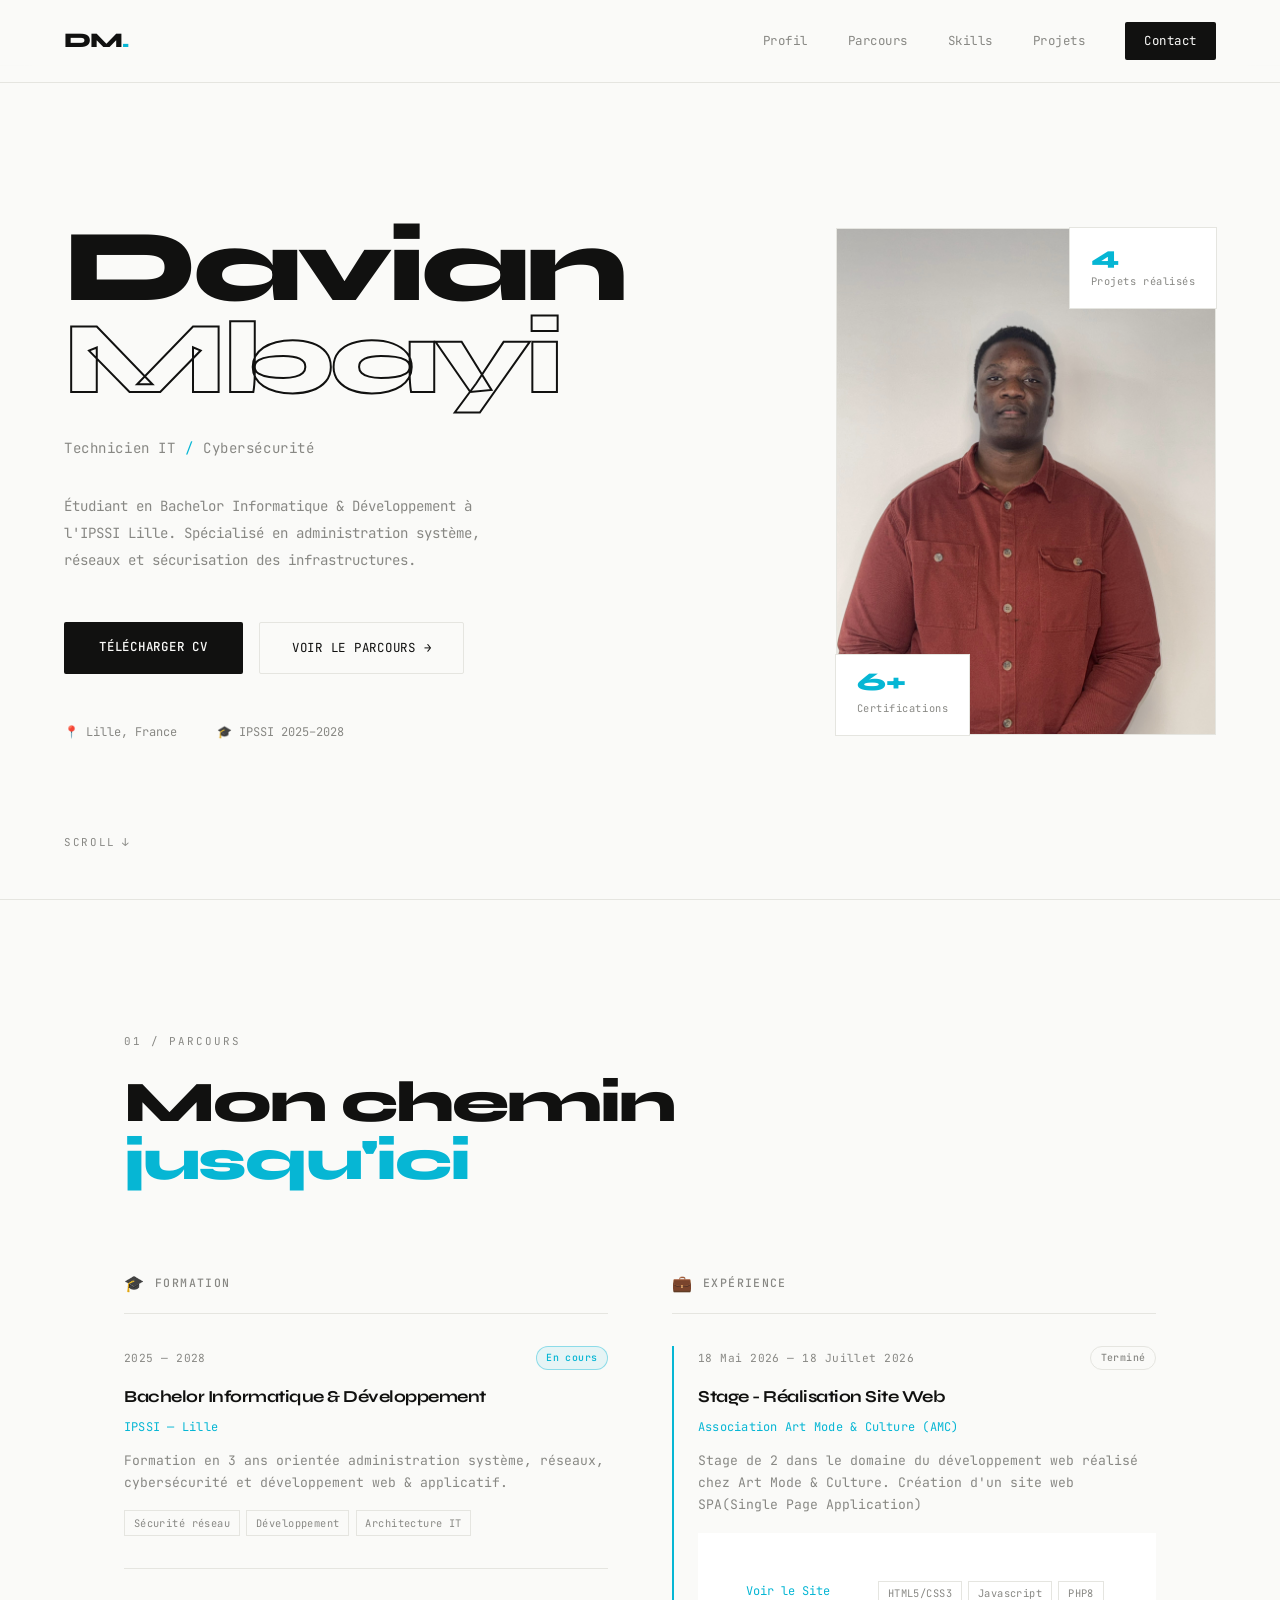
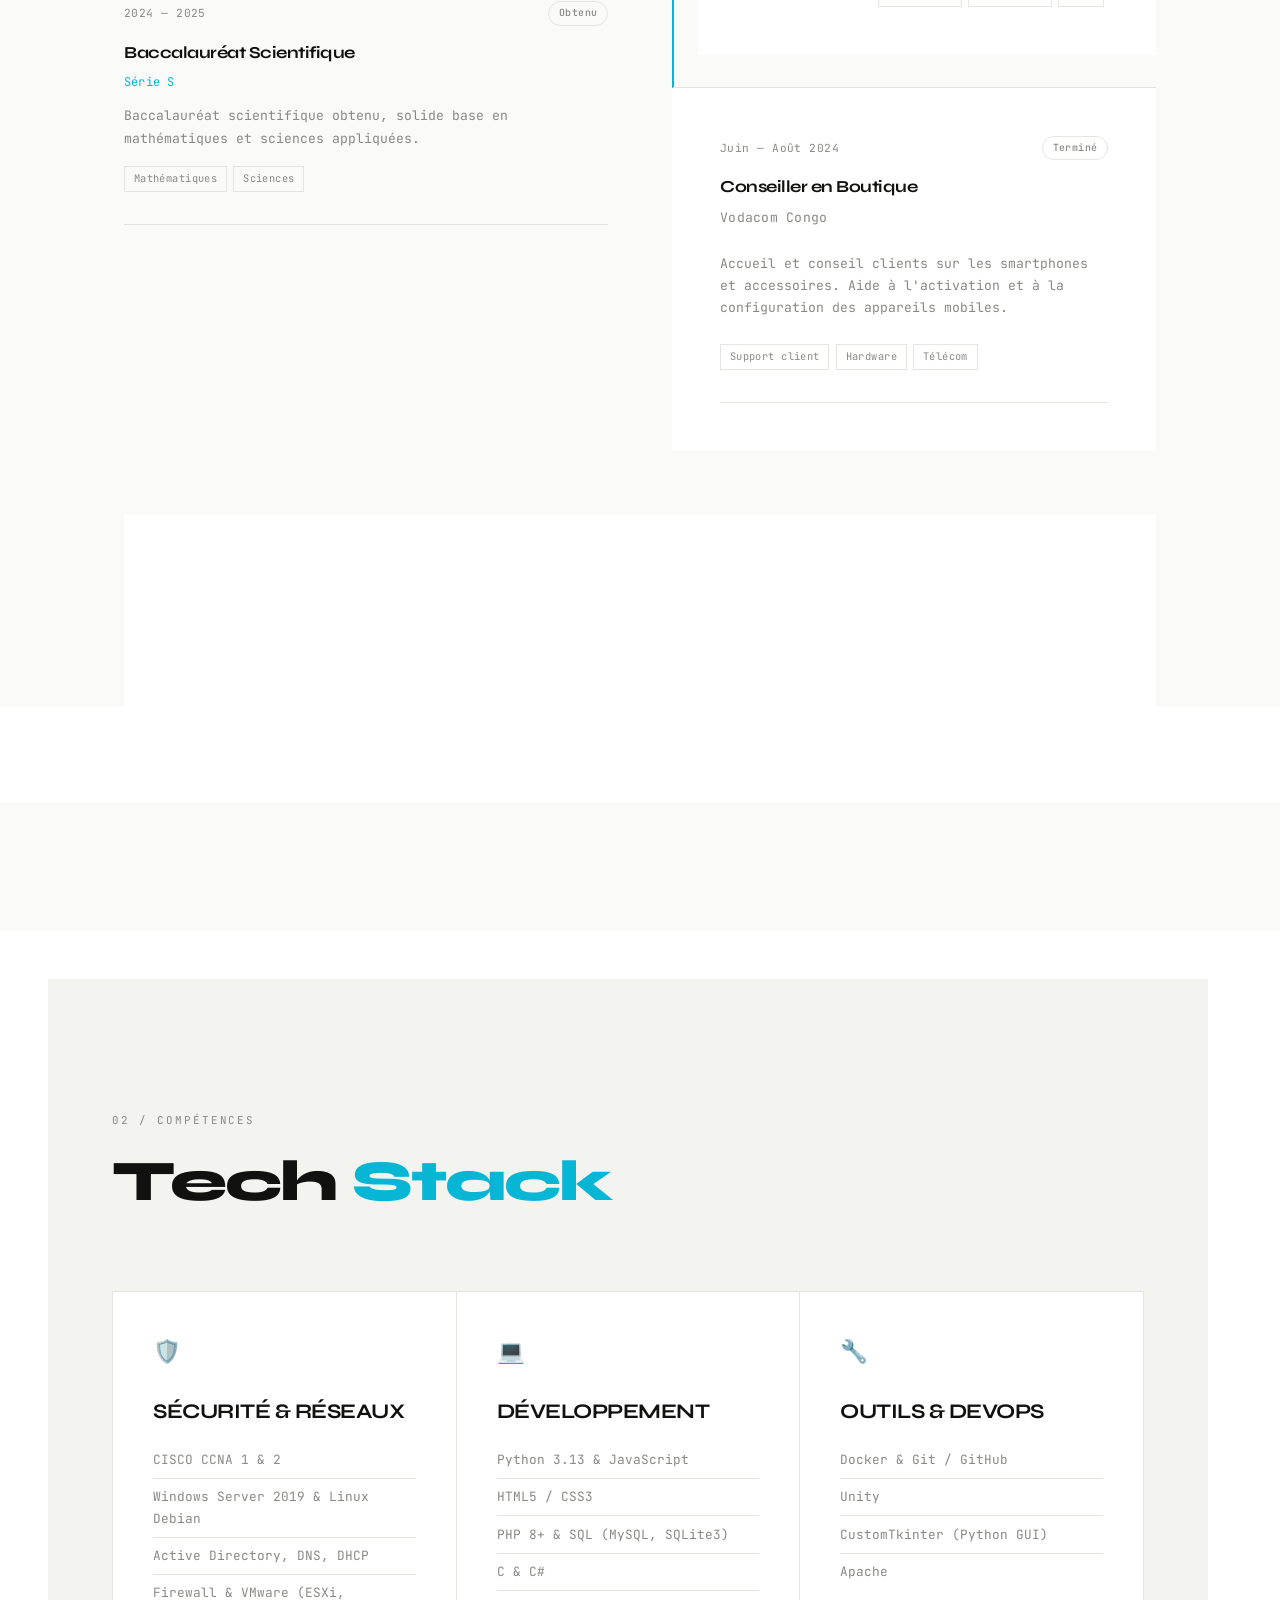
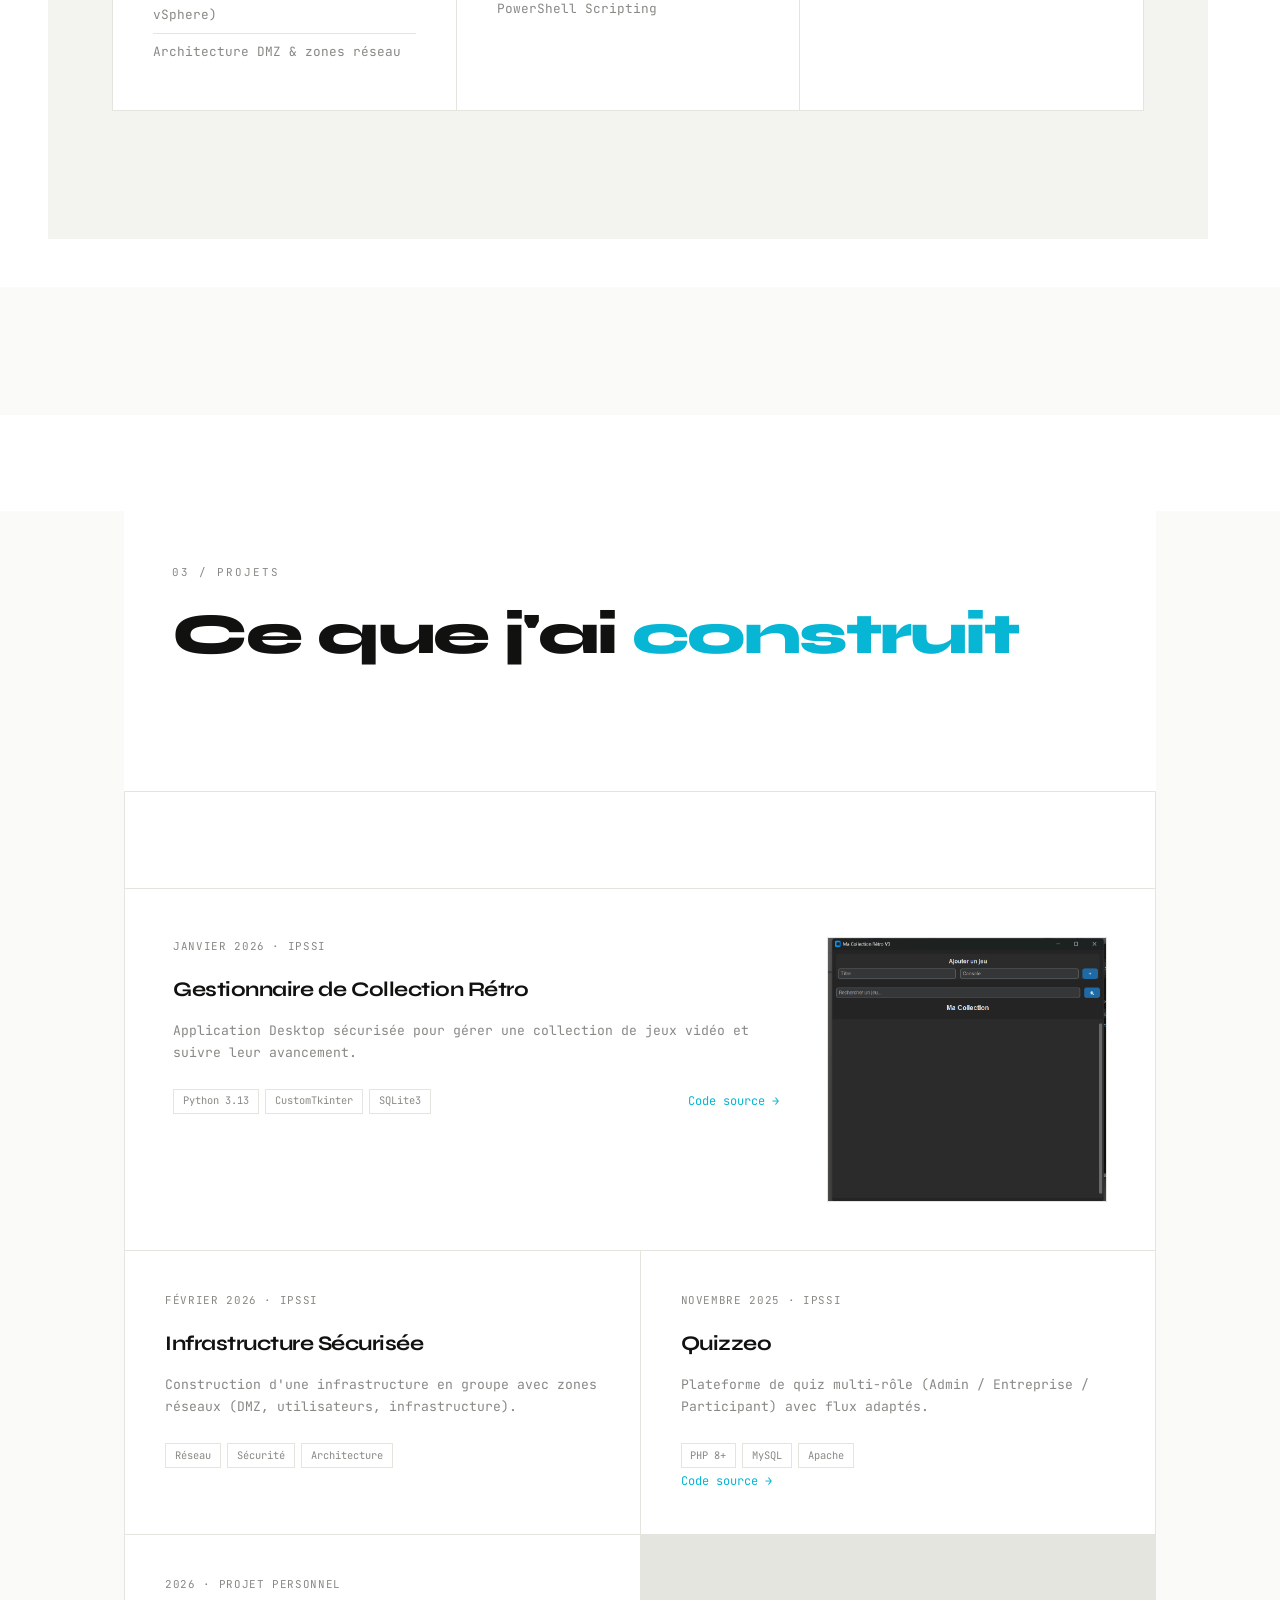
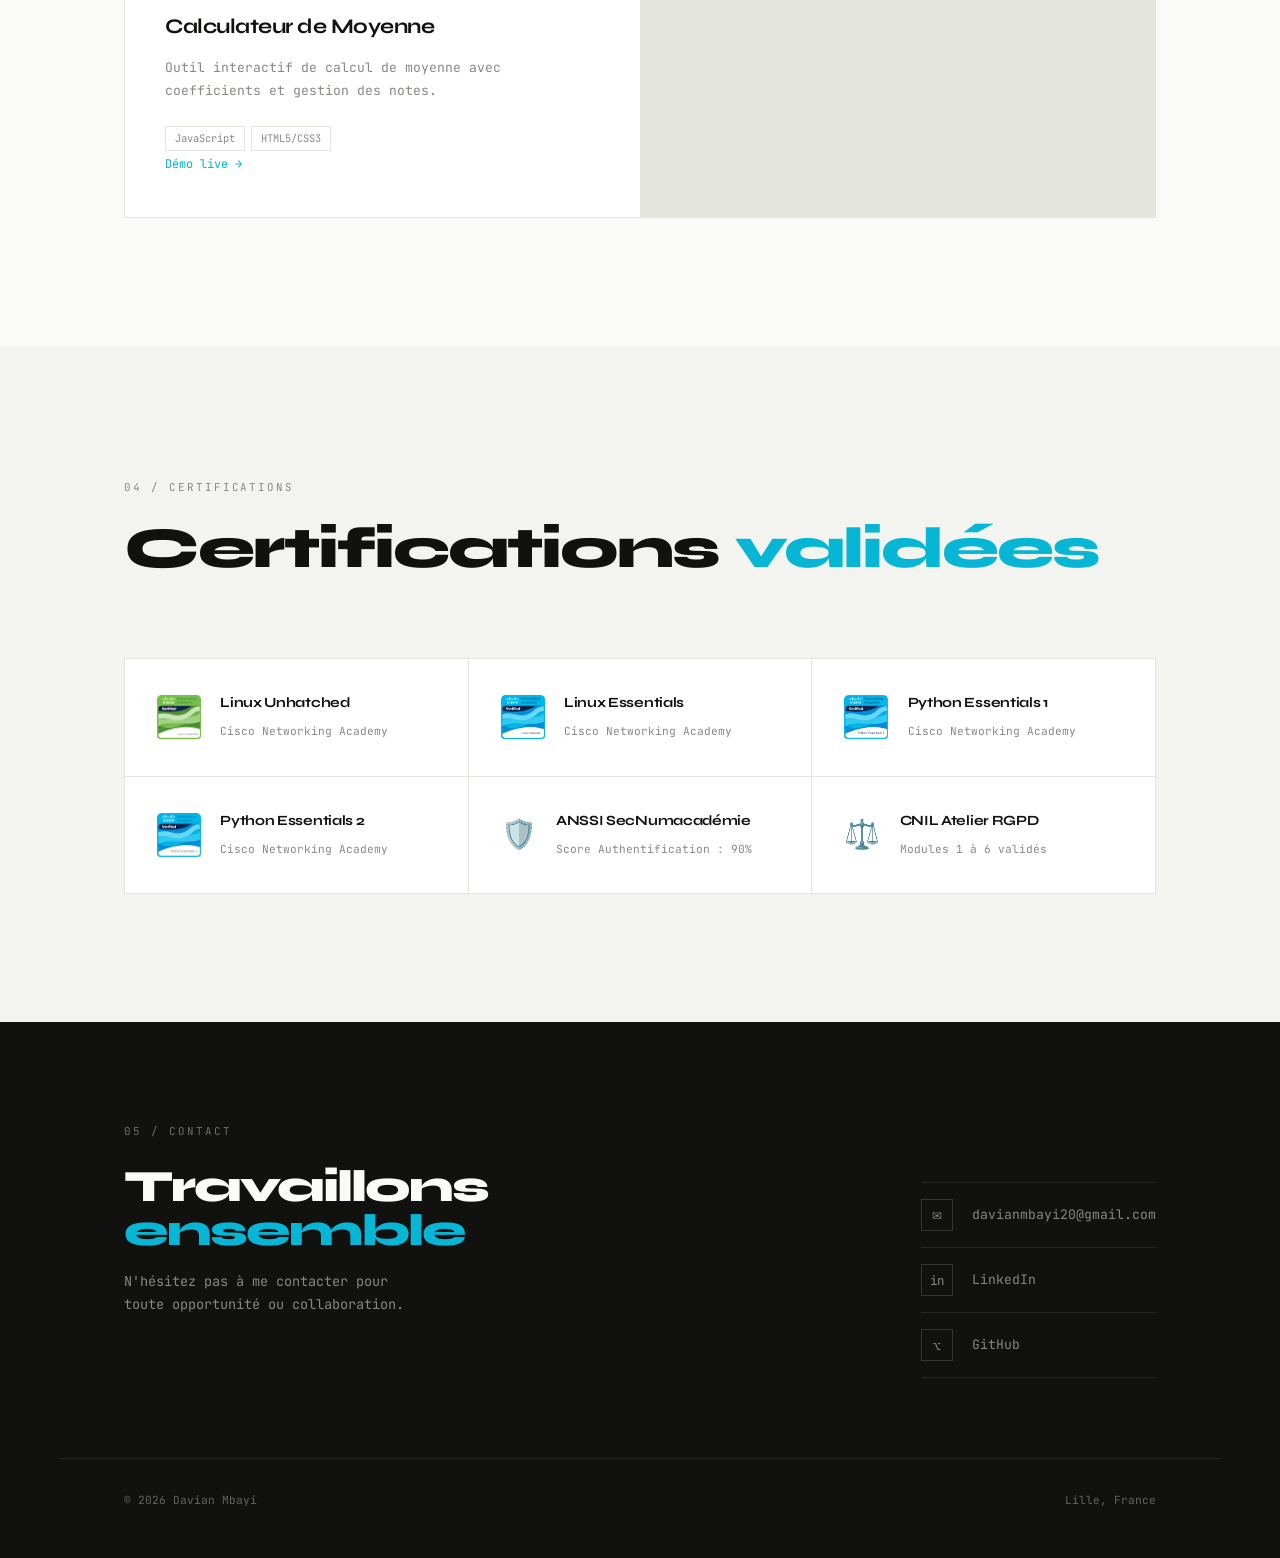
==== index.html @ 32557325 "Update hero section and add project link" ====
<!doctype html>
<html lang="fr">
<head>
  <meta charset="utf-8" />
  <meta name="viewport" content="width=device-width, initial-scale=1" />
  <title>Davian Mbayi — IT & Cybersécurité</title>
  <link rel="preconnect" href="https://fonts.googleapis.com">
  <link href="https://fonts.googleapis.com/css2?family=Syne:wght@400;600;700;800&family=JetBrains+Mono:wght@300;400;500&display=swap" rel="stylesheet">
  <link rel="stylesheet" href="style.css">
</head>
<body>

  <div class="noise"></div>

  <!-- NAV -->
  <nav class="nav">
    <span class="nav-logo">DM<span class="dot">.</span></span>
    <div class="nav-links">
      <a href="#about">Profil</a>
      <a href="#parcours">Parcours</a>
      <a href="#skills">Skills</a>
      <a href="#projets">Projets</a>
      <a href="#contact" class="nav-cta">Contact</a>
    </div>
    <button class="nav-burger" aria-label="Menu">
      <span></span><span></span>
    </button>
  </nav>

  <div class="nav-mobile">
    <a href="#about">Profil</a>
    <a href="#parcours">Parcours</a>
    <a href="#skills">Skills</a>
    <a href="#projets">Projets</a>
    <a href="#contact">Contact</a>
  </div>

  <!-- HERO -->
  <section class="hero" id="about">
    <div class="hero-grid">
      <div class="hero-left">
        <h1>Davian<br><span class="outline">Mbayi</span></h1>
        <p class="hero-role">Technicien IT<span class="sep">/</span>Cybersécurité</p>
        <p class="hero-desc">Étudiant en Bachelor Informatique & Développement à l'IPSSI Lille. Spécialisé en administration système, réseaux et sécurisation des infrastructures.</p>
        <div class="hero-actions">
          <a href="Mon CV/CV-Davian-Mbayi (1).pdf" class="btn">Télécharger CV</a>
          <a href="#parcours" class="btn-ghost">Voir le parcours →</a>
        </div>
        <div class="hero-meta">
          <span>📍 Lille, France</span>
          <span>🎓 IPSSI 2025–2028</span>
        </div>
      </div>
      <div class="hero-right">
        <div class="photo-wrap">
          <img src="image/tmp_2f2586fd-d0c3-43d9-8a4e-7d908abcc074.jpeg" alt="Davian Mbayi">
          <div class="photo-glow"></div>
        </div>
        <div class="stat-card stat-1">
          <span class="stat-num">6+</span>
          <span class="stat-label">Certifications</span>
        </div>
        <div class="stat-card stat-2">
          <span class="stat-num">4</span>
          <span class="stat-label">Projets réalisés</span>
        </div>
      </div>
    </div>
    <div class="scroll-hint">scroll <span>↓</span></div>
  </section>

  <!-- PARCOURS -->
  <section class="section" id="parcours">
    <div class="container">
      <div class="section-header">
        <span class="tag">01 / PARCOURS</span>
        <h2>Mon chemin<br><span class="accent">jusqu'ici</span></h2>
      </div>

      <div class="parcours-grid">

        <!-- FORMATION -->
        <div class="parcours-col">
          <h3 class="parcours-col-title"><span class="icon-wrap">🎓</span> Formation</h3>

          <div class="parcours-card">
            <div class="parcours-card-head">
              <span class="parcours-date">2025 — 2028</span>
              <span class="parcours-badge current">En cours</span>
            </div>
            <h4>Bachelor Informatique & Développement</h4>
            <p class="parcours-place">IPSSI — Lille</p>
            <p class="parcours-desc">Formation en 3 ans orientée administration système, réseaux, cybersécurité et développement web & applicatif.</p>
            <ul class="parcours-tags">
              <li>Sécurité réseau</li><li>Développement</li><li>Architecture IT</li>
            </ul>
          </div>

          <div class="parcours-card">
            <div class="parcours-card-head">
              <span class="parcours-date">2024 — 2025</span>
              <span class="parcours-badge done">Obtenu</span>
            </div>
            <h4>Baccalauréat Scientifique</h4>
            <p class="parcours-place">Série S</p>
            <p class="parcours-desc">Baccalauréat scientifique obtenu, solide base en mathématiques et sciences appliquées.</p>
            <ul class="parcours-tags">
              <li>Mathématiques</li><li>Sciences</li>
            </ul>
          </div>
        </div>

        <!-- EXPÉRIENCE -->
        <div class="parcours-col">
          <h3 class="parcours-col-title"><span class="icon-wrap">💼</span> Expérience</h3>

          <div class="parcours-card highlight">
            <div class="parcours-card-head">
              <span class="parcours-date">18 Mai 2026 — 18 Juillet 2026</span>
              <span class="parcours-badge done">Terminé</span>
            </div>
            <h4>Stage - Réalisation Site Web</h4>
            <p class="parcours-place">Association Art Mode & Culture (AMC)</p>
            <p class="parcours-desc">Stage de 2 dans le domaine du développement web réalisé chez Art Mode & Culture. Création d'un site web SPA(Single Page Application)</p>
            <a class="project-card big" href="https://www.artmodeetculture.com/" target="_blank">
            <span class="project-link">Voir le Site</span>
            <ul class="parcours-tags">
              <li>HTML5/CSS3</li><li>Javascript</li><li>PHP8</li>
            </ul>
          </div>

          <div class="parcours-card">
            <div class="parcours-card-head">
              <span class="parcours-date">Juin — Août 2024</span>
              <span class="parcours-badge done">Terminé</span>
            </div>
            <h4>Conseiller en Boutique</h4>
            <p class="parcours-place">Vodacom Congo</p>
            <p class="parcours-desc">Accueil et conseil clients sur les smartphones et accessoires. Aide à l'activation et à la configuration des appareils mobiles.</p>
            <ul class="parcours-tags">
              <li>Support client</li><li>Hardware</li><li>Télécom</li>
            </ul>
          </div>
        </div>

      </div>
    </div>
  </section>

  <!-- SKILLS -->
  <section class="section section-alt" id="skills">
    <div class="container">
      <div class="section-header">
        <span class="tag">02 / COMPÉTENCES</span>
        <h2>Tech <span class="accent">Stack</span></h2>
      </div>
      <div class="skills-grid">
        <div class="skill-block">
          <div class="skill-block-icon">🛡️</div>
          <h3>Sécurité & Réseaux</h3>
          <ul>
            <li>CISCO CCNA 1 & 2</li>
            <li>Windows Server 2019 & Linux Debian</li>
            <li>Active Directory, DNS, DHCP</li>
            <li>Firewall & VMware (ESXi, vSphere)</li>
            <li>Architecture DMZ & zones réseau</li>
          </ul>
        </div>
        <div class="skill-block">
          <div class="skill-block-icon">💻</div>
          <h3>Développement</h3>
          <ul>
            <li>Python 3.13 & JavaScript</li>
            <li>HTML5 / CSS3</li>
            <li>PHP 8+ & SQL (MySQL, SQLite3)</li>
            <li>C & C#</li>
            <li>PowerShell Scripting</li>
          </ul>
        </div>
        <div class="skill-block">
          <div class="skill-block-icon">🔧</div>
          <h3>Outils & DevOps</h3>
          <ul>
            <li>Docker & Git / GitHub</li>
            <li>Unity</li>
            <li>CustomTkinter (Python GUI)</li>
            <li>Apache</li>
          </ul>
        </div>
      </div>
    </div>
  </section>

  <!-- PROJETS -->
  <section class="section" id="projets">
    <div class="container">
      <div class="section-header">
        <span class="tag">03 / PROJETS</span>
        <h2>Ce que j'ai <span class="accent">construit</span></h2>
      </div>
      <div class="projects-grid">

        <a class="project-card big" href="https://github.com/Davian-Mbayi/Gestionnaire-Collection.git" target="_blank">
          <div class="project-card-inner">
            <span class="project-date">Janvier 2026 · IPSSI</span>
            <h3>Gestionnaire de Collection Rétro</h3>
            <p>Application Desktop sécurisée pour gérer une collection de jeux vidéo et suivre leur avancement.</p>
            <div class="project-footer">
              <ul class="project-tags"><li>Python 3.13</li><li>CustomTkinter</li><li>SQLite3</li></ul>
              <span class="project-link">Code source →</span>
            </div>
          </div>
          <div class="project-img">
            <img src="image/gestionnaire-jeux.png" alt="Gestionnaire de Collection">
          </div>
        </a>

        <div class="project-card">
          <span class="project-date">Février 2026 · IPSSI</span>
          <h3>Infrastructure Sécurisée</h3>
          <p>Construction d'une infrastructure en groupe avec zones réseaux (DMZ, utilisateurs, infrastructure).</p>
          <ul class="project-tags"><li>Réseau</li><li>Sécurité</li><li>Architecture</li></ul>
        </div>

        <a class="project-card" href="https://github.com/ImadAtouani/Quizzeo" target="_blank">
          <span class="project-date">Novembre 2025 · IPSSI</span>
          <h3>Quizzeo</h3>
          <p>Plateforme de quiz multi-rôle (Admin / Entreprise / Participant) avec flux adaptés.</p>
          <ul class="project-tags"><li>PHP 8+</li><li>MySQL</li><li>Apache</li></ul>
          <span class="project-link">Code source →</span>
        </a>

        <a class="project-card" href="Projet/Moyenne.html" target="_blank">
          <span class="project-date">2026 · Projet personnel</span>
          <h3>Calculateur de Moyenne</h3>
          <p>Outil interactif de calcul de moyenne avec coefficients et gestion des notes.</p>
          <ul class="project-tags"><li>JavaScript</li><li>HTML5/CSS3</li></ul>
          <span class="project-link">Démo live →</span>
        </a>

      </div>
    </div>
  </section>

  <!-- CERTIFICATIONS -->
  <section class="section section-alt" id="certifs">
    <div class="container">
      <div class="section-header">
        <span class="tag">04 / CERTIFICATIONS</span>
        <h2>Certifications <span class="accent">validées</span></h2>
      </div>
      <div class="certs-grid">
        <div class="cert-card">
          <img src="certifications/Linux/linux-unhatched.png" alt="Linux Unhatched">
          <div>
            <h4>Linux Unhatched</h4>
            <span>Cisco Networking Academy</span>
          </div>
        </div>
        <div class="cert-card">
          <img src="certifications/Linux/linux-essentials.png" alt="Linux Essentials">
          <div>
            <h4>Linux Essentials</h4>
            <span>Cisco Networking Academy</span>
          </div>
        </div>
        <div class="cert-card">
          <img src="certifications/Linux/python-essentials-1.1.png" alt="Python Essentials 1">
          <div>
            <h4>Python Essentials 1</h4>
            <span>Cisco Networking Academy</span>
          </div>
        </div>
        <div class="cert-card">
          <img src="certifications/Linux/python-essentials-2.png" alt="Python Essentials 2">
          <div>
            <h4>Python Essentials 2</h4>
            <span>Cisco Networking Academy</span>
          </div>
        </div>
        <div class="cert-card cert-text">
          <div class="cert-icon-big">🛡️</div>
          <div>
            <h4>ANSSI SecNumacadémie</h4>
            <span>Score Authentification : 90%</span>
          </div>
        </div>
        <div class="cert-card cert-text">
          <div class="cert-icon-big">⚖️</div>
          <div>
            <h4>CNIL Atelier RGPD</h4>
            <span>Modules 1 à 6 validés</span>
          </div>
        </div>
      </div>
    </div>
  </section>

  <!-- CONTACT -->
  <footer id="contact">
    <div class="container footer-inner">
      <div class="footer-left">
        <span class="tag">05 / CONTACT</span>
        <h2>Travaillons<br><span class="accent">ensemble</span></h2>
        <p>N'hésitez pas à me contacter pour toute opportunité ou collaboration.</p>
      </div>
      <div class="footer-links">
        <a href="mailto:davianmbayi20@gmail.com" class="contact-link">
          <span class="contact-icon">✉</span>
          <span>davianmbayi20@gmail.com</span>
        </a>
        <a href="https://www.linkedin.com/in/davian-mbayi-647b92385/" target="_blank" class="contact-link">
          <span class="contact-icon">in</span>
          <span>LinkedIn</span>
        </a>
        <a href="https://github.com/Davian-Mbayi" target="_blank" class="contact-link">
          <span class="contact-icon">⌥</span>
          <span>GitHub</span>
        </a>
      </div>
    </div>
    <div class="footer-bottom">
      <span>© 2026 Davian Mbayi</span>
      <span>Lille, France</span>
    </div>
  </footer>

  <script>
    // Burger menu
    const burger = document.querySelector('.nav-burger');
    const mobileNav = document.querySelector('.nav-mobile');
    burger.addEventListener('click', () => {
      mobileNav.classList.toggle('open');
      burger.classList.toggle('active');
    });
    mobileNav.querySelectorAll('a').forEach(a => {
      a.addEventListener('click', () => {
        mobileNav.classList.remove('open');
        burger.classList.remove('active');
      });
    });

    // Scroll reveal
    const observer = new IntersectionObserver((entries) => {
      entries.forEach(e => {
        if (e.isIntersecting) {
          e.target.classList.add('visible');
          observer.unobserve(e.target);
        }
      });
    }, { threshold: 0.1 });

    document.querySelectorAll('.parcours-card, .skill-block, .project-card, .cert-card').forEach(el => {
      el.classList.add('reveal');
      observer.observe(el);
    });
  </script>
</body>
</html>
---- style.css ----
/* =============================================
   VARIABLES & RESET
   ============================================= */
:root {
  --accent: #06b6d4;
  --accent-glow: rgba(6, 182, 212, 0.2);
  --accent-dim: rgba(6, 182, 212, 0.08);
  --bg: #fafaf8;
  --bg-alt: #f3f3ef;
  --surface: #ffffff;
  --surface-hover: #f7f7f4;
  --border: #e5e5e0;
  --border-accent: rgba(6, 182, 212, 0.4);
  --text: #111110;
  --muted: #888884;
  --font-display: 'Syne', sans-serif;
  --font-mono: 'JetBrains Mono', monospace;
}

*, *::before, *::after { box-sizing: border-box; margin: 0; padding: 0; }
html { scroll-behavior: smooth; }

body {
  background: var(--bg);
  color: var(--text);
  font-family: var(--font-mono);
  font-size: 15px;
  line-height: 1.7;
  overflow-x: hidden;
}

/* =============================================
   NAV
   ============================================= */
.nav {
  position: fixed; top: 0; width: 100%; z-index: 1000;
  display: flex; align-items: center; justify-content: space-between;
  padding: 1.4rem 4rem;
  background: rgba(250, 250, 248, 0.9);
  backdrop-filter: blur(16px);
  border-bottom: 1px solid var(--border);
}

.nav-logo {
  font-family: var(--font-display);
  font-weight: 800; font-size: 1.3rem; color: var(--text);
  letter-spacing: -1px;
}
.nav-logo .dot { color: var(--accent); }

.nav-links { display: flex; gap: 2.5rem; align-items: center; }
.nav-links a {
  color: var(--muted); text-decoration: none;
  font-size: 0.78rem; letter-spacing: 0.04em;
  transition: color 0.2s;
}
.nav-links a:hover { color: var(--text); }
.nav-cta {
  background: var(--text); color: var(--bg) !important;
  padding: 0.5rem 1.2rem; border-radius: 2px;
  font-size: 0.78rem !important;
  transition: background 0.2s !important;
}
.nav-cta:hover { background: var(--accent) !important; color: #fff !important; }

.nav-burger {
  display: none; flex-direction: column; gap: 5px;
  background: none; border: none; cursor: pointer; padding: 4px;
}
.nav-burger span {
  display: block; width: 22px; height: 1.5px;
  background: var(--text); border-radius: 2px; transition: 0.3s;
}
.nav-burger.active span:first-child { transform: rotate(45deg) translate(5px, 4px); }
.nav-burger.active span:last-child { transform: rotate(-45deg) translate(5px, -4px); }

.nav-mobile {
  position: fixed; top: 65px; left: 0; right: 0; z-index: 999;
  background: var(--surface); border-bottom: 1px solid var(--border);
  display: flex; flex-direction: column;
  max-height: 0; overflow: hidden; transition: max-height 0.3s;
}
.nav-mobile.open { max-height: 400px; }
.nav-mobile a {
  padding: 1rem 2rem; color: var(--muted); text-decoration: none;
  font-size: 0.85rem; border-bottom: 1px solid var(--border);
  transition: color 0.2s;
}
.nav-mobile a:hover { color: var(--text); }

/* =============================================
   LAYOUT UTILS
   ============================================= */
.container { max-width: 1160px; margin: 0 auto; padding: 0 4rem; }
.section { padding: 8rem 0; position: relative; }
.section-alt { background: var(--bg-alt); }

.section-header { margin-bottom: 5rem; }
.tag {
  display: inline-block; font-size: 0.68rem; letter-spacing: 0.18em;
  color: var(--muted); margin-bottom: 1.5rem; text-transform: uppercase;
}
.section-header h2 {
  font-family: var(--font-display);
  font-size: clamp(2.4rem, 4.5vw, 3.8rem);
  font-weight: 800; line-height: 1.0; color: var(--text);
  letter-spacing: -2px;
}
.accent { color: var(--accent); }

/* =============================================
   HERO
   ============================================= */
.hero {
  min-height: 100vh; display: flex; align-items: center;
  padding: 8rem 4rem 4rem;
  border-bottom: 1px solid var(--border);
  position: relative;
}

.hero-grid {
  max-width: 1160px; margin: 0 auto;
  display: grid; grid-template-columns: 1fr 380px;
  gap: 6rem; align-items: center; width: 100%;
}

.hero-eyebrow {
  font-size: 0.72rem; color: var(--muted);
  letter-spacing: 0.12em; margin-bottom: 2rem;
  display: flex; align-items: center; gap: 0.6rem;
  text-transform: uppercase;
}
.blink { color: var(--accent); animation: blink 1s step-end infinite; }
@keyframes blink { 50% { opacity: 0; } }

h1 {
  font-family: var(--font-display);
  font-size: clamp(4rem, 8vw, 7.5rem);
  font-weight: 800; line-height: 0.9;
  letter-spacing: -4px; margin-bottom: 2rem;
  color: var(--text);
}
.outline {
  -webkit-text-stroke: 2px var(--text);
  color: transparent;
}

.hero-role {
  font-family: var(--font-mono);
  font-size: 0.88rem; color: var(--muted);
  letter-spacing: 0.04em; margin-bottom: 2rem;
  display: flex; align-items: center; gap: 0.6rem;
}
.sep { color: var(--accent); }

.hero-desc {
  color: var(--muted); max-width: 460px;
  margin-bottom: 3rem; font-size: 0.88rem; line-height: 1.9;
}

.hero-actions { display: flex; gap: 1rem; flex-wrap: wrap; margin-bottom: 3rem; }

.btn {
  background: var(--text); color: var(--bg);
  padding: 0.9rem 2.2rem; border-radius: 2px;
  text-decoration: none; font-size: 0.78rem;
  font-weight: 500; letter-spacing: 0.06em;
  transition: background 0.2s;
  display: inline-block; text-transform: uppercase;
}
.btn:hover { background: var(--accent); }

.btn-ghost {
  color: var(--text); border: 1px solid var(--border);
  padding: 0.9rem 2rem; border-radius: 2px;
  text-decoration: none; font-size: 0.78rem;
  transition: border-color 0.2s, color 0.2s;
  display: inline-block; text-transform: uppercase;
  letter-spacing: 0.06em;
}
.btn-ghost:hover { border-color: var(--accent); color: var(--accent); }

.hero-meta { display: flex; gap: 2.5rem; font-size: 0.75rem; color: var(--muted); }

/* Hero photo */
.hero-right { position: relative; }

.photo-wrap {
  width: 100%; aspect-ratio: 3/4;
  position: relative; overflow: hidden;
  border: 1px solid var(--border);
}
.photo-wrap img {
  width: 100%; height: 100%;
  object-fit: cover; object-position: top;
  filter: grayscale(15%);
  transition: filter 0.4s;
}
.photo-wrap:hover img { filter: grayscale(0%); }
.photo-glow { display: none; }

.stat-card {
  position: absolute;
  background: var(--surface);
  border: 1px solid var(--border);
  padding: 0.9rem 1.3rem;
}
.stat-1 { bottom: -1px; left: -1px; border-right: 1px solid var(--border); }
.stat-2 { top: -1px; right: -1px; }
.stat-num {
  display: block; font-family: var(--font-display);
  font-size: 1.6rem; font-weight: 800; color: var(--accent);
  line-height: 1;
}
.stat-label { font-size: 0.65rem; color: var(--muted); letter-spacing: 0.05em; }

.scroll-hint {
  position: absolute; bottom: 3rem; left: 4rem;
  font-size: 0.68rem; color: var(--muted);
  letter-spacing: 0.15em; display: flex; align-items: center; gap: 0.4rem;
  text-transform: uppercase;
}
.scroll-hint span { animation: bounce 1.5s ease-in-out infinite; }
@keyframes bounce { 0%,100% { transform: translateY(0); } 50% { transform: translateY(4px); } }

/* =============================================
   PARCOURS
   ============================================= */
.parcours-grid {
  display: grid; grid-template-columns: 1fr 1fr; gap: 4rem;
}

.parcours-col-title {
  font-family: var(--font-mono);
  font-size: 0.72rem; font-weight: 500;
  color: var(--muted); letter-spacing: 0.12em;
  text-transform: uppercase;
  margin-bottom: 2rem; padding-bottom: 1rem;
  border-bottom: 1px solid var(--border);
  display: flex; align-items: center; gap: 0.6rem;
}
.icon-wrap { font-size: 1rem; }

.parcours-card {
  padding: 2rem 0;
  border-bottom: 1px solid var(--border);
  transition: padding-left 0.25s;
}
.parcours-card:first-of-type { padding-top: 0; }
.parcours-card:hover { padding-left: 0.5rem; }
.parcours-card.highlight { border-left: 2px solid var(--accent); padding-left: 1.5rem; }
.parcours-card.highlight:hover { padding-left: 2rem; }

.parcours-card-head {
  display: flex; align-items: center; justify-content: space-between;
  margin-bottom: 0.8rem;
}
.parcours-date { font-size: 0.7rem; color: var(--muted); letter-spacing: 0.04em; }
.parcours-badge {
  font-size: 0.62rem; padding: 0.18rem 0.6rem;
  border-radius: 20px; font-weight: 500; letter-spacing: 0.04em;
}
.parcours-badge.current {
  background: var(--accent-dim);
  color: var(--accent);
  border: 1px solid var(--border-accent);
}
.parcours-badge.done {
  background: transparent;
  color: var(--muted);
  border: 1px solid var(--border);
}

.parcours-card h4 {
  font-family: var(--font-display);
  font-size: 1.05rem; font-weight: 700;
  color: var(--text); margin-bottom: 0.3rem;
  letter-spacing: -0.5px;
}
.parcours-place { font-size: 0.75rem; color: var(--accent); margin-bottom: 0.8rem; letter-spacing: 0.02em; }
.parcours-desc { font-size: 0.82rem; color: var(--muted); margin-bottom: 1rem; line-height: 1.7; }
.parcours-tags {
  list-style: none; display: flex; flex-wrap: wrap; gap: 0.4rem;
}
.parcours-tags li {
  font-size: 0.65rem; padding: 0.2rem 0.55rem;
  border: 1px solid var(--border); color: var(--muted);
  letter-spacing: 0.04em;
}

/* =============================================
   SKILLS
   ============================================= */
.skills-grid {
  display: grid; grid-template-columns: repeat(3, 1fr); gap: 1px;
  border: 1px solid var(--border); background: var(--border);
}
.skill-block {
  background: var(--surface); padding: 2.5rem;
  transition: background 0.2s;
}
.skill-block:hover { background: var(--surface-hover); }
.skill-block-icon { font-size: 1.4rem; margin-bottom: 1.5rem; }
.skill-block h3 {
  font-family: var(--font-display);
  font-size: 0.9rem; font-weight: 700;
  color: var(--text); margin-bottom: 1.5rem;
  letter-spacing: 0.02em; text-transform: uppercase;
}
.skill-block ul { list-style: none; }
.skill-block li {
  font-size: 0.8rem; color: var(--muted);
  padding: 0.45rem 0; border-bottom: 1px solid var(--border);
  transition: color 0.2s; cursor: default;
}
.skill-block li:last-child { border-bottom: none; }
.skill-block li:hover { color: var(--text); }

/* =============================================
   PROJECTS
   ============================================= */
.projects-grid {
  display: grid; grid-template-columns: 1fr 1fr; gap: 1px;
  background: var(--border); border: 1px solid var(--border);
}

.project-card {
  background: var(--surface); padding: 2.5rem;
  text-decoration: none; color: var(--text);
  transition: background 0.2s;
  display: block;
}
.project-card:hover { background: var(--surface-hover); }

.project-card.big {
  grid-column: span 2;
  display: flex; gap: 3rem; align-items: flex-start; padding: 3rem;
}
.project-card-inner { flex: 1; }
.project-img {
  width: 280px; flex-shrink: 0; overflow: hidden;
  border: 1px solid var(--border);
}
.project-img img { width: 100%; display: block; transition: transform 0.4s; }
.project-card.big:hover .project-img img { transform: scale(1.03); }

.project-date {
  font-size: 0.68rem; color: var(--muted); display: block;
  margin-bottom: 1rem; letter-spacing: 0.06em; text-transform: uppercase;
}
.project-card h3 {
  font-family: var(--font-display);
  font-size: 1.3rem; font-weight: 700; letter-spacing: -0.5px;
  margin-bottom: 0.8rem;
}
.project-card p { font-size: 0.82rem; color: var(--muted); margin-bottom: 1.5rem; line-height: 1.7; }

.project-footer { display: flex; align-items: center; justify-content: space-between; gap: 1rem; }
.project-tags {
  list-style: none; display: flex; flex-wrap: wrap; gap: 0.4rem;
}
.project-tags li {
  font-size: 0.65rem; padding: 0.18rem 0.55rem;
  border: 1px solid var(--border); color: var(--muted);
}
.project-link { font-size: 0.75rem; color: var(--accent); white-space: nowrap; flex-shrink: 0; }

/* =============================================
   CERTIFICATIONS
   ============================================= */
.certs-grid {
  display: grid; grid-template-columns: repeat(3, 1fr); gap: 1px;
  background: var(--border); border: 1px solid var(--border);
}
.cert-card {
  background: var(--surface); padding: 2rem;
  display: flex; align-items: center; gap: 1.2rem;
  transition: background 0.2s;
}
.cert-card:hover { background: var(--surface-hover); }
.cert-card img { width: 44px; height: 44px; object-fit: contain; flex-shrink: 0; }
.cert-card h4 {
  font-family: var(--font-display); font-size: 0.88rem;
  font-weight: 700; margin-bottom: 0.2rem; letter-spacing: -0.3px;
}
.cert-card span { font-size: 0.7rem; color: var(--muted); }
.cert-icon-big { font-size: 1.8rem; flex-shrink: 0; }

/* =============================================
   FOOTER / CONTACT
   ============================================= */
footer {
  background: var(--text);
  color: var(--bg);
  padding: 6rem 0 3rem;
}
.footer-inner {
  display: flex; justify-content: space-between; align-items: flex-start;
  gap: 4rem; margin-bottom: 5rem;
}
.footer-left .tag { color: rgba(250,250,248,0.4); }
.footer-left p { color: rgba(250,250,248,0.5); font-size: 0.85rem; max-width: 300px; margin-top: 1rem; }
.footer-left h2 {
  font-family: var(--font-display);
  font-size: clamp(2.2rem, 3.5vw, 3rem);
  font-weight: 800; line-height: 1.0; letter-spacing: -2px;
  color: var(--bg);
}
.footer-left .accent { color: var(--accent); }

.footer-links { display: flex; flex-direction: column; gap: 0; padding-top: 4rem; }
.contact-link {
  display: flex; align-items: center; gap: 1.2rem;
  color: rgba(250,250,248,0.5); text-decoration: none; font-size: 0.82rem;
  padding: 1rem 0; border-bottom: 1px solid rgba(255,255,255,0.08);
  transition: color 0.2s;
}
.contact-link:first-child { border-top: 1px solid rgba(255,255,255,0.08); }
.contact-link:hover { color: var(--accent); }
.contact-icon {
  width: 32px; height: 32px; display: grid; place-items: center;
  border: 1px solid rgba(255,255,255,0.15); font-size: 0.78rem;
  transition: border-color 0.2s; flex-shrink: 0;
}
.contact-link:hover .contact-icon { border-color: var(--accent); }

.footer-bottom {
  border-top: 1px solid rgba(255,255,255,0.08);
  padding: 2rem 4rem 0;
  display: flex; justify-content: space-between;
  font-size: 0.7rem; color: rgba(250,250,248,0.35);
  max-width: 1160px; margin: 0 auto;
}

/* =============================================
   REVEAL ANIMATION
   ============================================= */
.reveal {
  opacity: 0; transform: translateY(16px);
  transition: opacity 0.5s ease, transform 0.5s ease;
}
.reveal.visible { opacity: 1; transform: none; }

/* =============================================
   RESPONSIVE
   ============================================= */
@media (max-width: 1024px) {
  .container { padding: 0 2.5rem; }
  .hero { padding: 7rem 2.5rem 4rem; }
  .hero-grid { grid-template-columns: 1fr; gap: 3rem; }
  .hero-right { display: none; }
  .skills-grid { grid-template-columns: 1fr 1fr; }
  .certs-grid { grid-template-columns: 1fr 1fr; }
}

@media (max-width: 768px) {
  .nav { padding: 1.2rem 1.5rem; }
  .nav-links { display: none; }
  .nav-burger { display: flex; }
  .hero { padding: 5rem 1.5rem 3rem; }
  .section { padding: 5rem 0; }
  .container { padding: 0 1.5rem; }
  .scroll-hint { left: 1.5rem; }
  .parcours-grid { grid-template-columns: 1fr; gap: 2rem; }
  .projects-grid { grid-template-columns: 1fr; }
  .project-card.big { flex-direction: column; grid-column: span 1; }
  .project-img { width: 100%; }
  .skills-grid { grid-template-columns: 1fr; }
  .certs-grid { grid-template-columns: 1fr; }
  .footer-inner { flex-direction: column; gap: 2rem; }
  .footer-links { padding-top: 0; }
  .footer-bottom { padding: 2rem 1.5rem 0; }
}
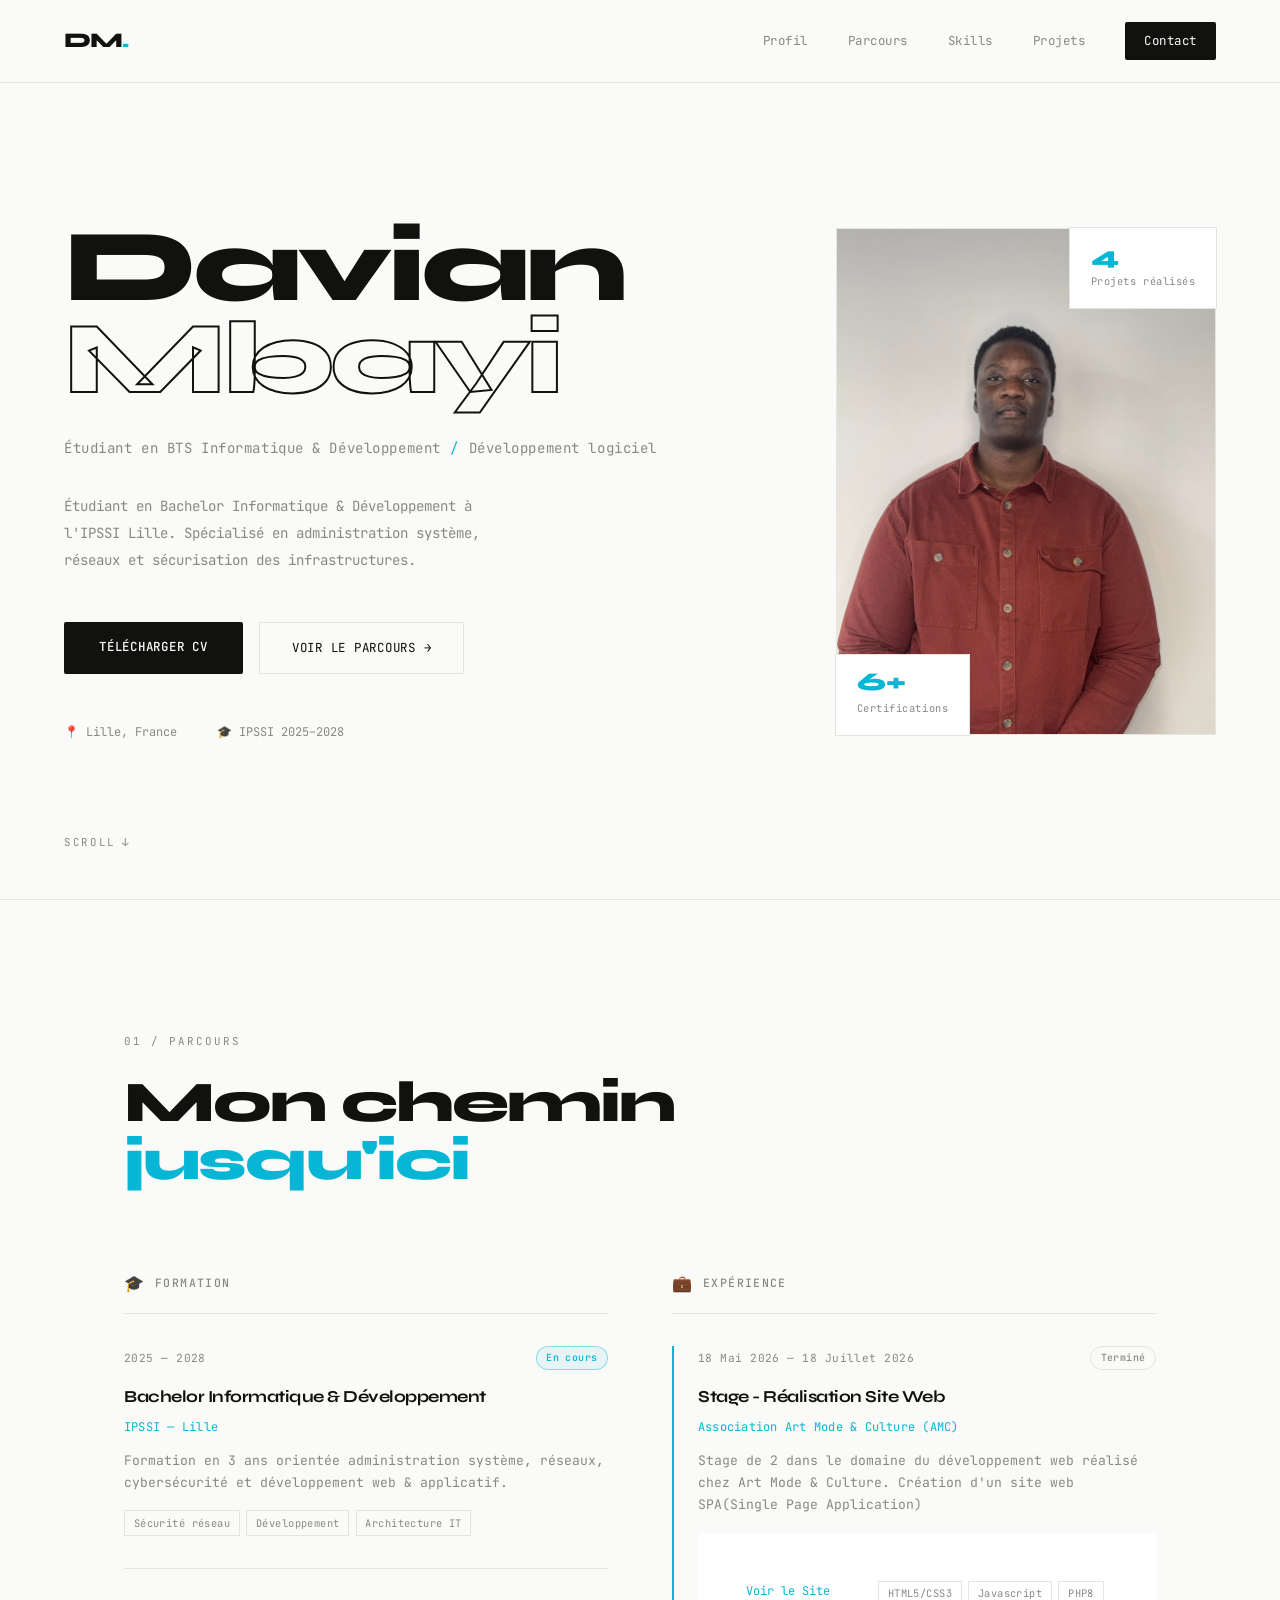
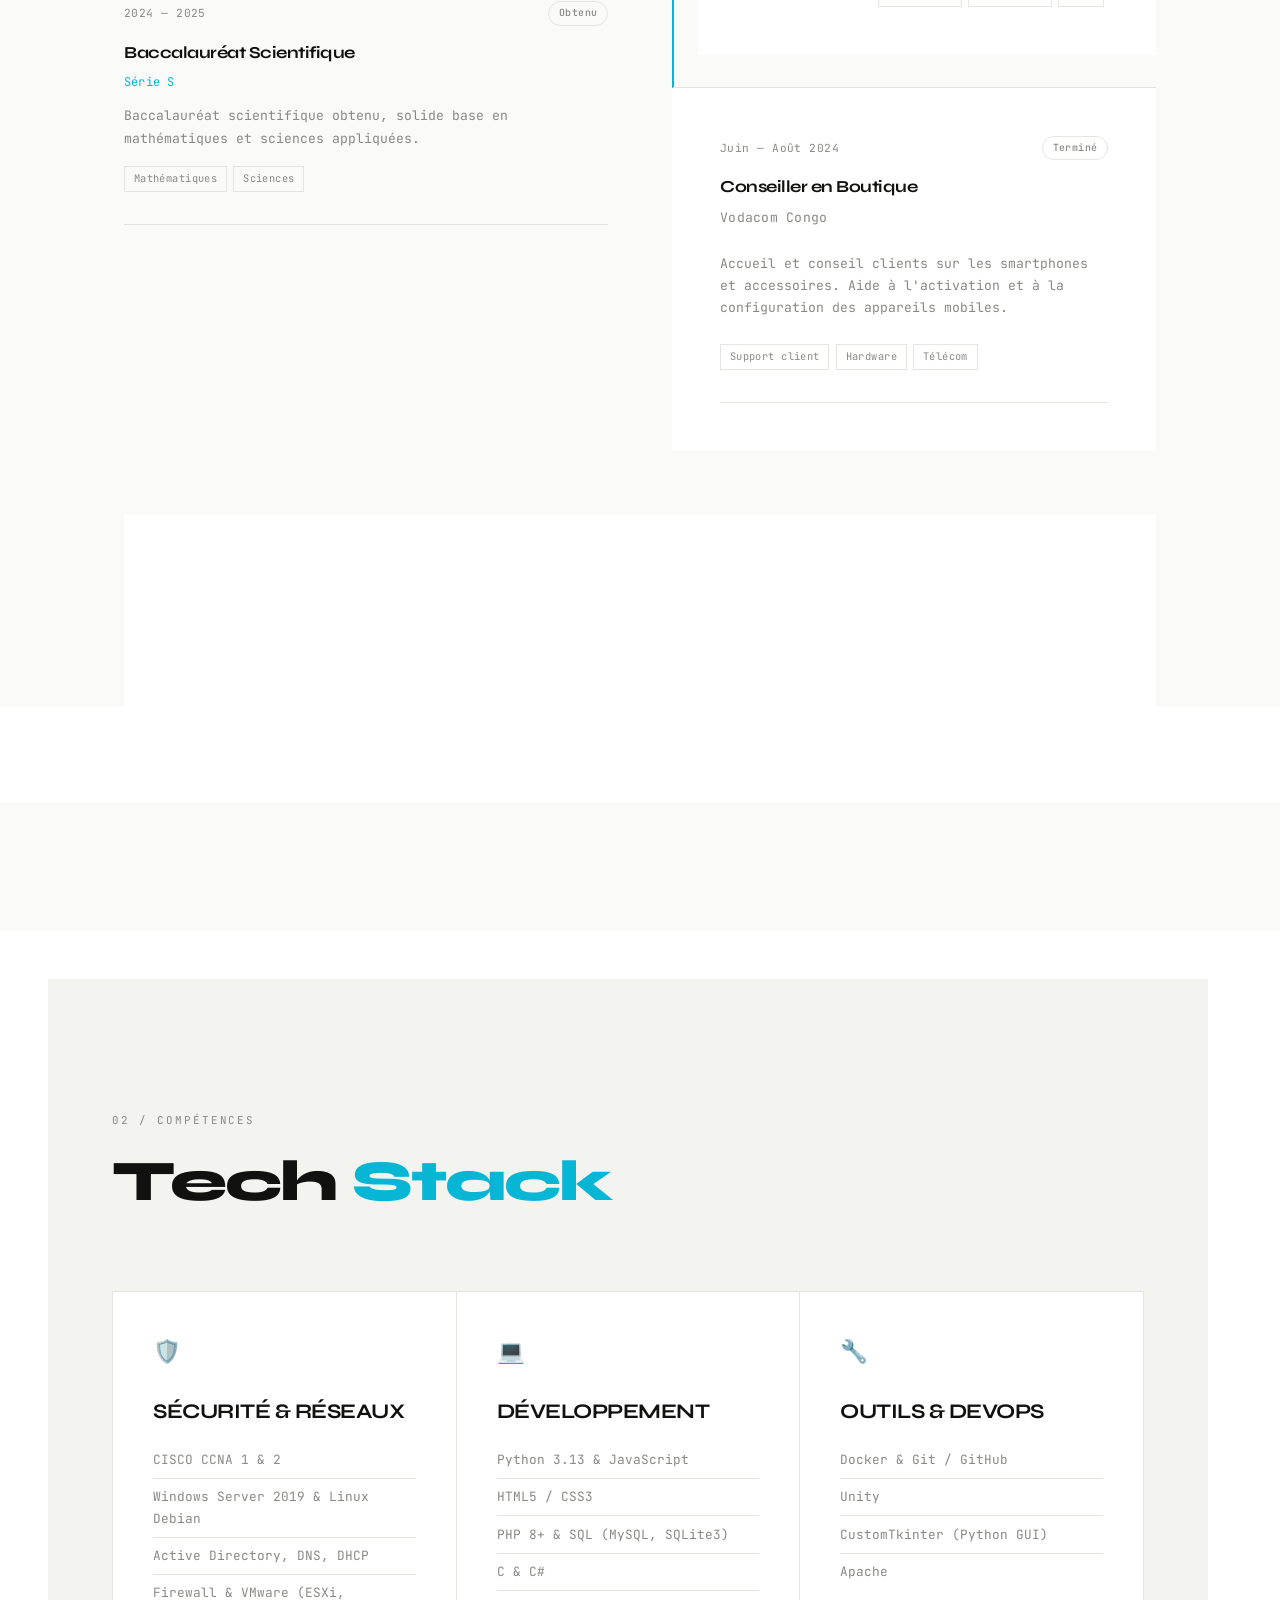
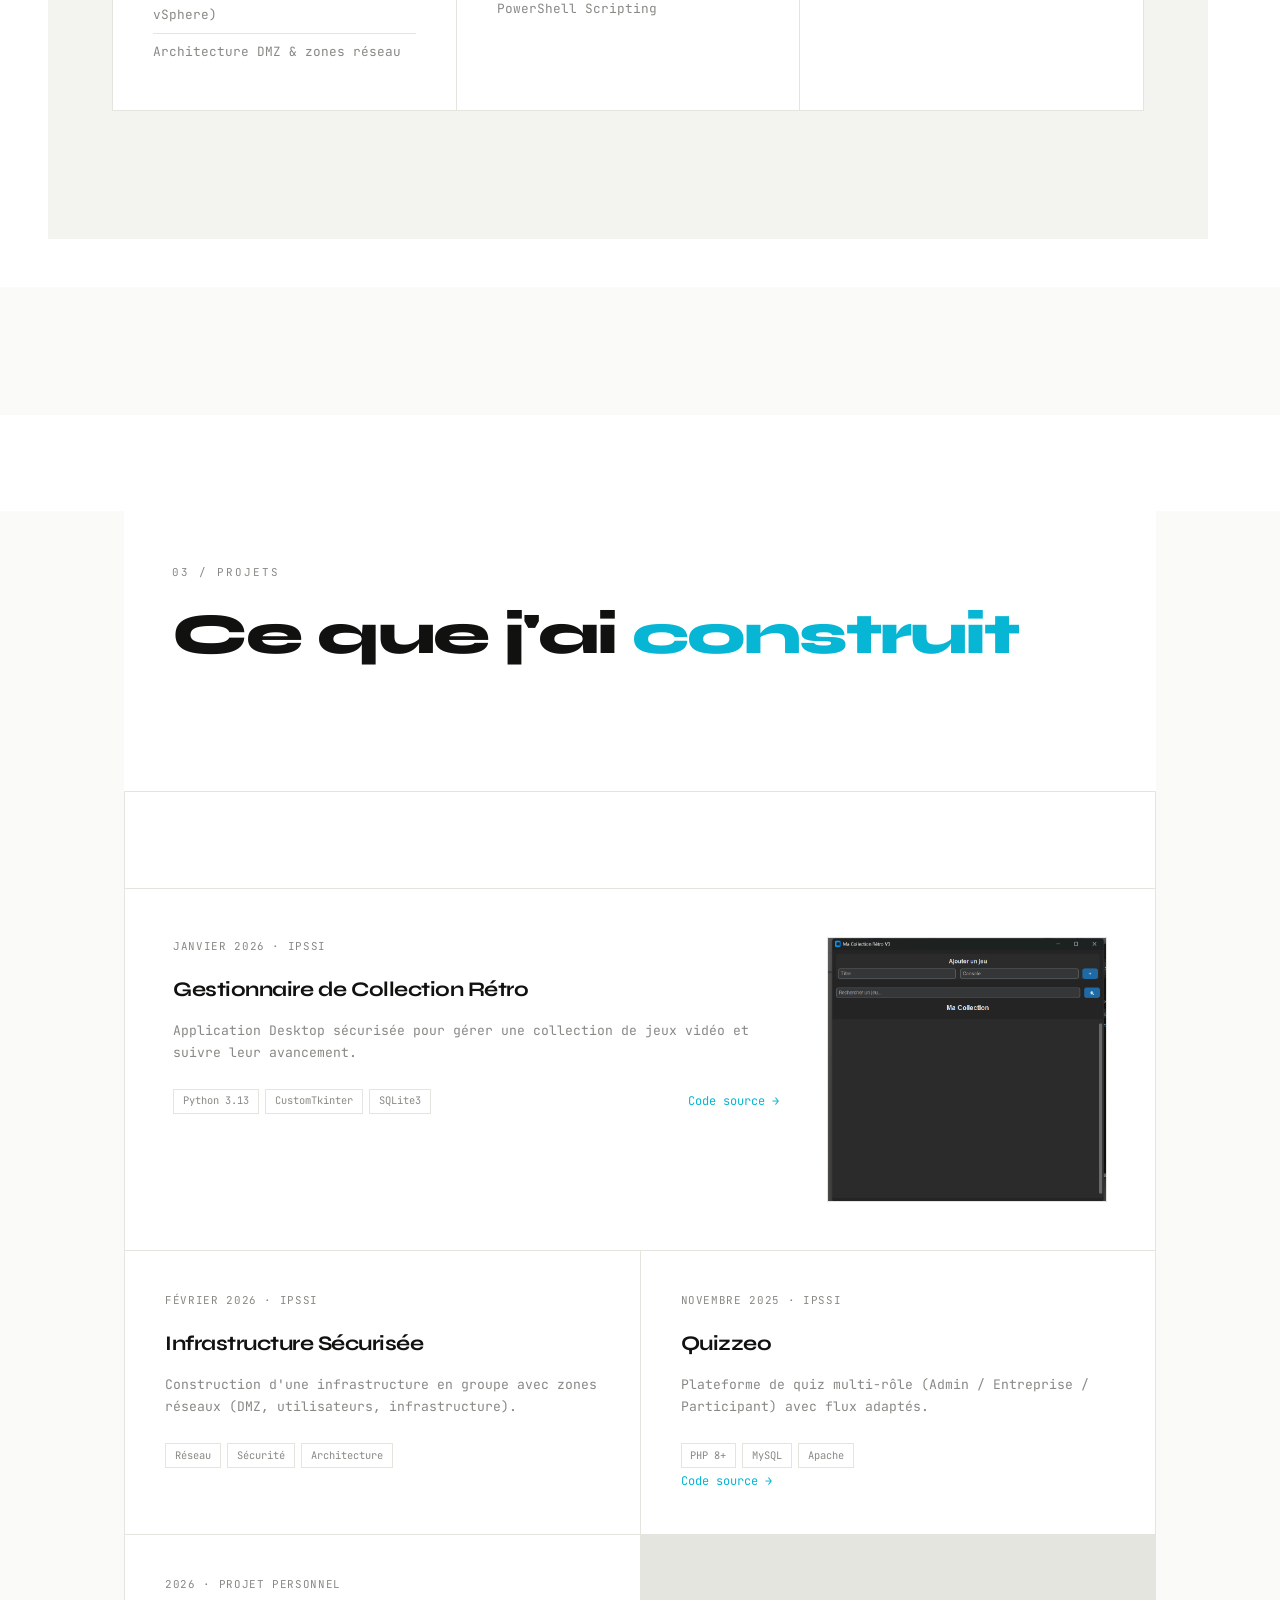
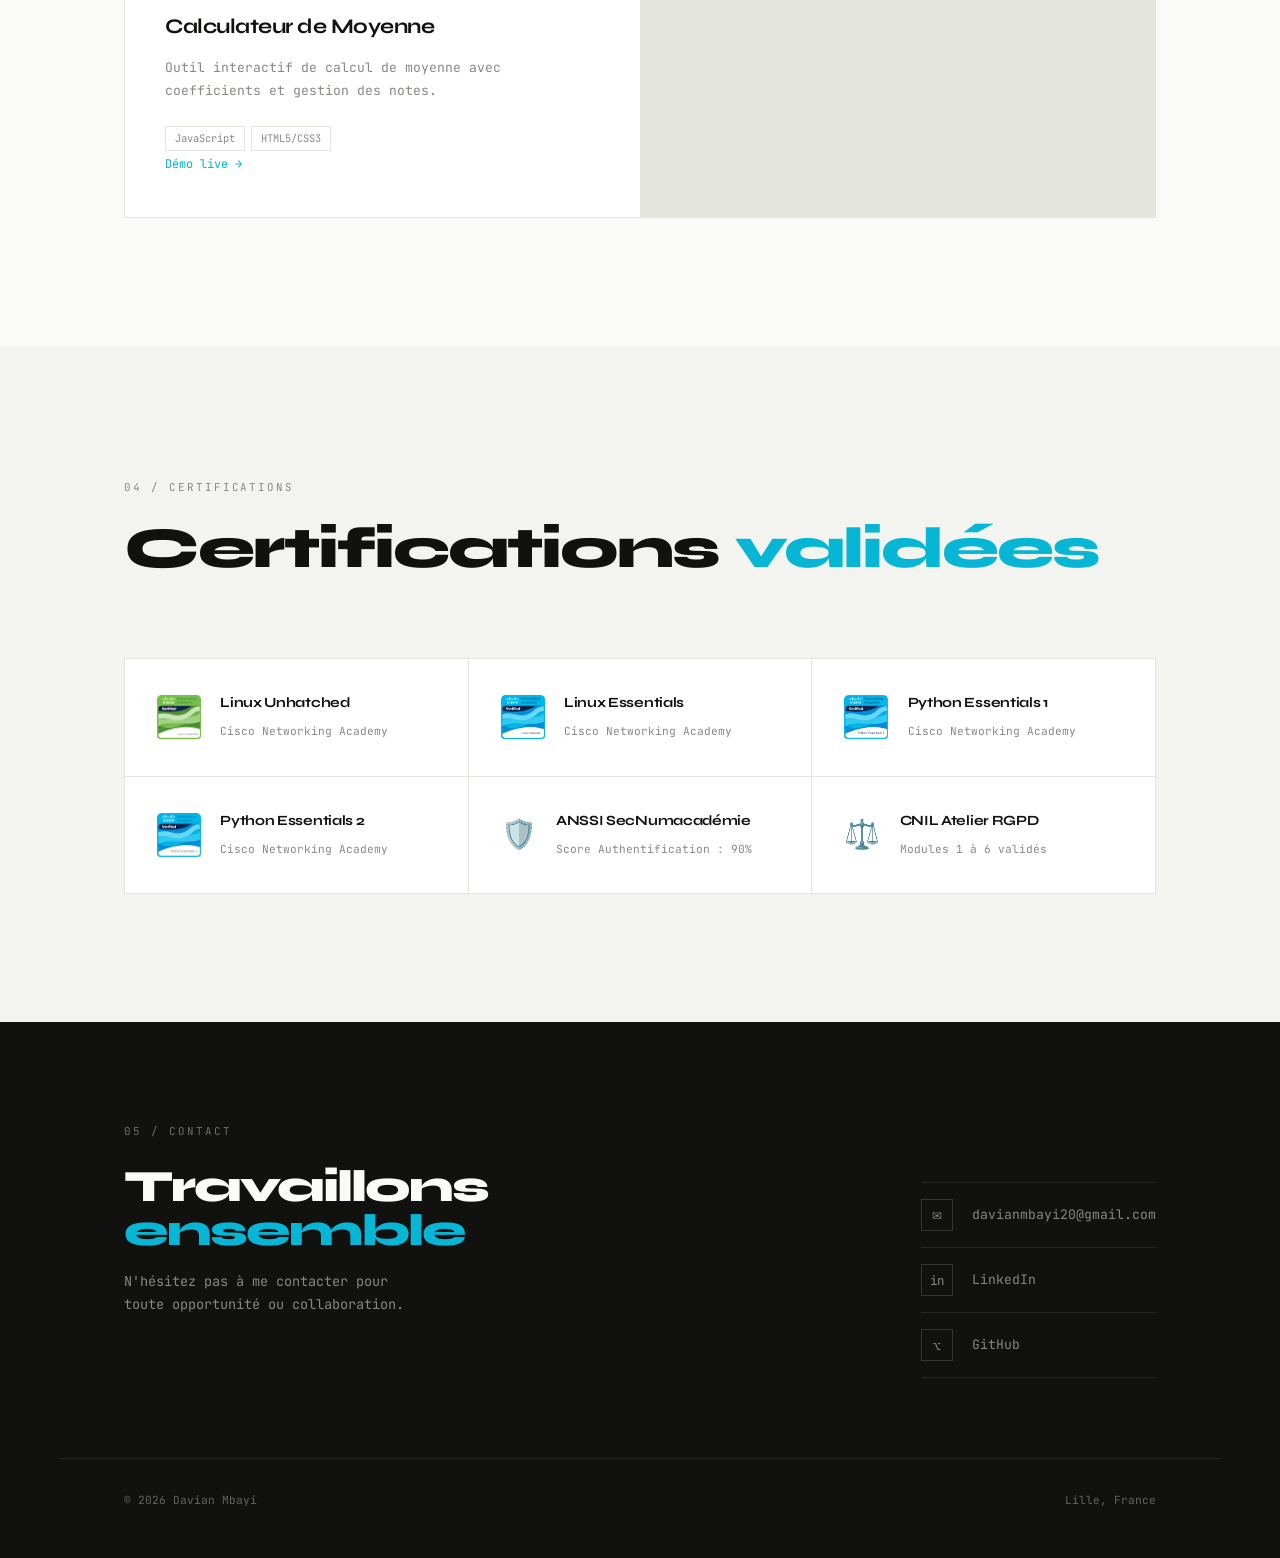
==== commit 82e3be8d: "Update hero role description in index.html" ====
--- a/index.html
+++ b/index.html
@@ -40,7 +40,7 @@
     <div class="hero-grid">
       <div class="hero-left">
         <h1>Davian<br><span class="outline">Mbayi</span></h1>
-        <p class="hero-role">Technicien IT<span class="sep">/</span>Cybersécurité</p>
+        <p class="hero-role">Étudiant en BTS Informatique & Développement<span class="sep">/</span>Développement logiciel</p>
         <p class="hero-desc">Étudiant en Bachelor Informatique & Développement à l'IPSSI Lille. Spécialisé en administration système, réseaux et sécurisation des infrastructures.</p>
         <div class="hero-actions">
           <a href="Mon CV/CV-Davian-Mbayi (1).pdf" class="btn">Télécharger CV</a>
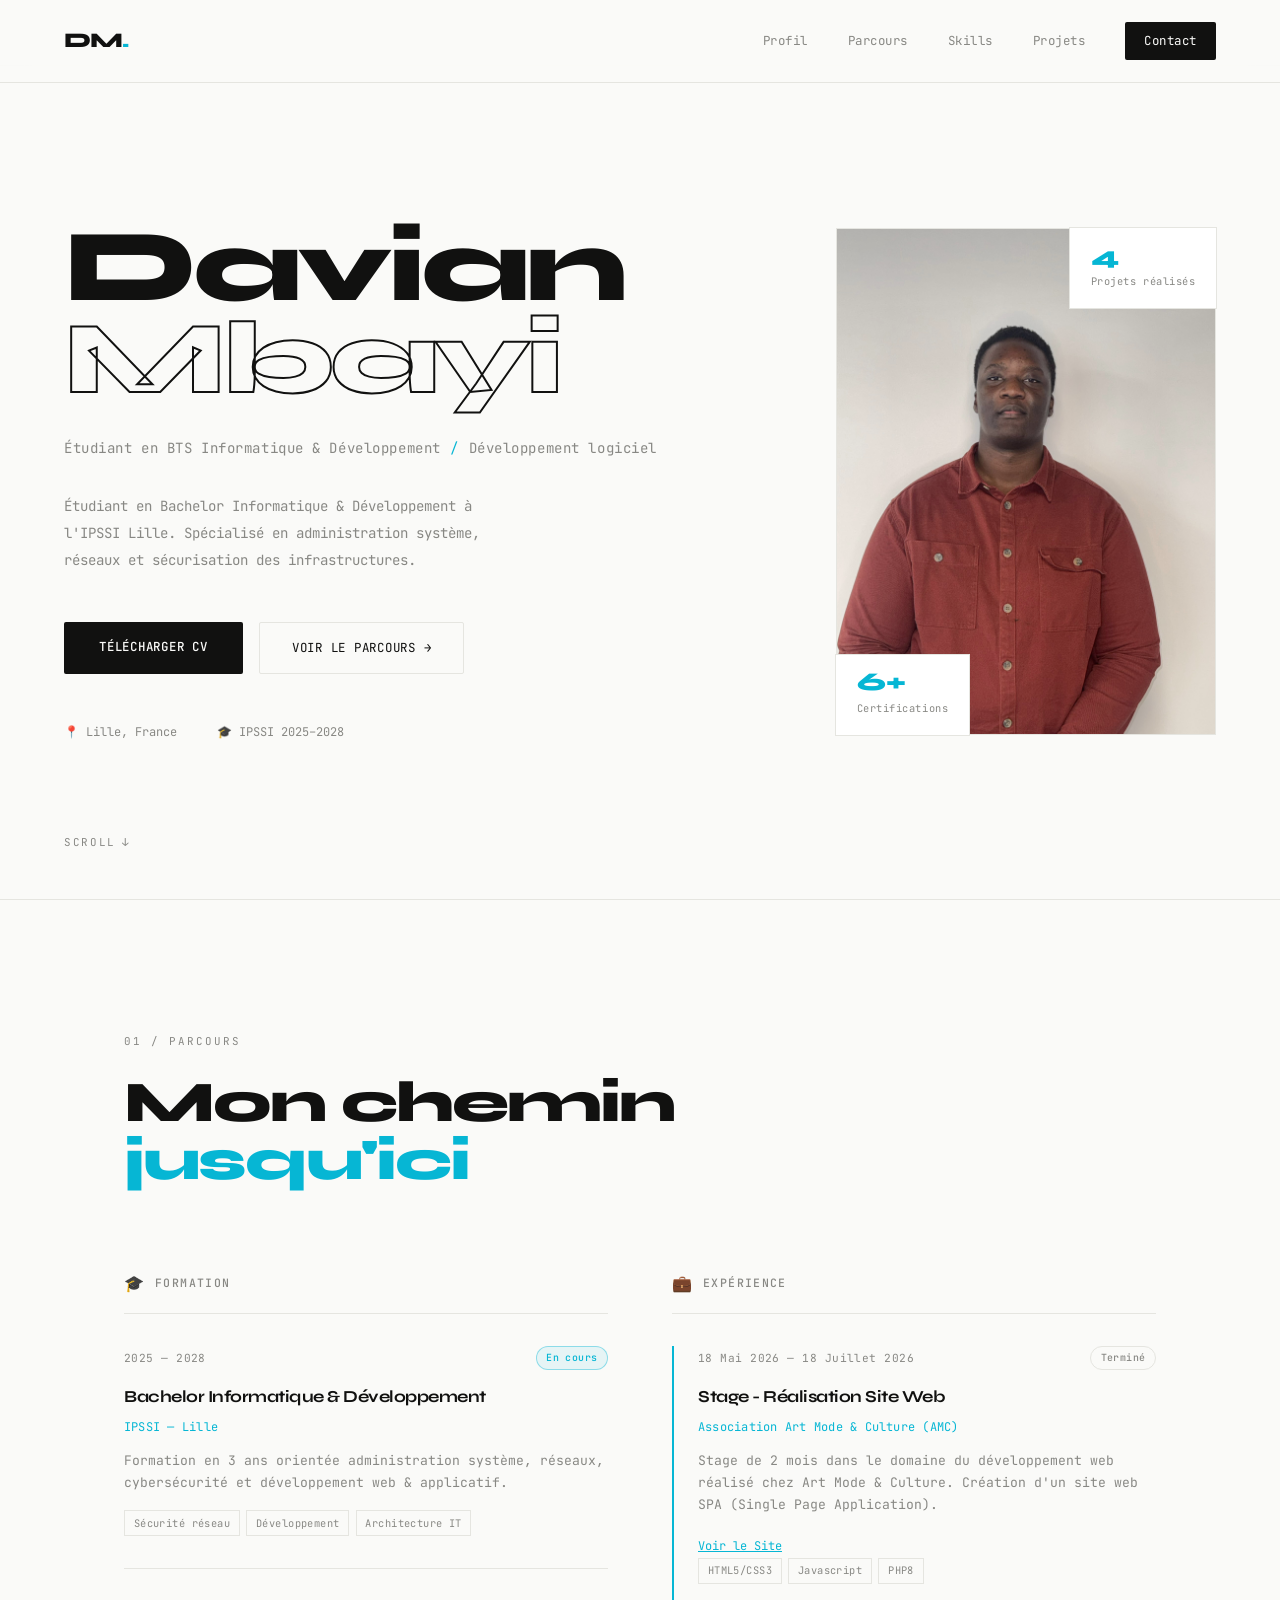
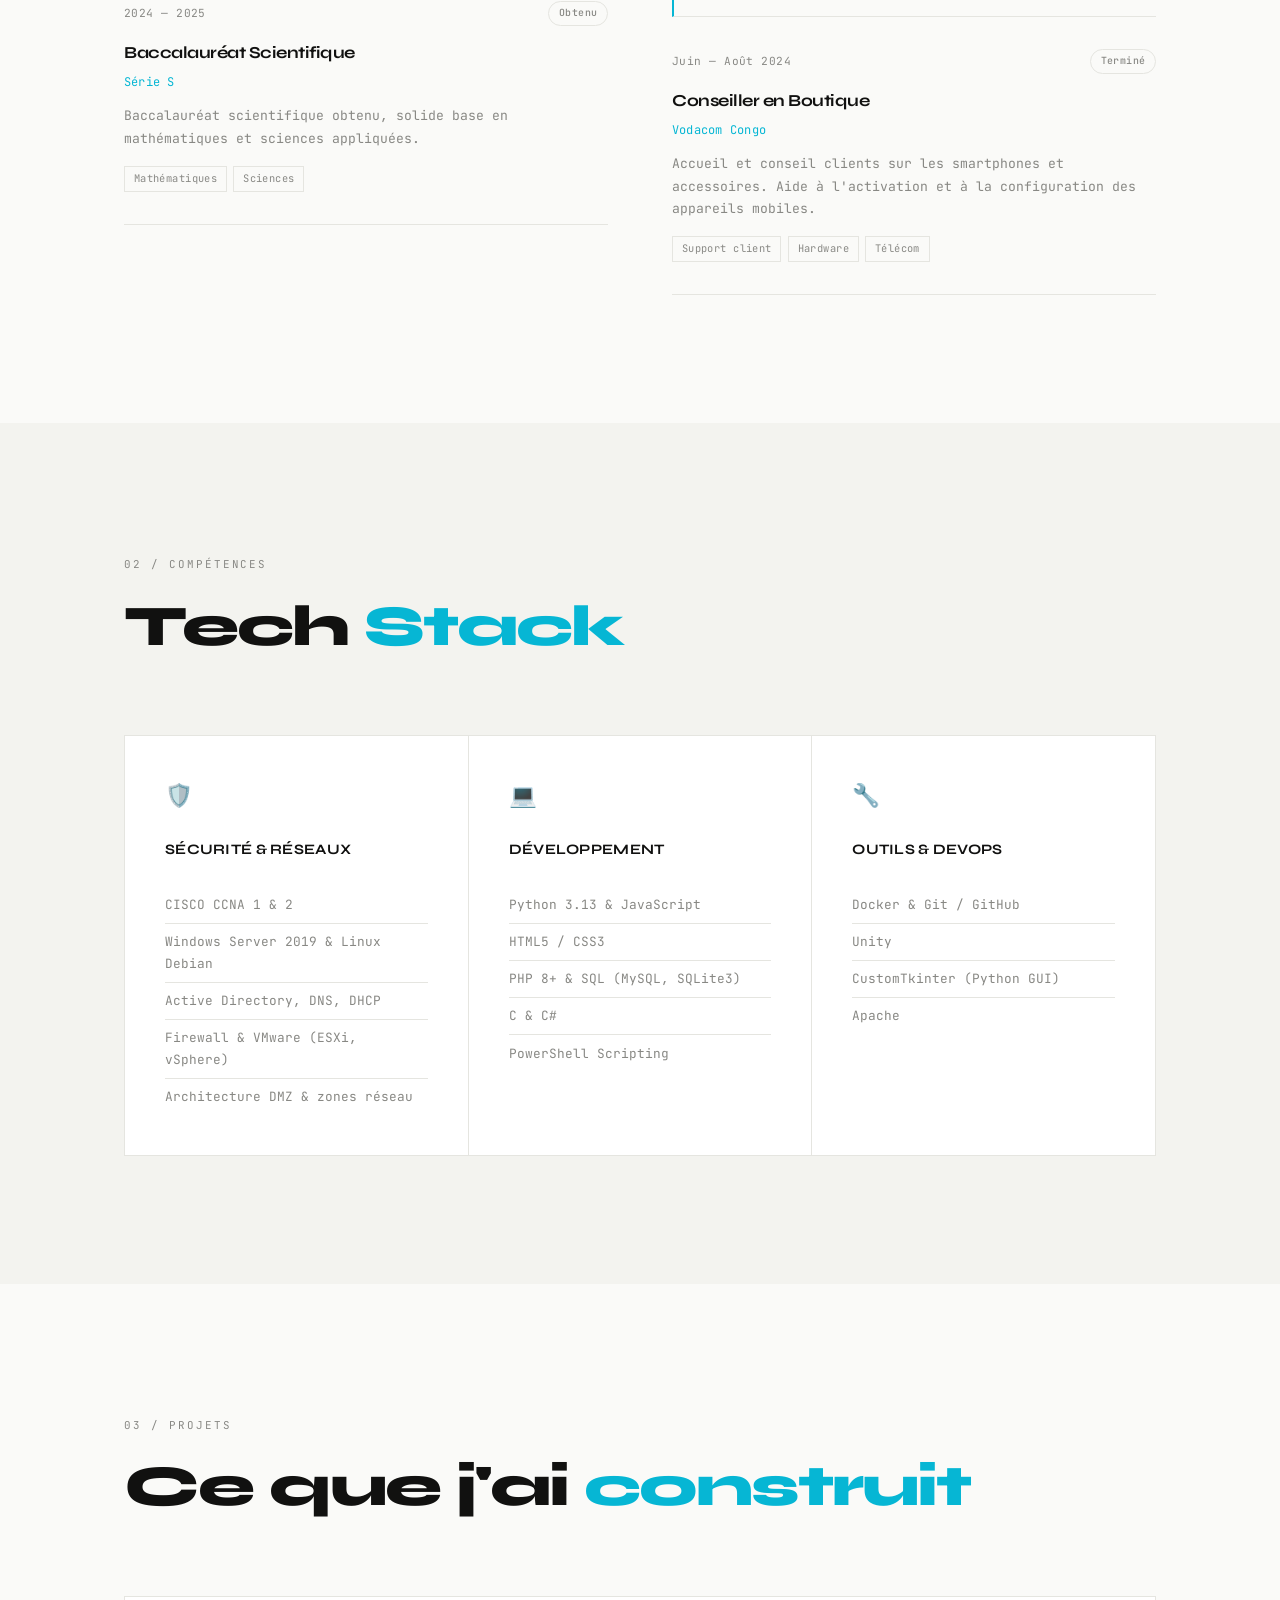
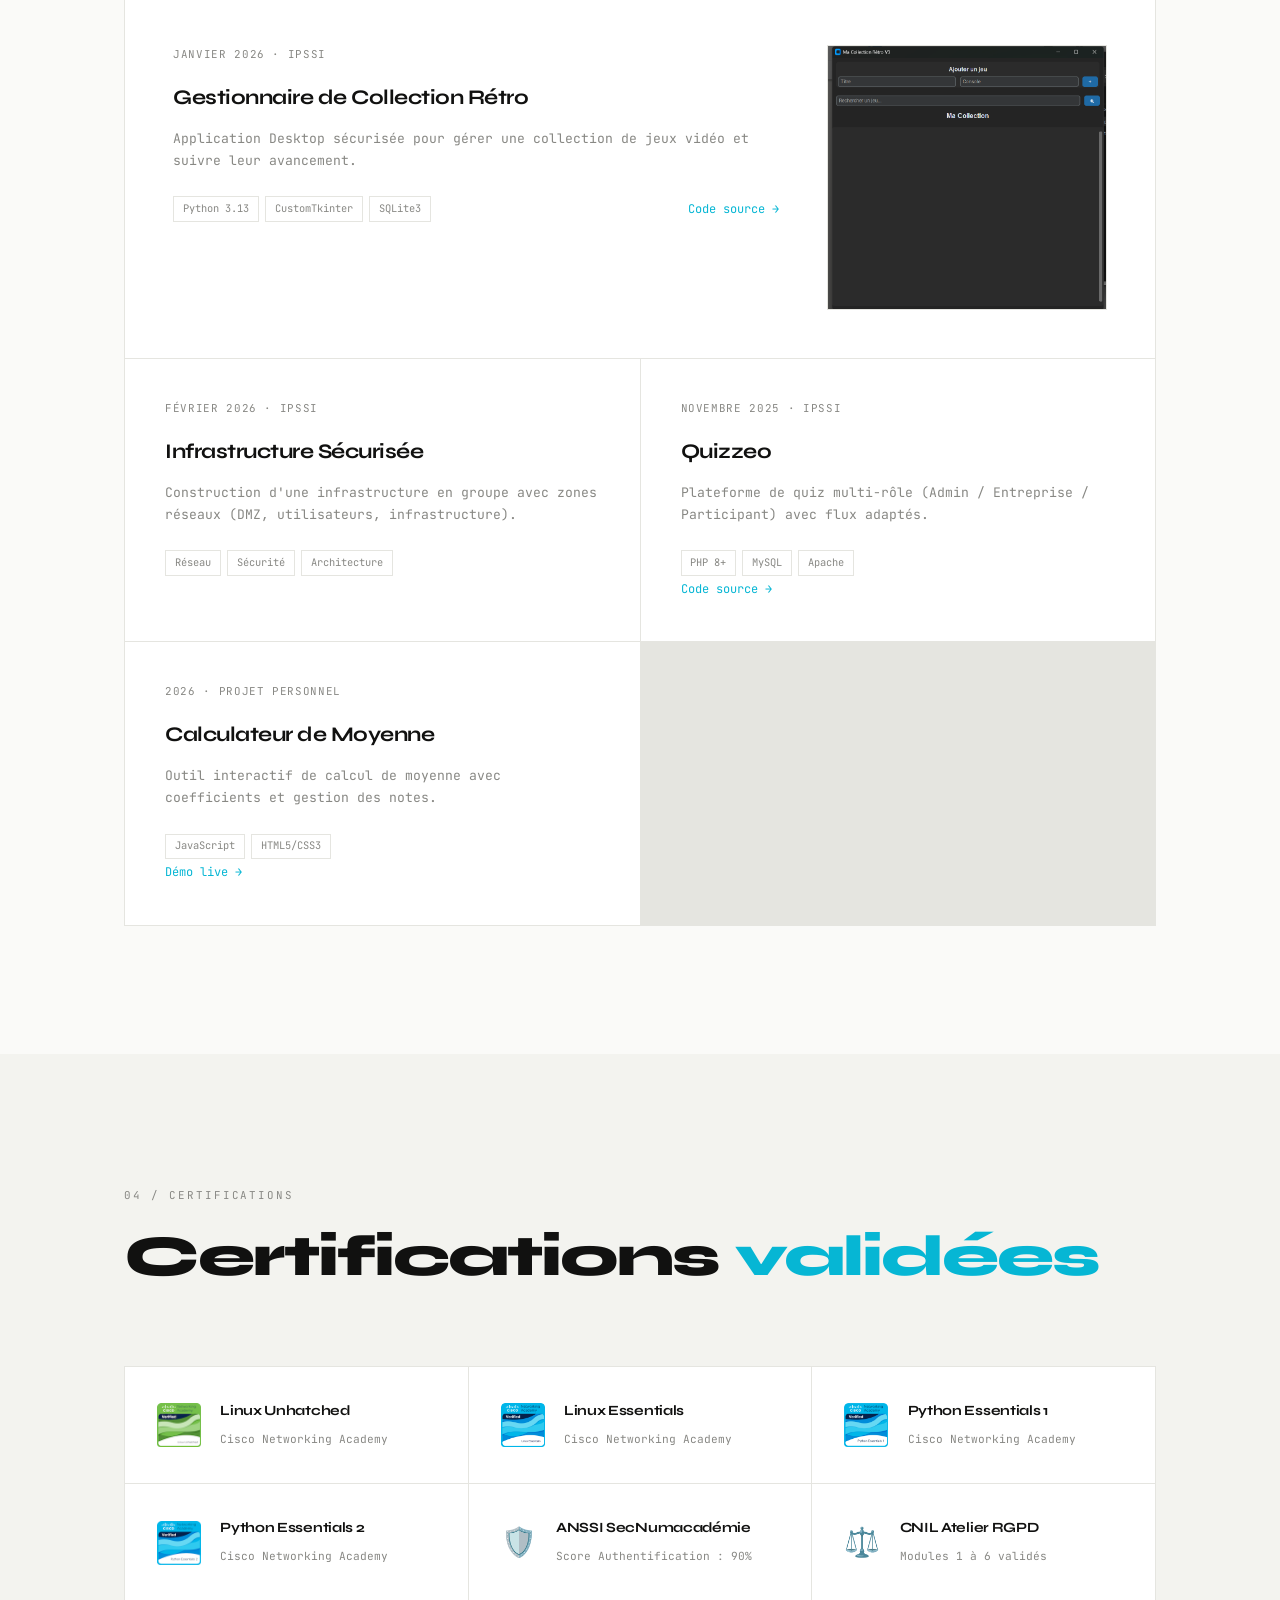
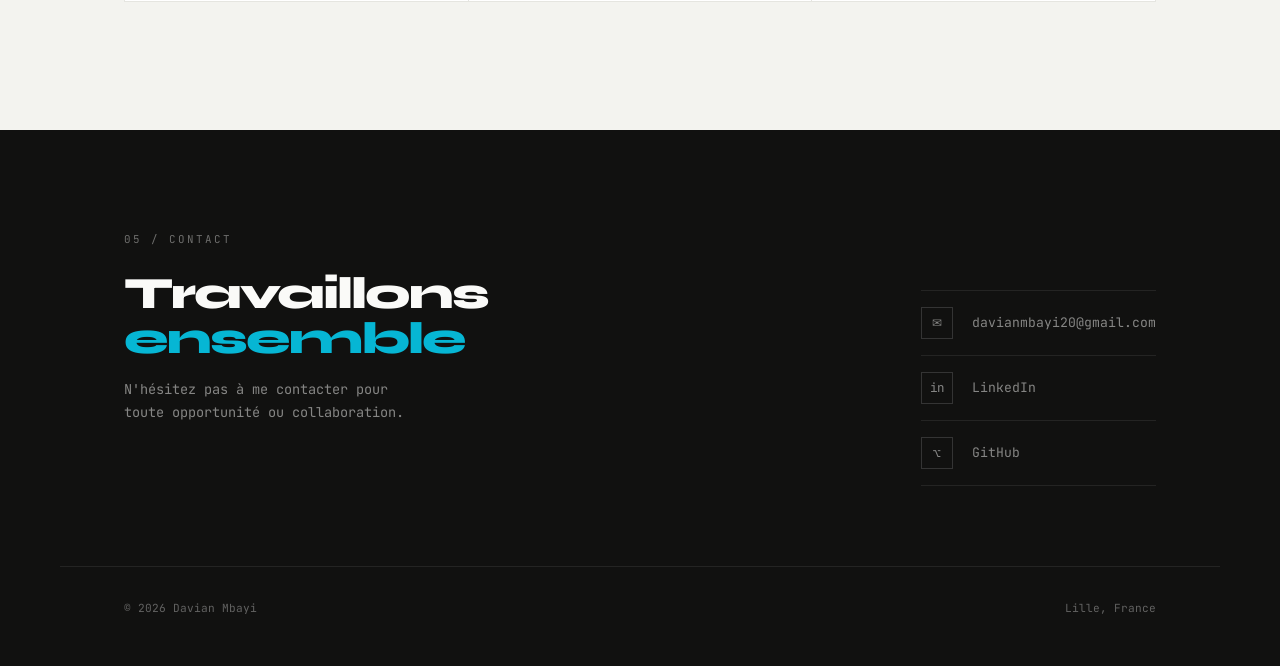
==== commit a56bae14: "Fix CV link and enhance project description Updated CV link and improved project description formatt" ====
--- a/index.html
+++ b/index.html
@@ -43,7 +43,7 @@
         <p class="hero-role">Étudiant en BTS Informatique & Développement<span class="sep">/</span>Développement logiciel</p>
         <p class="hero-desc">Étudiant en Bachelor Informatique & Développement à l'IPSSI Lille. Spécialisé en administration système, réseaux et sécurisation des infrastructures.</p>
         <div class="hero-actions">
-          <a href="Mon CV/CV-Davian-Mbayi (1).pdf" class="btn">Télécharger CV</a>
+          <a href="Mon%20CV/CV-Davian-Mbayi%20(1).pdf" class="btn">Télécharger CV</a>
           <a href="#parcours" class="btn-ghost">Voir le parcours →</a>
         </div>
         <div class="hero-meta">
@@ -121,9 +121,8 @@
             </div>
             <h4>Stage - Réalisation Site Web</h4>
             <p class="parcours-place">Association Art Mode & Culture (AMC)</p>
-            <p class="parcours-desc">Stage de 2 dans le domaine du développement web réalisé chez Art Mode & Culture. Création d'un site web SPA(Single Page Application)</p>
-            <a class="project-card big" href="https://www.artmodeetculture.com/" target="_blank">
-            <span class="project-link">Voir le Site</span>
+            <p class="parcours-desc">Stage de 2 mois dans le domaine du développement web réalisé chez Art Mode & Culture. Création d'un site web SPA (Single Page Application).</p>
+            <a href="https://www.artmodeetculture.com/" target="_blank" class="project-link">Voir le Site</a>
             <ul class="parcours-tags">
               <li>HTML5/CSS3</li><li>Javascript</li><li>PHP8</li>
             </ul>
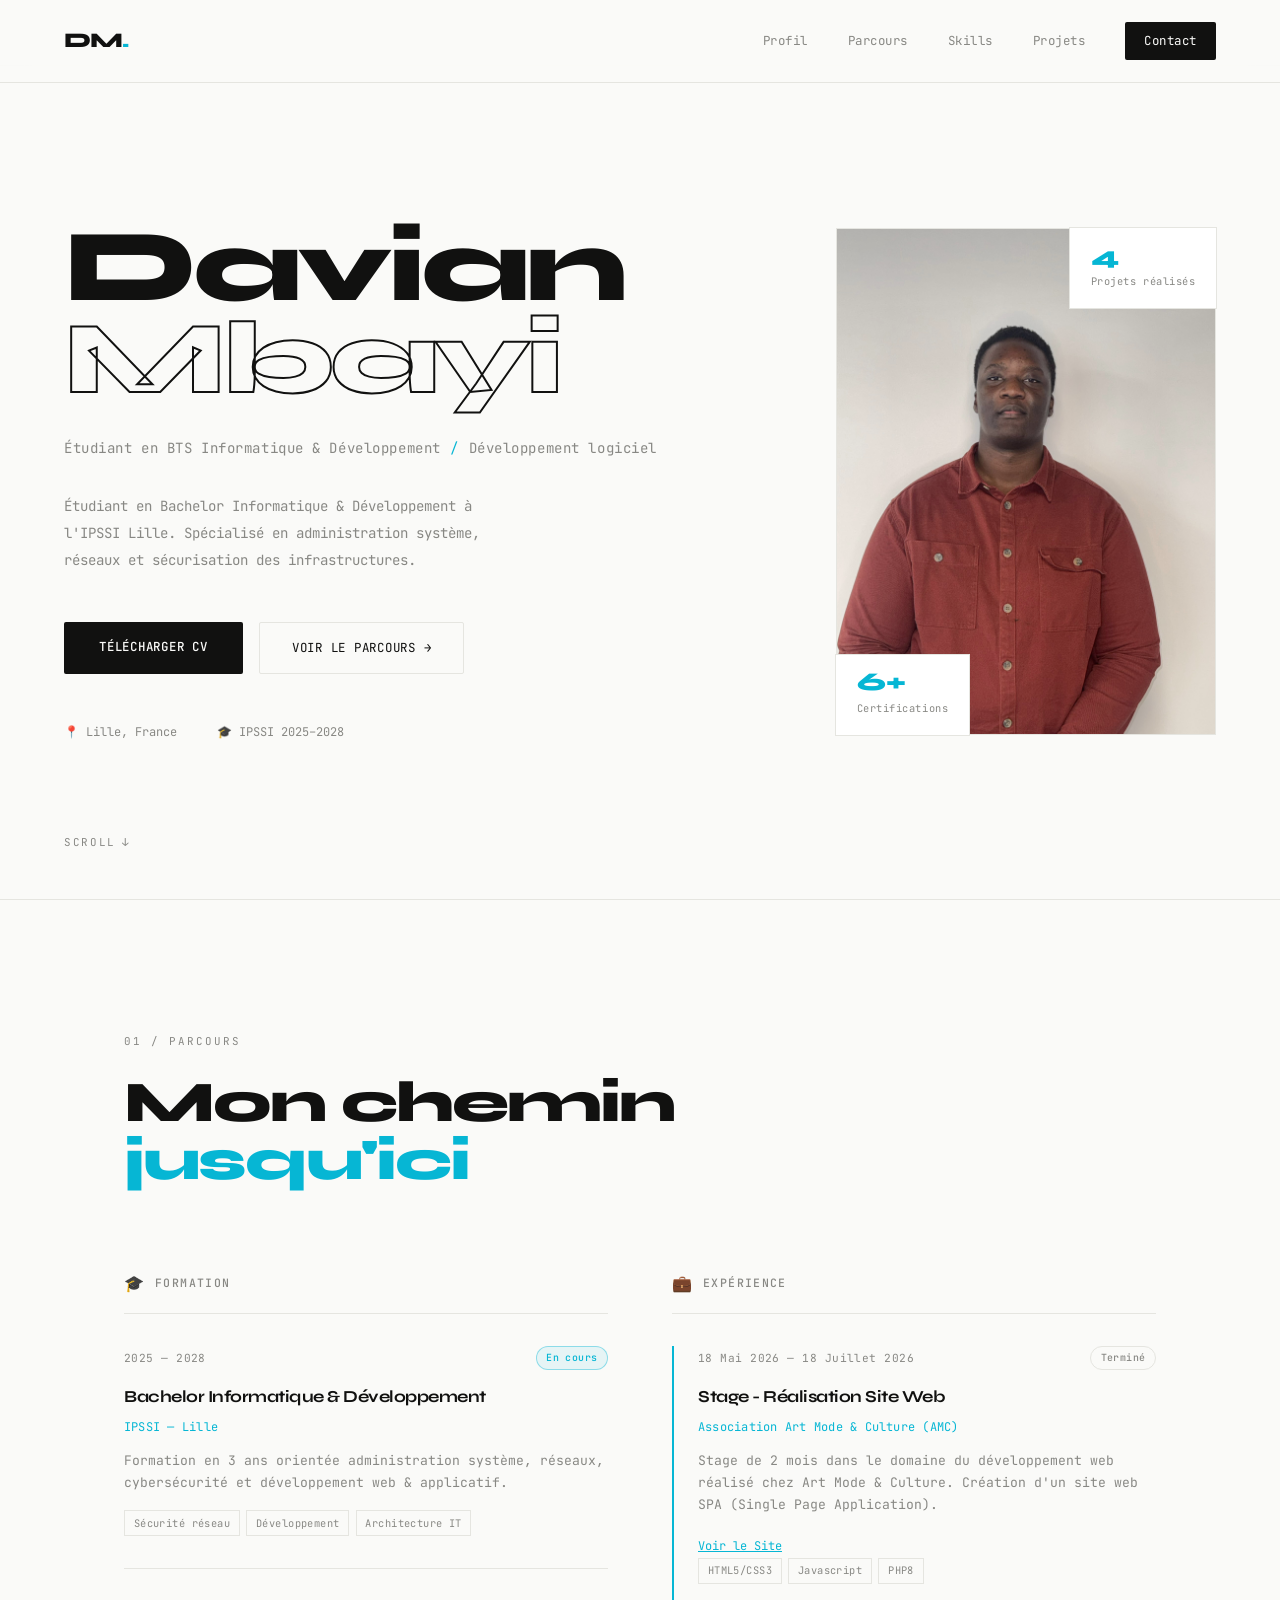
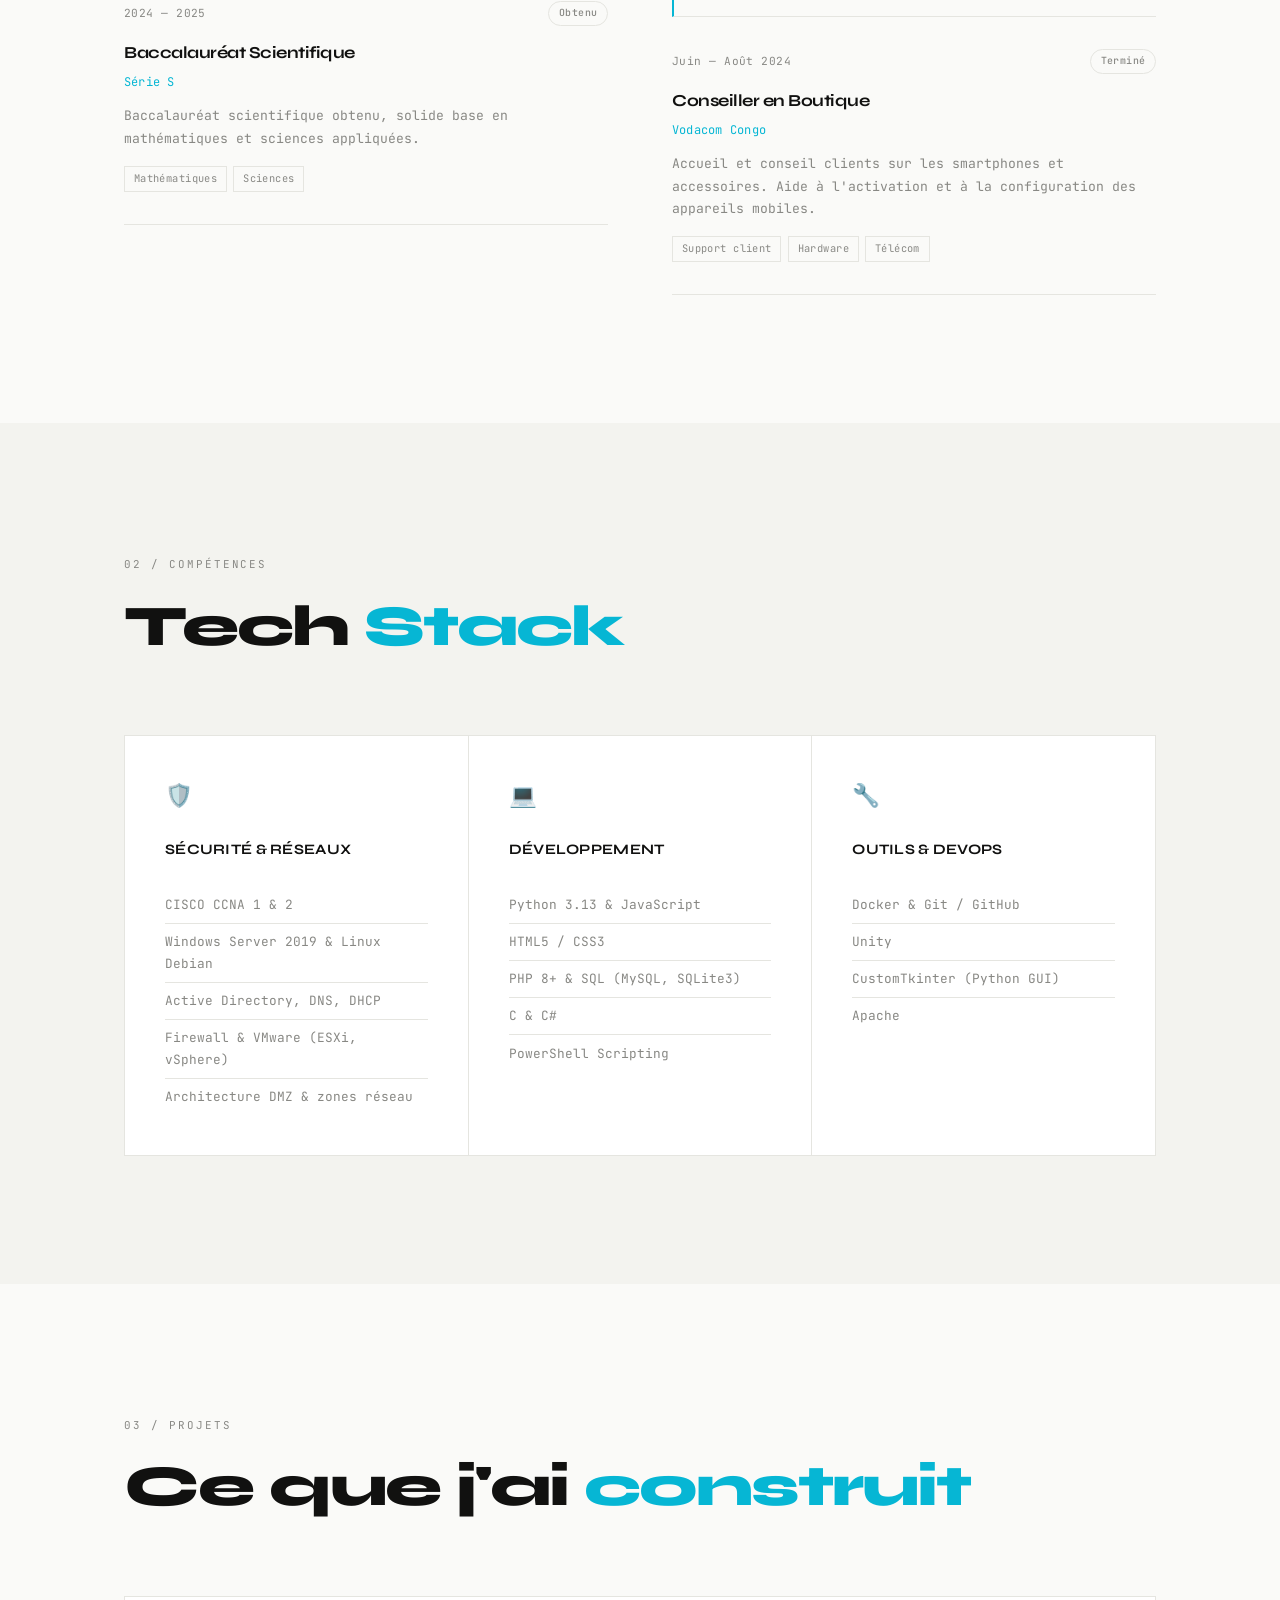
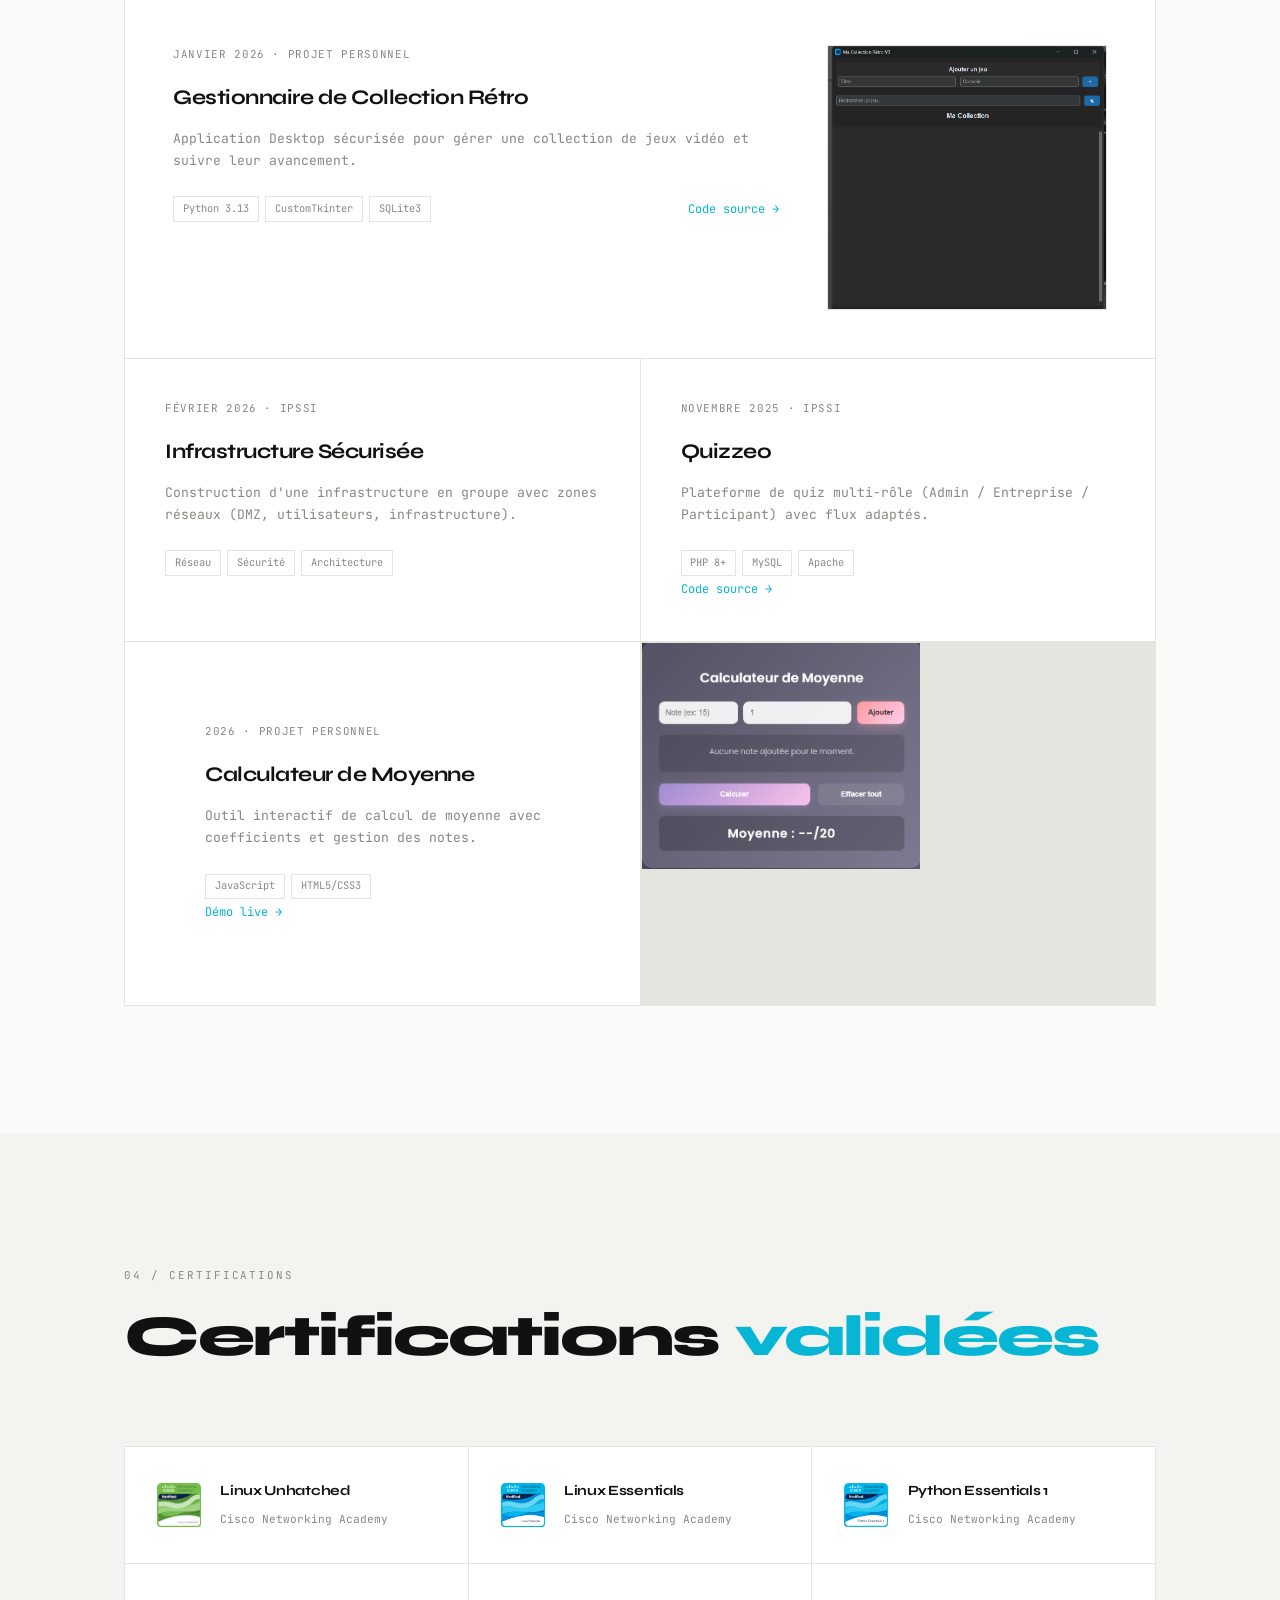
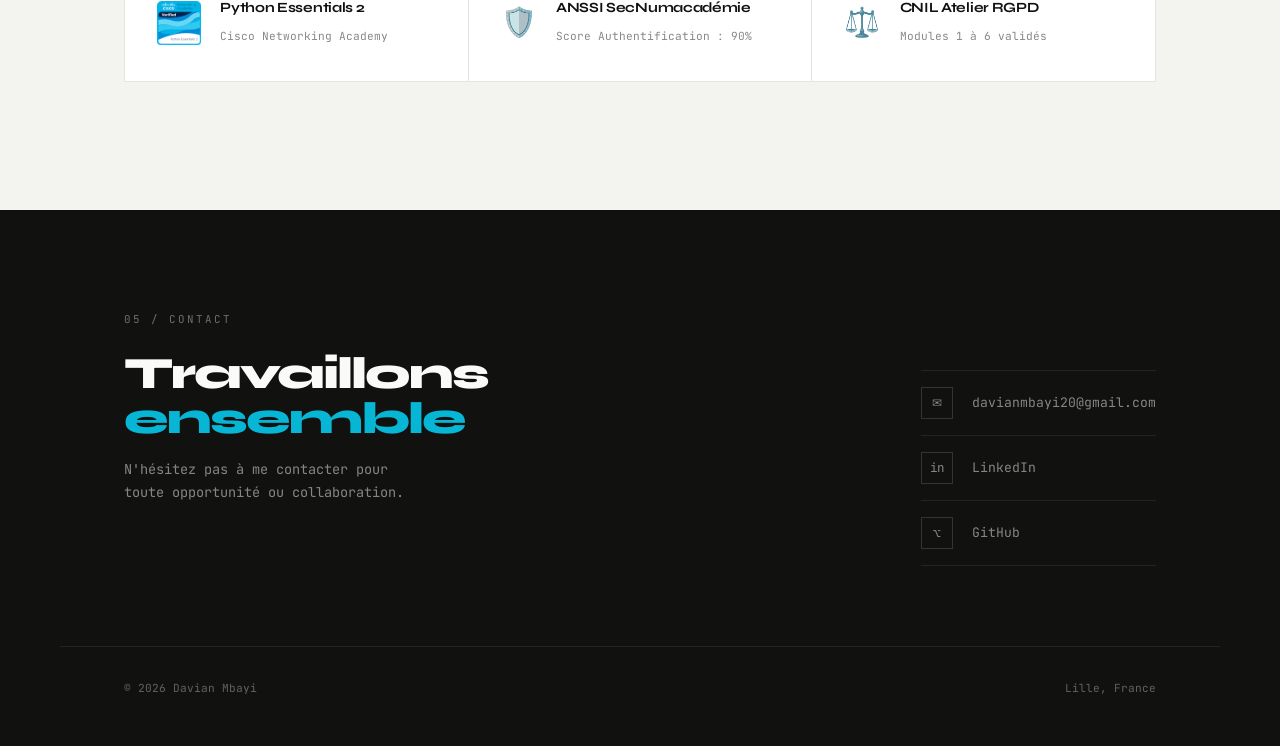
==== commit 916e999c: "Modify project card details and add image Updated project details and added an image for the Calcula" ====
--- a/index.html
+++ b/index.html
@@ -201,7 +201,7 @@
 
         <a class="project-card big" href="https://github.com/Davian-Mbayi/Gestionnaire-Collection.git" target="_blank">
           <div class="project-card-inner">
-            <span class="project-date">Janvier 2026 · IPSSI</span>
+            <span class="project-date">Janvier 2026 · Projet personnel</span>
             <h3>Gestionnaire de Collection Rétro</h3>
             <p>Application Desktop sécurisée pour gérer une collection de jeux vidéo et suivre leur avancement.</p>
             <div class="project-footer">
@@ -229,6 +229,7 @@
           <span class="project-link">Code source →</span>
         </a>
 
+        <div class="project-card">
         <a class="project-card" href="Projet/Moyenne.html" target="_blank">
           <span class="project-date">2026 · Projet personnel</span>
           <h3>Calculateur de Moyenne</h3>
@@ -236,7 +237,10 @@
           <ul class="project-tags"><li>JavaScript</li><li>HTML5/CSS3</li></ul>
           <span class="project-link">Démo live →</span>
         </a>
-
+        </div>
+        <div class="project-img">
+            <img src="image/Capture d'écran 2026-07-26 185407.png" alt="Calculateur de Moyenne">
+          </div>
       </div>
     </div>
   </section>
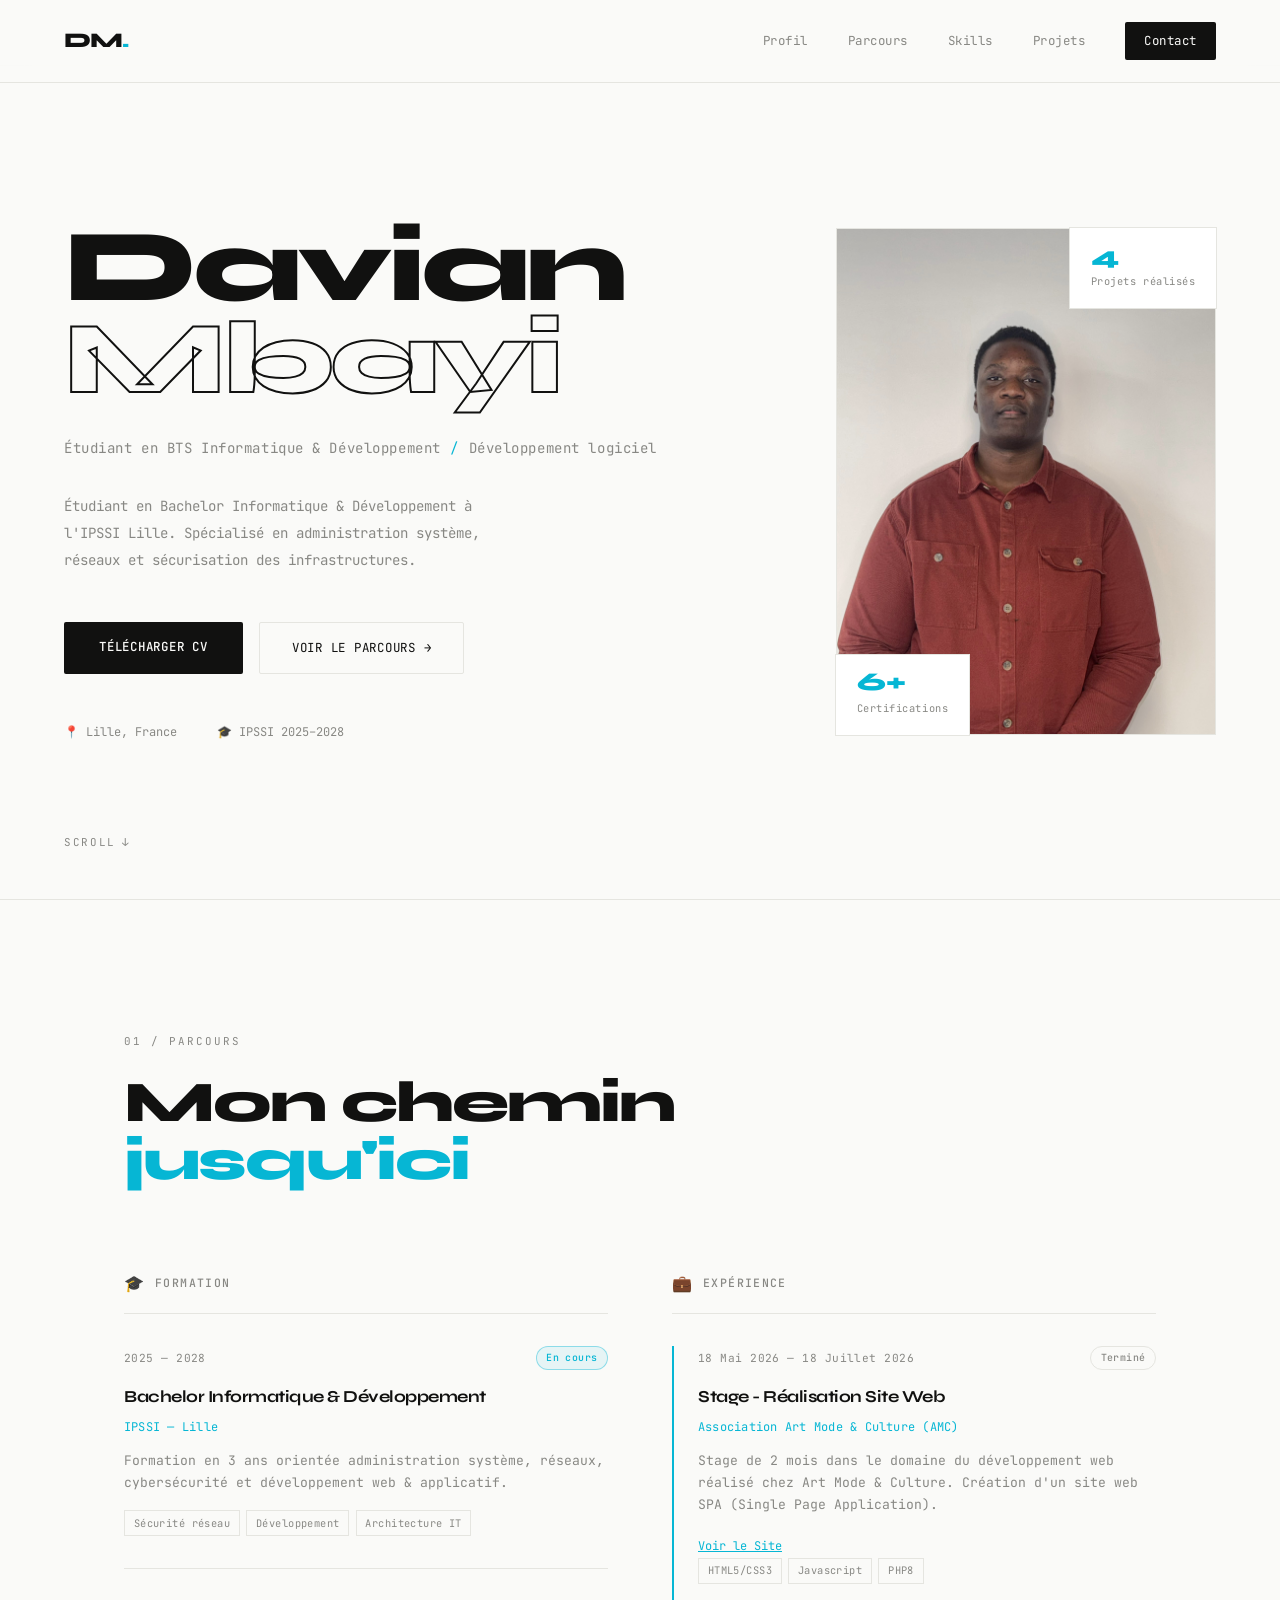
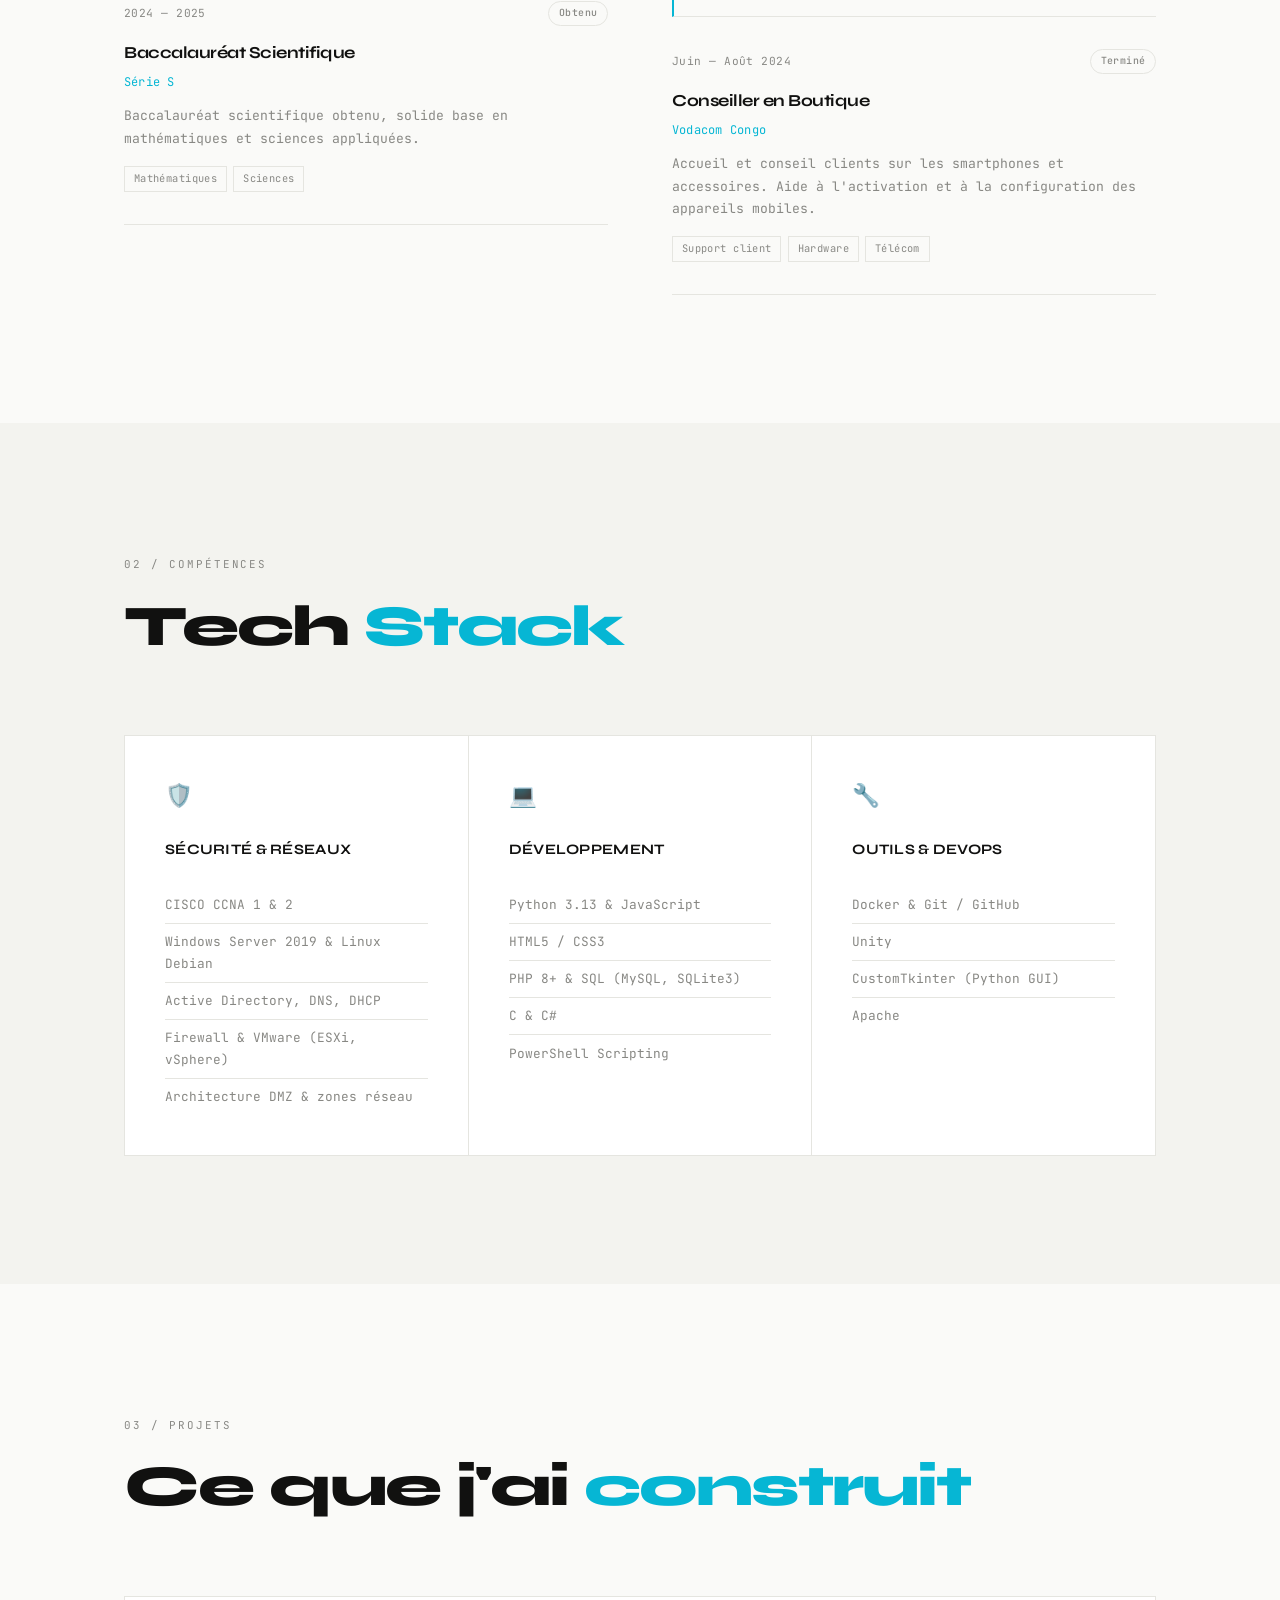
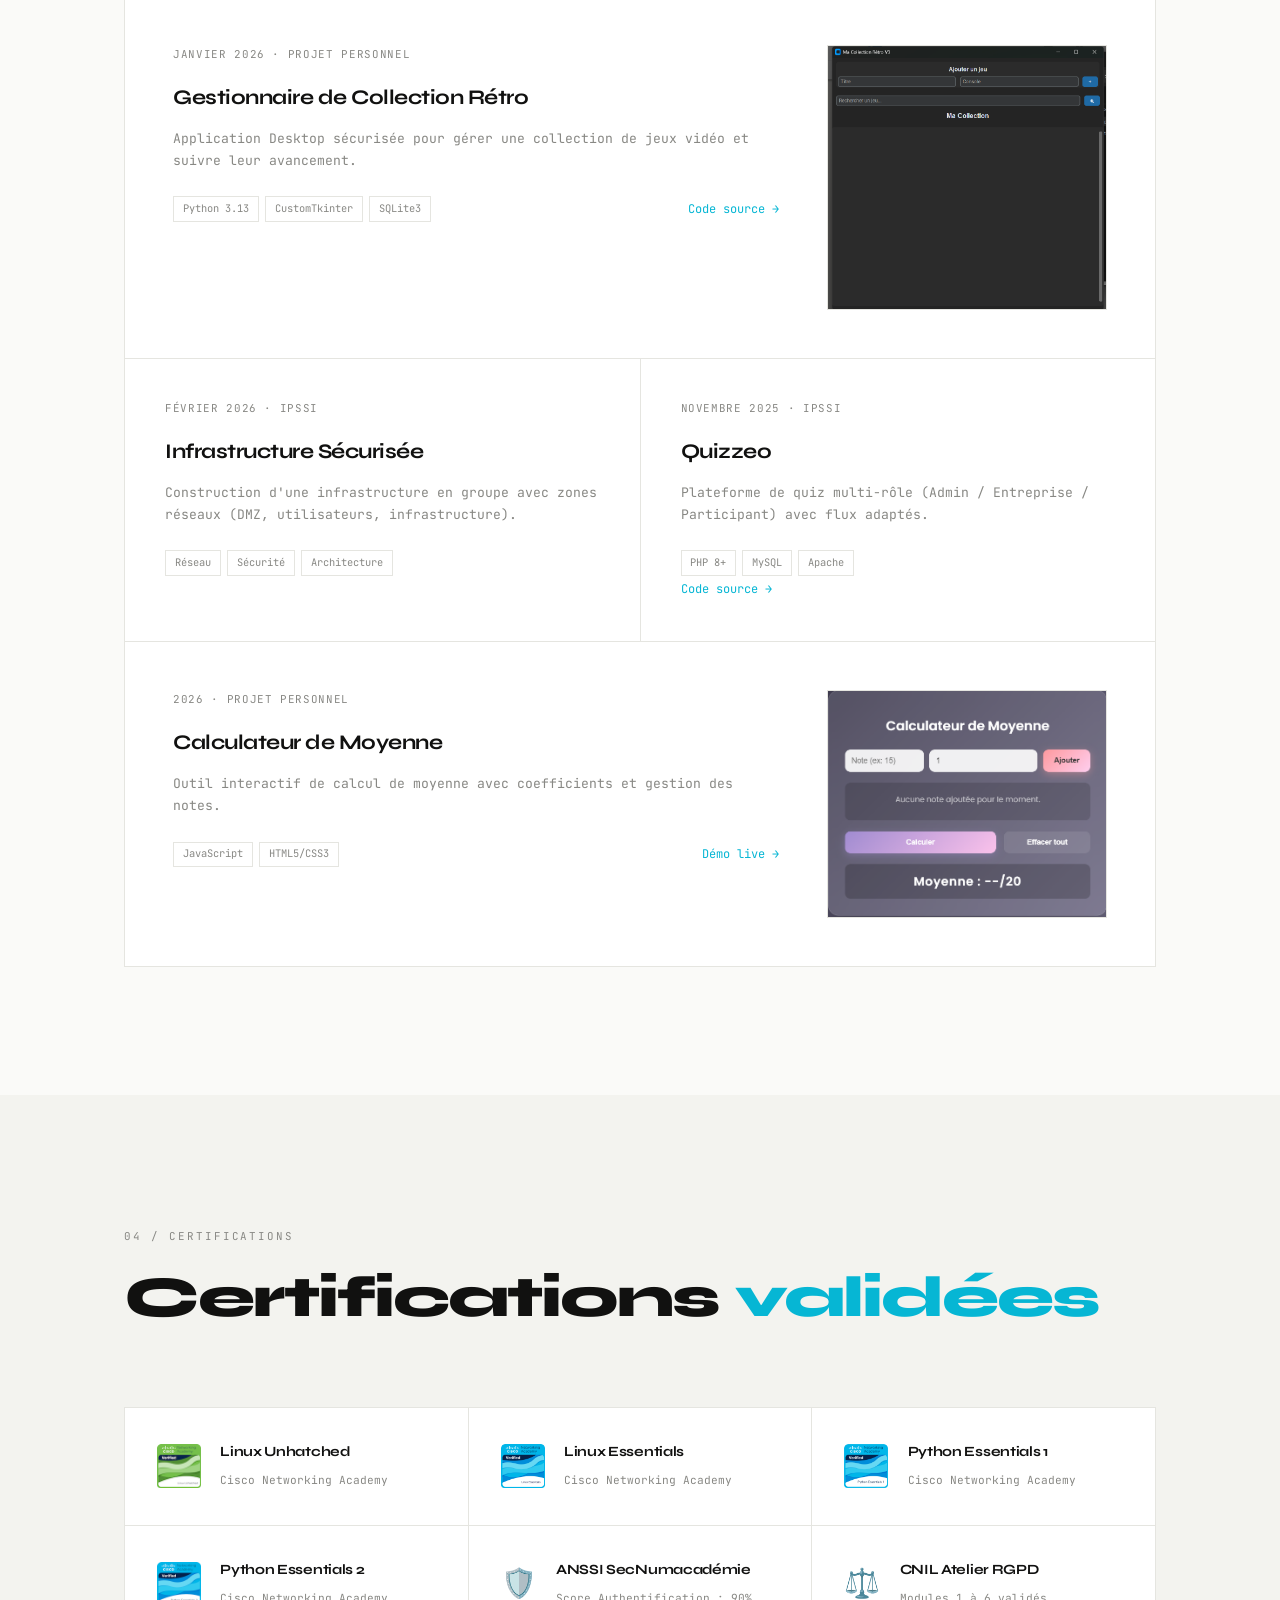
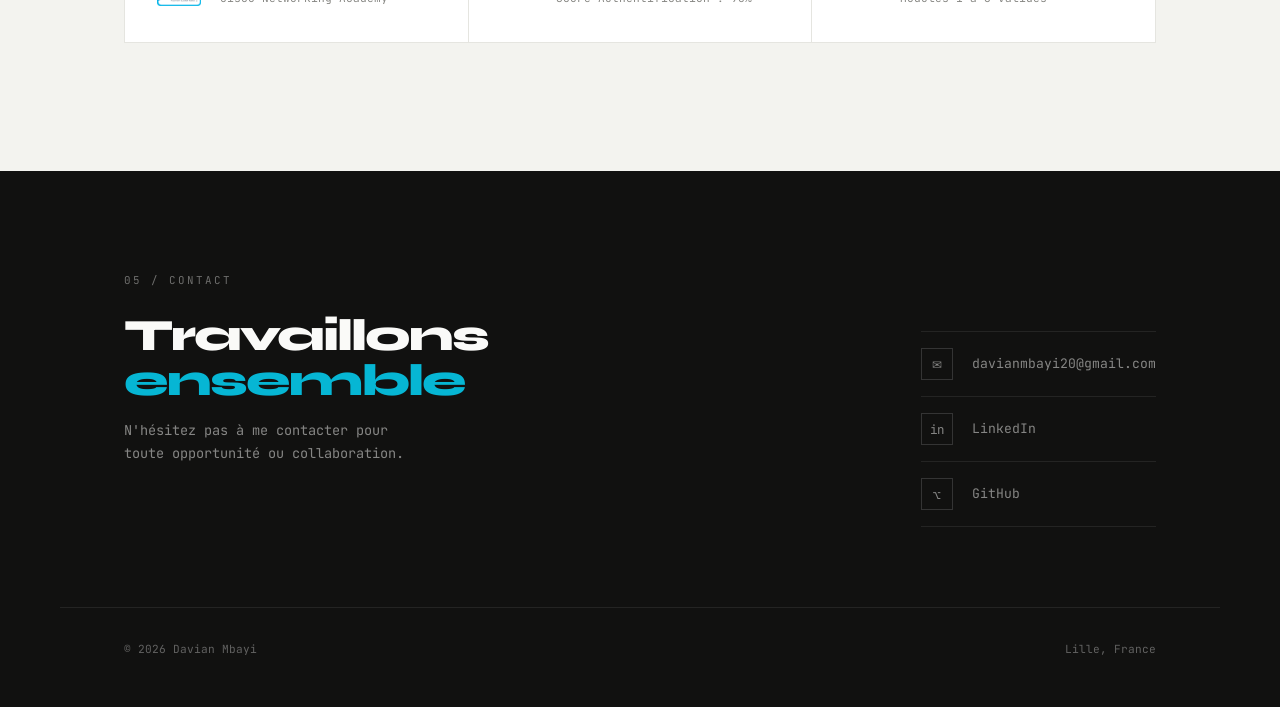
==== commit d66aec8a: "Refactor project card for 'Calculateur de Moyenne' Updated project card layout for 'Calculateur de M" ====
--- a/index.html
+++ b/index.html
@@ -229,18 +229,20 @@
           <span class="project-link">Code source →</span>
         </a>
 
-        <div class="project-card">
-        <a class="project-card" href="Projet/Moyenne.html" target="_blank">
-          <span class="project-date">2026 · Projet personnel</span>
-          <h3>Calculateur de Moyenne</h3>
-          <p>Outil interactif de calcul de moyenne avec coefficients et gestion des notes.</p>
-          <ul class="project-tags"><li>JavaScript</li><li>HTML5/CSS3</li></ul>
-          <span class="project-link">Démo live →</span>
-        </a>
-        </div>
-        <div class="project-img">
-            <img src="image/Capture d'écran 2026-07-26 185407.png" alt="Calculateur de Moyenne">
-          </div>
+       <a class="project-card big" href="Projet/Moyenne.html" target="_blank">
+          <div class="project-card-inner">
+            <span class="project-date">2026 · Projet personnel</span>
+            <h3>Calculateur de Moyenne</h3>
+            <p>Outil interactif de calcul de moyenne avec coefficients et gestion des notes.</p>
+            <div class="project-footer">
+              <ul class="project-tags"><li>JavaScript</li><li>HTML5/CSS3</li></ul>
+              <span class="project-link">Démo live →</span>
+            </div>
+          </div>
+          <div class="project-img">
+            <img src="image/Capture%20d'écran%202026-07-26%20185407.png" alt="Calculateur de Moyenne">
+          </div>
+        </a>
       </div>
     </div>
   </section>
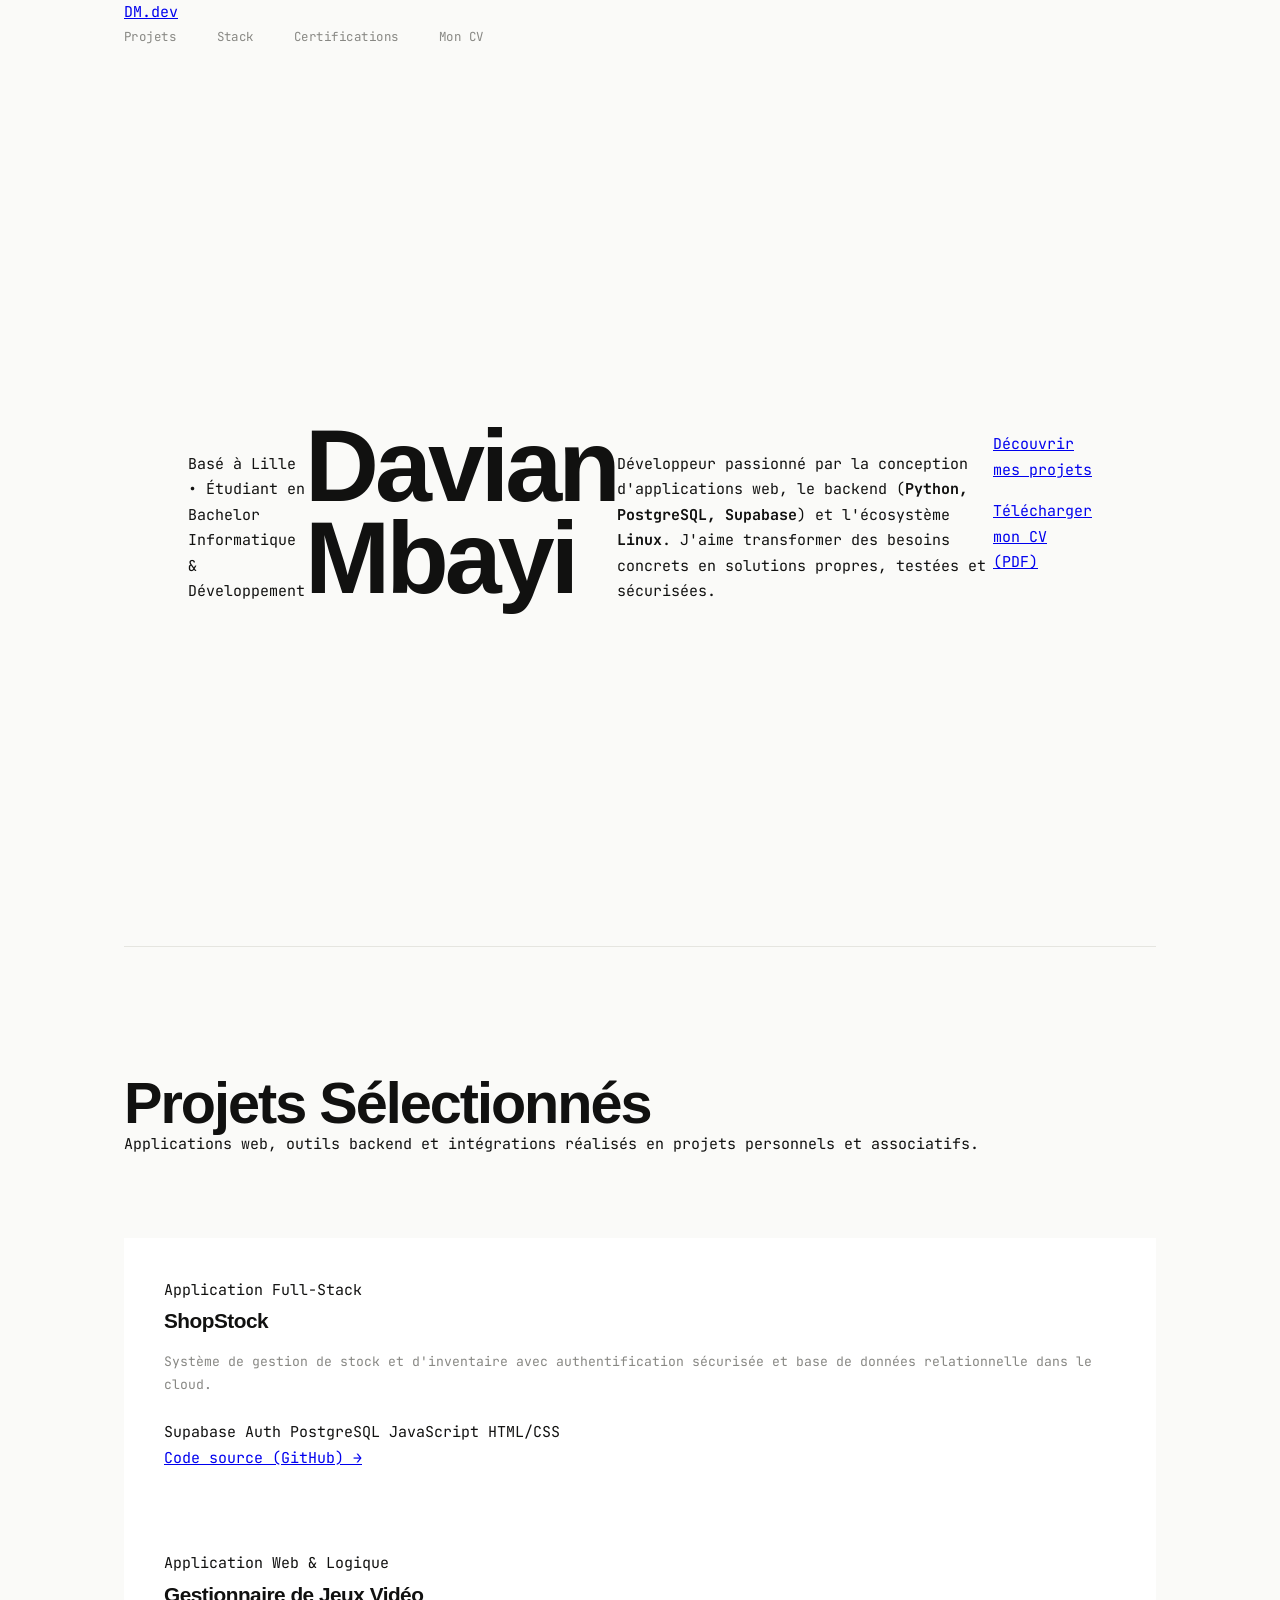
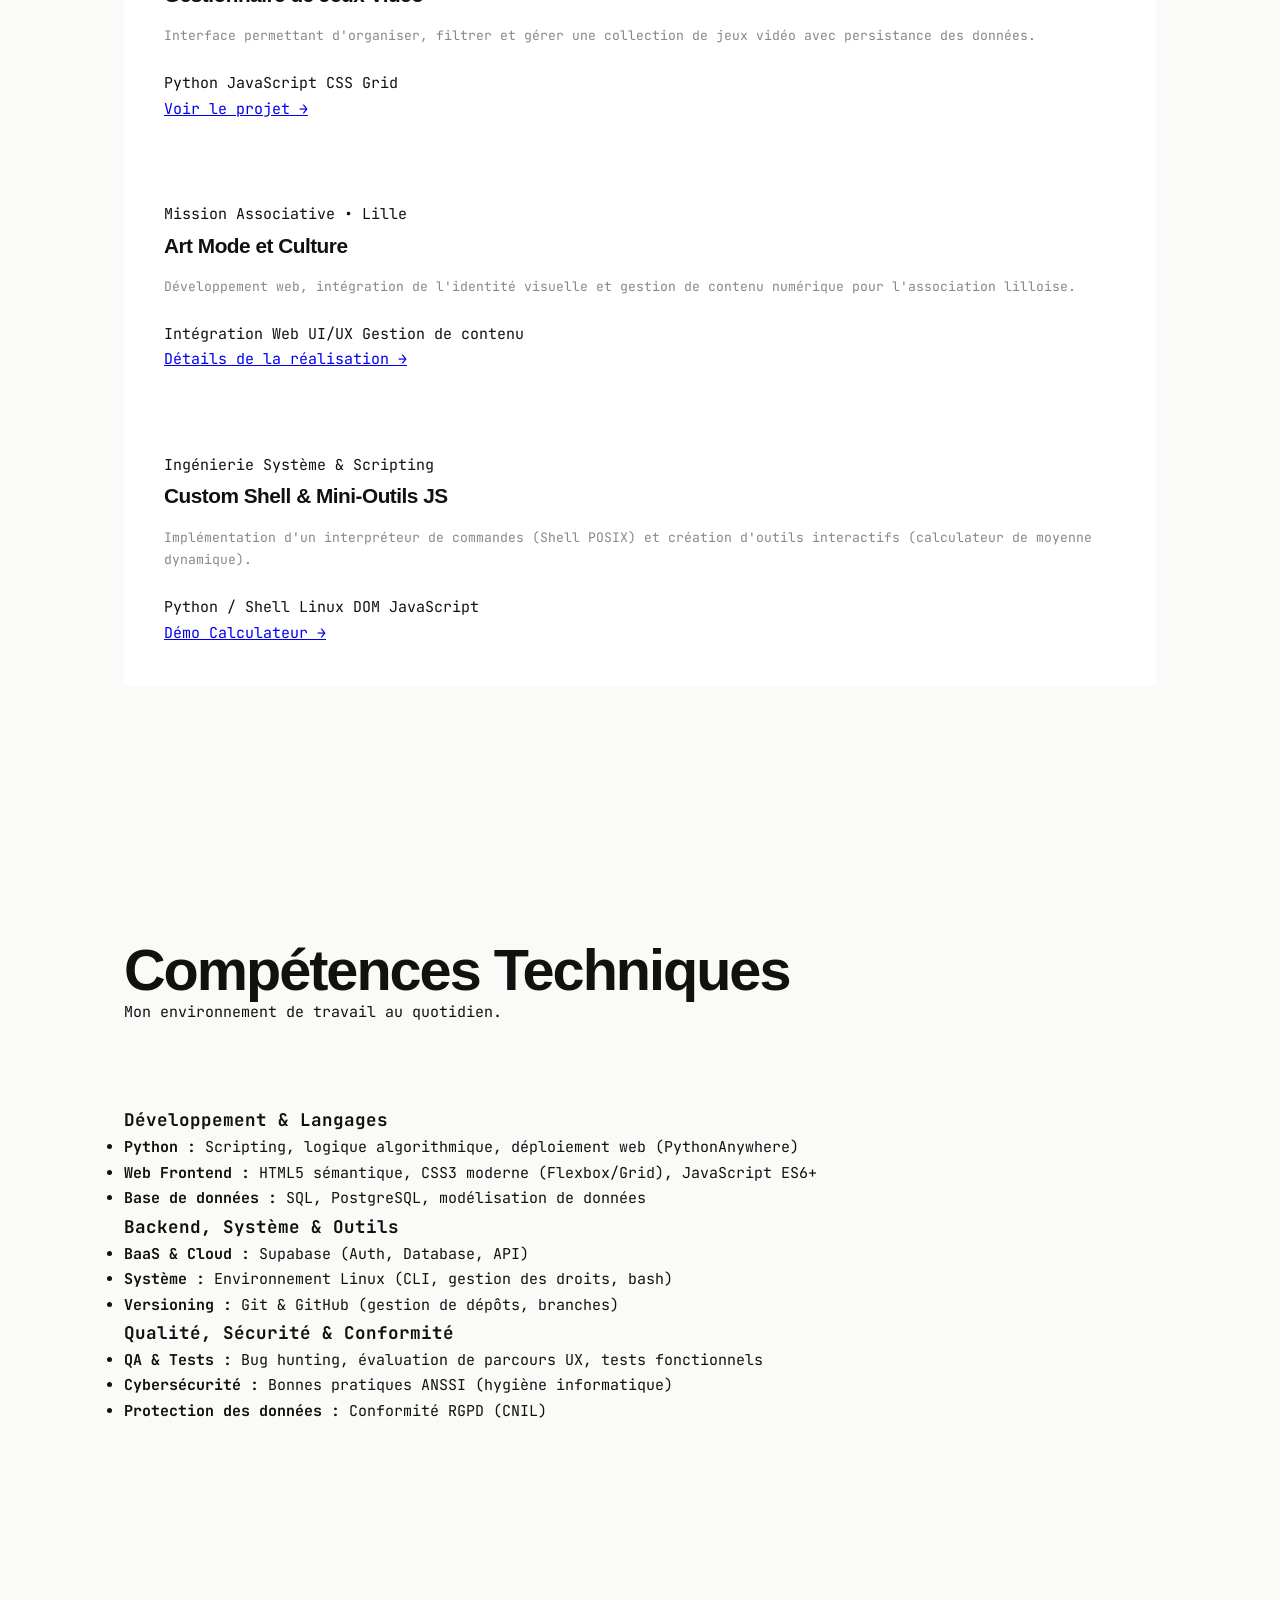
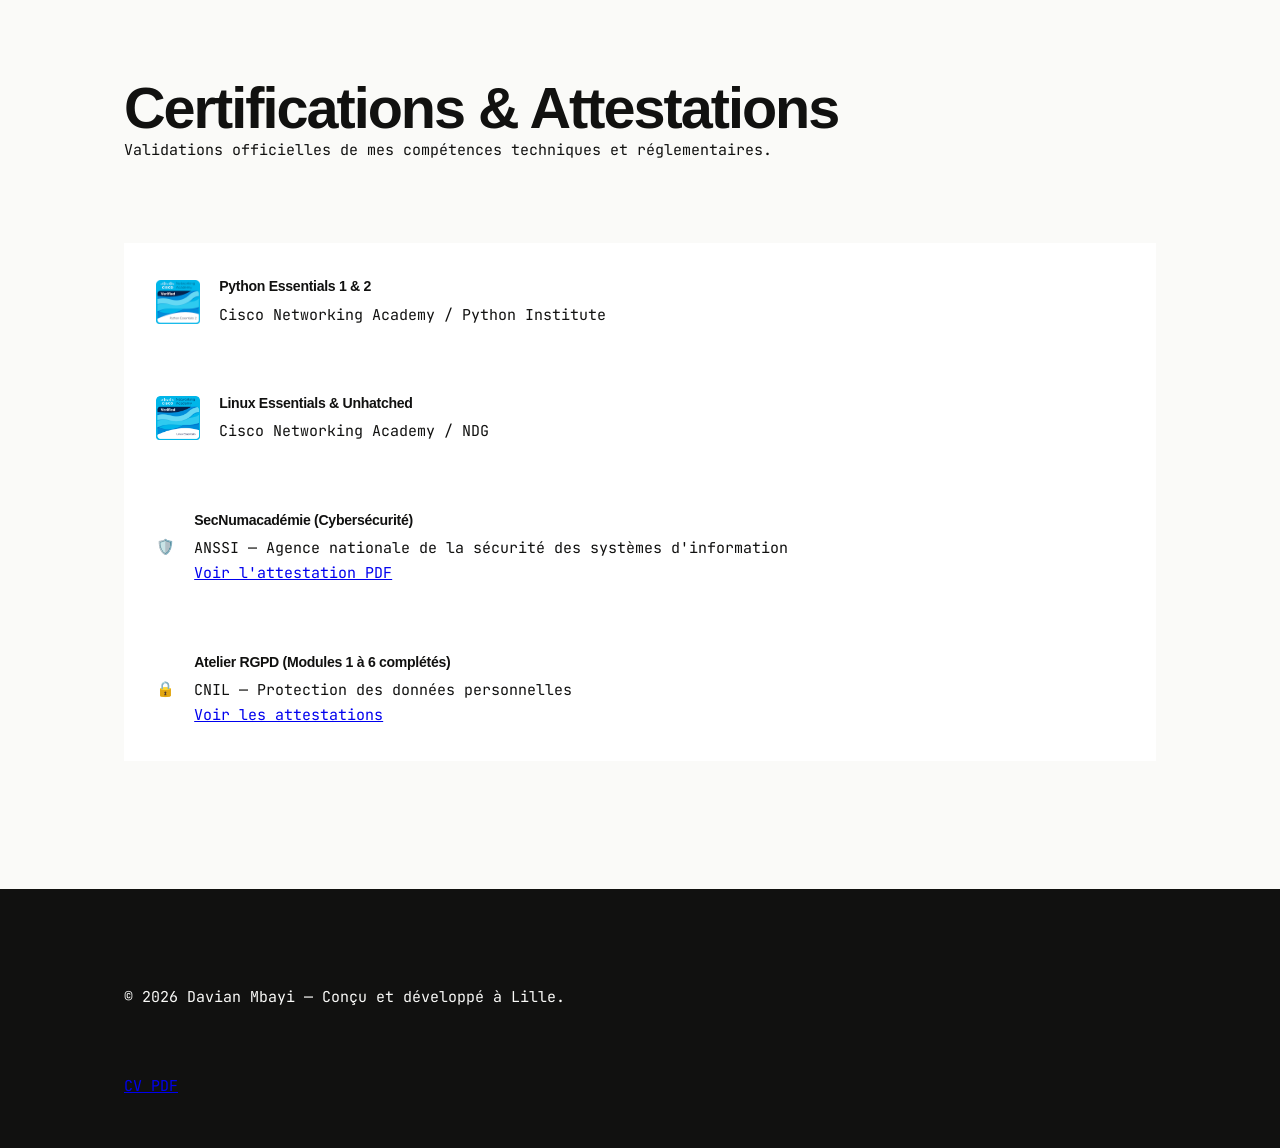
==== commit c2f91df3: "Refactor index.html for improved structure and content" ====
--- a/index.html
+++ b/index.html
@@ -1,364 +1,214 @@
-<!doctype html>
+<!DOCTYPE html>
 <html lang="fr">
 <head>
-  <meta charset="utf-8" />
-  <meta name="viewport" content="width=device-width, initial-scale=1" />
-  <title>Davian Mbayi — IT & Cybersécurité</title>
-  <link rel="preconnect" href="https://fonts.googleapis.com">
-  <link href="https://fonts.googleapis.com/css2?family=Syne:wght@400;600;700;800&family=JetBrains+Mono:wght@300;400;500&display=swap" rel="stylesheet">
-  <link rel="stylesheet" href="style.css">
+    <meta charset="UTF-8">
+    <meta name="viewport" content="width=device-width, initial-scale=1.0">
+    <title>Davian Mbayi | Développeur & Étudiant IT</title>
+    <meta name="description" content="Portfolio de Davian Mbayi, étudiant en Bachelor Informatique & Développement à Lille. Projets Web, Python, PostgreSQL et Linux.">
+    <link rel="stylesheet" href="style.css">
+    <link rel="preconnect" href="https://fonts.googleapis.com">
+    <link rel="preconnect" href="https://fonts.gstatic.com" crossorigin>
+    <link href="https://fonts.googleapis.com/css2?family=Inter:wght@400;500;600;700&family=JetBrains+Mono:wght@400;500&display=swap" rel="stylesheet">
 </head>
 <body>
 
-  <div class="noise"></div>
-
-  <!-- NAV -->
-  <nav class="nav">
-    <span class="nav-logo">DM<span class="dot">.</span></span>
-    <div class="nav-links">
-      <a href="#about">Profil</a>
-      <a href="#parcours">Parcours</a>
-      <a href="#skills">Skills</a>
-      <a href="#projets">Projets</a>
-      <a href="#contact" class="nav-cta">Contact</a>
-    </div>
-    <button class="nav-burger" aria-label="Menu">
-      <span></span><span></span>
-    </button>
-  </nav>
-
-  <div class="nav-mobile">
-    <a href="#about">Profil</a>
-    <a href="#parcours">Parcours</a>
-    <a href="#skills">Skills</a>
-    <a href="#projets">Projets</a>
-    <a href="#contact">Contact</a>
-  </div>
-
-  <!-- HERO -->
-  <section class="hero" id="about">
-    <div class="hero-grid">
-      <div class="hero-left">
-        <h1>Davian<br><span class="outline">Mbayi</span></h1>
-        <p class="hero-role">Étudiant en BTS Informatique & Développement<span class="sep">/</span>Développement logiciel</p>
-        <p class="hero-desc">Étudiant en Bachelor Informatique & Développement à l'IPSSI Lille. Spécialisé en administration système, réseaux et sécurisation des infrastructures.</p>
-        <div class="hero-actions">
-          <a href="Mon%20CV/CV-Davian-Mbayi%20(1).pdf" class="btn">Télécharger CV</a>
-          <a href="#parcours" class="btn-ghost">Voir le parcours →</a>
+    <header class="navbar">
+        <div class="container nav-content">
+            <a href="#" class="logo">DM<span>.dev</span></a>
+            <nav class="nav-links">
+                <a href="#projets">Projets</a>
+                <a href="#competences">Stack</a>
+                <a href="#certifications">Certifications</a>
+                <a href="Mon CV/MBAYI-Davian-cv (3)_Tech_IT.pdf" target="_blank" class="btn-outline">Mon CV</a>
+            </nav>
         </div>
-        <div class="hero-meta">
-          <span>📍 Lille, France</span>
-          <span>🎓 IPSSI 2025–2028</span>
+    </header>
+
+    <main class="container">
+        <!-- SECTION HERO -->
+        <section class="hero">
+            <div class="badge-status">
+                <span class="pulse"></span> Basé à Lille • Étudiant en Bachelor Informatique & Développement
+            </div>
+            <h1>Davian Mbayi</h1>
+            <p class="hero-subtitle">
+                Développeur passionné par la conception d'applications web, le backend (<strong>Python, PostgreSQL, Supabase</strong>) et l'écosystème <strong>Linux</strong>. J'aime transformer des besoins concrets en solutions propres, testées et sécurisées.
+            </p>
+            <div class="hero-actions">
+                <a href="#projets" class="btn-primary">Découvrir mes projets</a>
+                <a href="Mon CV/MBAYI-Davian-cv (3)_Tech_IT.pdf" target="_blank" class="btn-secondary">Télécharger mon CV (PDF)</a>
+            </div>
+        </section>
+
+        <!-- SECTION PROJETS -->
+        <section id="projets" class="section">
+            <div class="section-header">
+                <h2>Projets Sélectionnés</h2>
+                <p>Applications web, outils backend et intégrations réalisés en projets personnels et associatifs.</p>
+            </div>
+
+            <div class="grid-projects">
+                <!-- Projet 1 -->
+                <article class="card project-card">
+                    <div class="project-content">
+                        <span class="project-type">Application Full-Stack</span>
+                        <h3>ShopStock</h3>
+                        <p>Système de gestion de stock et d'inventaire avec authentification sécurisée et base de données relationnelle dans le cloud.</p>
+                        <div class="tech-tags">
+                            <span>Supabase Auth</span>
+                            <span>PostgreSQL</span>
+                            <span>JavaScript</span>
+                            <span>HTML/CSS</span>
+                        </div>
+                    </div>
+                    <div class="project-links">
+                        <a href="#" target="_blank">Code source (GitHub) →</a>
+                    </div>
+                </article>
+
+                <!-- Projet 2 -->
+                <article class="card project-card">
+                    <div class="project-content">
+                        <span class="project-type">Application Web & Logique</span>
+                        <h3>Gestionnaire de Jeux Vidéo</h3>
+                        <p>Interface permettant d'organiser, filtrer et gérer une collection de jeux vidéo avec persistance des données.</p>
+                        <div class="tech-tags">
+                            <span>Python</span>
+                            <span>JavaScript</span>
+                            <span>CSS Grid</span>
+                        </div>
+                    </div>
+                    <div class="project-links">
+                        <a href="#" target="_blank">Voir le projet →</a>
+                    </div>
+                </article>
+
+                <!-- Projet 3 -->
+                <article class="card project-card">
+                    <div class="project-content">
+                        <span class="project-type">Mission Associative • Lille</span>
+                        <h3>Art Mode et Culture</h3>
+                        <p>Développement web, intégration de l'identité visuelle et gestion de contenu numérique pour l'association lilloise.</p>
+                        <div class="tech-tags">
+                            <span>Intégration Web</span>
+                            <span>UI/UX</span>
+                            <span>Gestion de contenu</span>
+                        </div>
+                    </div>
+                    <div class="project-links">
+                        <a href="#" target="_blank">Détails de la réalisation →</a>
+                    </div>
+                </article>
+
+                <!-- Projet 4 -->
+                <article class="card project-card">
+                    <div class="project-content">
+                        <span class="project-type">Ingénierie Système & Scripting</span>
+                        <h3>Custom Shell & Mini-Outils JS</h3>
+                        <p>Implémentation d'un interpréteur de commandes (Shell POSIX) et création d'outils interactifs (calculateur de moyenne dynamique).</p>
+                        <div class="tech-tags">
+                            <span>Python / Shell</span>
+                            <span>Linux</span>
+                            <span>DOM JavaScript</span>
+                        </div>
+                    </div>
+                    <div class="project-links">
+                        <a href="Projet/Moyenne.html" target="_blank">Démo Calculateur →</a>
+                    </div>
+                </article>
+            </div>
+        </section>
+
+        <!-- SECTION COMPÉTENCES (BENTO) -->
+        <section id="competences" class="section">
+            <div class="section-header">
+                <h2>Compétences Techniques</h2>
+                <p>Mon environnement de travail au quotidien.</p>
+            </div>
+
+            <div class="bento-grid">
+                <div class="card bento-item">
+                    <h3>Développement & Langages</h3>
+                    <ul class="skill-list">
+                        <li><strong>Python :</strong> Scripting, logique algorithmique, déploiement web (PythonAnywhere)</li>
+                        <li><strong>Web Frontend :</strong> HTML5 sémantique, CSS3 moderne (Flexbox/Grid), JavaScript ES6+</li>
+                        <li><strong>Base de données :</strong> SQL, PostgreSQL, modélisation de données</li>
+                    </ul>
+                </div>
+
+                <div class="card bento-item">
+                    <h3>Backend, Système & Outils</h3>
+                    <ul class="skill-list">
+                        <li><strong>BaaS & Cloud :</strong> Supabase (Auth, Database, API)</li>
+                        <li><strong>Système :</strong> Environnement Linux (CLI, gestion des droits, bash)</li>
+                        <li><strong>Versioning :</strong> Git & GitHub (gestion de dépôts, branches)</li>
+                    </ul>
+                </div>
+
+                <div class="card bento-item">
+                    <h3>Qualité, Sécurité & Conformité</h3>
+                    <ul class="skill-list">
+                        <li><strong>QA & Tests :</strong> Bug hunting, évaluation de parcours UX, tests fonctionnels</li>
+                        <li><strong>Cybersécurité :</strong> Bonnes pratiques ANSSI (hygiène informatique)</li>
+                        <li><strong>Protection des données :</strong> Conformité RGPD (CNIL)</li>
+                    </ul>
+                </div>
+            </div>
+        </section>
+
+        <!-- SECTION CERTIFICATIONS -->
+        <section id="certifications" class="section">
+            <div class="section-header">
+                <h2>Certifications & Attestations</h2>
+                <p>Validations officielles de mes compétences techniques et réglementaires.</p>
+            </div>
+
+            <div class="cert-grid">
+                <div class="card cert-card">
+                    <img src="certifications/Linux/python-essentials-2.png" alt="Badge Python Essentials 2" class="cert-badge">
+                    <div>
+                        <h4>Python Essentials 1 & 2</h4>
+                        <p class="cert-issuer">Cisco Networking Academy / Python Institute</p>
+                    </div>
+                </div>
+
+                <div class="card cert-card">
+                    <img src="certifications/Linux/linux-essentials.png" alt="Badge Linux Essentials" class="cert-badge">
+                    <div>
+                        <h4>Linux Essentials & Unhatched</h4>
+                        <p class="cert-issuer">Cisco Networking Academy / NDG</p>
+                    </div>
+                </div>
+
+                <div class="card cert-card">
+                    <div class="cert-icon">🛡️</div>
+                    <div>
+                        <h4>SecNumacadémie (Cybersécurité)</h4>
+                        <p class="cert-issuer">ANSSI — Agence nationale de la sécurité des systèmes d'information</p>
+                        <a href="certifications/ANSSI/Certification ANSSI.pdf" target="_blank" class="cert-link">Voir l'attestation PDF</a>
+                    </div>
+                </div>
+
+                <div class="card cert-card">
+                    <div class="cert-icon">🔒</div>
+                    <div>
+                        <h4>Atelier RGPD (Modules 1 à 6 complétés)</h4>
+                        <p class="cert-issuer">CNIL — Protection des données personnelles</p>
+                        <a href="certifications/RGPD/Certification module 1 RGPD.pdf" target="_blank" class="cert-link">Voir les attestations</a>
+                    </div>
+                </div>
+            </div>
+        </section>
+    </main>
+
+    <footer class="footer">
+        <div class="container footer-content">
+            <p>© 2026 Davian Mbayi — Conçu et développé à Lille.</p>
+            <div class="footer-links">
+                <a href="Mon CV/MBAYI-Davian-cv (3)_Tech_IT.pdf" target="_blank">CV PDF</a>
+            </div>
         </div>
-      </div>
-      <div class="hero-right">
-        <div class="photo-wrap">
-          <img src="image/tmp_2f2586fd-d0c3-43d9-8a4e-7d908abcc074.jpeg" alt="Davian Mbayi">
-          <div class="photo-glow"></div>
-        </div>
-        <div class="stat-card stat-1">
-          <span class="stat-num">6+</span>
-          <span class="stat-label">Certifications</span>
-        </div>
-        <div class="stat-card stat-2">
-          <span class="stat-num">4</span>
-          <span class="stat-label">Projets réalisés</span>
-        </div>
-      </div>
-    </div>
-    <div class="scroll-hint">scroll <span>↓</span></div>
-  </section>
-
-  <!-- PARCOURS -->
-  <section class="section" id="parcours">
-    <div class="container">
-      <div class="section-header">
-        <span class="tag">01 / PARCOURS</span>
-        <h2>Mon chemin<br><span class="accent">jusqu'ici</span></h2>
-      </div>
-
-      <div class="parcours-grid">
-
-        <!-- FORMATION -->
-        <div class="parcours-col">
-          <h3 class="parcours-col-title"><span class="icon-wrap">🎓</span> Formation</h3>
-
-          <div class="parcours-card">
-            <div class="parcours-card-head">
-              <span class="parcours-date">2025 — 2028</span>
-              <span class="parcours-badge current">En cours</span>
-            </div>
-            <h4>Bachelor Informatique & Développement</h4>
-            <p class="parcours-place">IPSSI — Lille</p>
-            <p class="parcours-desc">Formation en 3 ans orientée administration système, réseaux, cybersécurité et développement web & applicatif.</p>
-            <ul class="parcours-tags">
-              <li>Sécurité réseau</li><li>Développement</li><li>Architecture IT</li>
-            </ul>
-          </div>
-
-          <div class="parcours-card">
-            <div class="parcours-card-head">
-              <span class="parcours-date">2024 — 2025</span>
-              <span class="parcours-badge done">Obtenu</span>
-            </div>
-            <h4>Baccalauréat Scientifique</h4>
-            <p class="parcours-place">Série S</p>
-            <p class="parcours-desc">Baccalauréat scientifique obtenu, solide base en mathématiques et sciences appliquées.</p>
-            <ul class="parcours-tags">
-              <li>Mathématiques</li><li>Sciences</li>
-            </ul>
-          </div>
-        </div>
-
-        <!-- EXPÉRIENCE -->
-        <div class="parcours-col">
-          <h3 class="parcours-col-title"><span class="icon-wrap">💼</span> Expérience</h3>
-
-          <div class="parcours-card highlight">
-            <div class="parcours-card-head">
-              <span class="parcours-date">18 Mai 2026 — 18 Juillet 2026</span>
-              <span class="parcours-badge done">Terminé</span>
-            </div>
-            <h4>Stage - Réalisation Site Web</h4>
-            <p class="parcours-place">Association Art Mode & Culture (AMC)</p>
-            <p class="parcours-desc">Stage de 2 mois dans le domaine du développement web réalisé chez Art Mode & Culture. Création d'un site web SPA (Single Page Application).</p>
-            <a href="https://www.artmodeetculture.com/" target="_blank" class="project-link">Voir le Site</a>
-            <ul class="parcours-tags">
-              <li>HTML5/CSS3</li><li>Javascript</li><li>PHP8</li>
-            </ul>
-          </div>
-
-          <div class="parcours-card">
-            <div class="parcours-card-head">
-              <span class="parcours-date">Juin — Août 2024</span>
-              <span class="parcours-badge done">Terminé</span>
-            </div>
-            <h4>Conseiller en Boutique</h4>
-            <p class="parcours-place">Vodacom Congo</p>
-            <p class="parcours-desc">Accueil et conseil clients sur les smartphones et accessoires. Aide à l'activation et à la configuration des appareils mobiles.</p>
-            <ul class="parcours-tags">
-              <li>Support client</li><li>Hardware</li><li>Télécom</li>
-            </ul>
-          </div>
-        </div>
-
-      </div>
-    </div>
-  </section>
-
-  <!-- SKILLS -->
-  <section class="section section-alt" id="skills">
-    <div class="container">
-      <div class="section-header">
-        <span class="tag">02 / COMPÉTENCES</span>
-        <h2>Tech <span class="accent">Stack</span></h2>
-      </div>
-      <div class="skills-grid">
-        <div class="skill-block">
-          <div class="skill-block-icon">🛡️</div>
-          <h3>Sécurité & Réseaux</h3>
-          <ul>
-            <li>CISCO CCNA 1 & 2</li>
-            <li>Windows Server 2019 & Linux Debian</li>
-            <li>Active Directory, DNS, DHCP</li>
-            <li>Firewall & VMware (ESXi, vSphere)</li>
-            <li>Architecture DMZ & zones réseau</li>
-          </ul>
-        </div>
-        <div class="skill-block">
-          <div class="skill-block-icon">💻</div>
-          <h3>Développement</h3>
-          <ul>
-            <li>Python 3.13 & JavaScript</li>
-            <li>HTML5 / CSS3</li>
-            <li>PHP 8+ & SQL (MySQL, SQLite3)</li>
-            <li>C & C#</li>
-            <li>PowerShell Scripting</li>
-          </ul>
-        </div>
-        <div class="skill-block">
-          <div class="skill-block-icon">🔧</div>
-          <h3>Outils & DevOps</h3>
-          <ul>
-            <li>Docker & Git / GitHub</li>
-            <li>Unity</li>
-            <li>CustomTkinter (Python GUI)</li>
-            <li>Apache</li>
-          </ul>
-        </div>
-      </div>
-    </div>
-  </section>
-
-  <!-- PROJETS -->
-  <section class="section" id="projets">
-    <div class="container">
-      <div class="section-header">
-        <span class="tag">03 / PROJETS</span>
-        <h2>Ce que j'ai <span class="accent">construit</span></h2>
-      </div>
-      <div class="projects-grid">
-
-        <a class="project-card big" href="https://github.com/Davian-Mbayi/Gestionnaire-Collection.git" target="_blank">
-          <div class="project-card-inner">
-            <span class="project-date">Janvier 2026 · Projet personnel</span>
-            <h3>Gestionnaire de Collection Rétro</h3>
-            <p>Application Desktop sécurisée pour gérer une collection de jeux vidéo et suivre leur avancement.</p>
-            <div class="project-footer">
-              <ul class="project-tags"><li>Python 3.13</li><li>CustomTkinter</li><li>SQLite3</li></ul>
-              <span class="project-link">Code source →</span>
-            </div>
-          </div>
-          <div class="project-img">
-            <img src="image/gestionnaire-jeux.png" alt="Gestionnaire de Collection">
-          </div>
-        </a>
-
-        <div class="project-card">
-          <span class="project-date">Février 2026 · IPSSI</span>
-          <h3>Infrastructure Sécurisée</h3>
-          <p>Construction d'une infrastructure en groupe avec zones réseaux (DMZ, utilisateurs, infrastructure).</p>
-          <ul class="project-tags"><li>Réseau</li><li>Sécurité</li><li>Architecture</li></ul>
-        </div>
-
-        <a class="project-card" href="https://github.com/ImadAtouani/Quizzeo" target="_blank">
-          <span class="project-date">Novembre 2025 · IPSSI</span>
-          <h3>Quizzeo</h3>
-          <p>Plateforme de quiz multi-rôle (Admin / Entreprise / Participant) avec flux adaptés.</p>
-          <ul class="project-tags"><li>PHP 8+</li><li>MySQL</li><li>Apache</li></ul>
-          <span class="project-link">Code source →</span>
-        </a>
-
-       <a class="project-card big" href="Projet/Moyenne.html" target="_blank">
-          <div class="project-card-inner">
-            <span class="project-date">2026 · Projet personnel</span>
-            <h3>Calculateur de Moyenne</h3>
-            <p>Outil interactif de calcul de moyenne avec coefficients et gestion des notes.</p>
-            <div class="project-footer">
-              <ul class="project-tags"><li>JavaScript</li><li>HTML5/CSS3</li></ul>
-              <span class="project-link">Démo live →</span>
-            </div>
-          </div>
-          <div class="project-img">
-            <img src="image/Capture%20d'écran%202026-07-26%20185407.png" alt="Calculateur de Moyenne">
-          </div>
-        </a>
-      </div>
-    </div>
-  </section>
-
-  <!-- CERTIFICATIONS -->
-  <section class="section section-alt" id="certifs">
-    <div class="container">
-      <div class="section-header">
-        <span class="tag">04 / CERTIFICATIONS</span>
-        <h2>Certifications <span class="accent">validées</span></h2>
-      </div>
-      <div class="certs-grid">
-        <div class="cert-card">
-          <img src="certifications/Linux/linux-unhatched.png" alt="Linux Unhatched">
-          <div>
-            <h4>Linux Unhatched</h4>
-            <span>Cisco Networking Academy</span>
-          </div>
-        </div>
-        <div class="cert-card">
-          <img src="certifications/Linux/linux-essentials.png" alt="Linux Essentials">
-          <div>
-            <h4>Linux Essentials</h4>
-            <span>Cisco Networking Academy</span>
-          </div>
-        </div>
-        <div class="cert-card">
-          <img src="certifications/Linux/python-essentials-1.1.png" alt="Python Essentials 1">
-          <div>
-            <h4>Python Essentials 1</h4>
-            <span>Cisco Networking Academy</span>
-          </div>
-        </div>
-        <div class="cert-card">
-          <img src="certifications/Linux/python-essentials-2.png" alt="Python Essentials 2">
-          <div>
-            <h4>Python Essentials 2</h4>
-            <span>Cisco Networking Academy</span>
-          </div>
-        </div>
-        <div class="cert-card cert-text">
-          <div class="cert-icon-big">🛡️</div>
-          <div>
-            <h4>ANSSI SecNumacadémie</h4>
-            <span>Score Authentification : 90%</span>
-          </div>
-        </div>
-        <div class="cert-card cert-text">
-          <div class="cert-icon-big">⚖️</div>
-          <div>
-            <h4>CNIL Atelier RGPD</h4>
-            <span>Modules 1 à 6 validés</span>
-          </div>
-        </div>
-      </div>
-    </div>
-  </section>
-
-  <!-- CONTACT -->
-  <footer id="contact">
-    <div class="container footer-inner">
-      <div class="footer-left">
-        <span class="tag">05 / CONTACT</span>
-        <h2>Travaillons<br><span class="accent">ensemble</span></h2>
-        <p>N'hésitez pas à me contacter pour toute opportunité ou collaboration.</p>
-      </div>
-      <div class="footer-links">
-        <a href="mailto:davianmbayi20@gmail.com" class="contact-link">
-          <span class="contact-icon">✉</span>
-          <span>davianmbayi20@gmail.com</span>
-        </a>
-        <a href="https://www.linkedin.com/in/davian-mbayi-647b92385/" target="_blank" class="contact-link">
-          <span class="contact-icon">in</span>
-          <span>LinkedIn</span>
-        </a>
-        <a href="https://github.com/Davian-Mbayi" target="_blank" class="contact-link">
-          <span class="contact-icon">⌥</span>
-          <span>GitHub</span>
-        </a>
-      </div>
-    </div>
-    <div class="footer-bottom">
-      <span>© 2026 Davian Mbayi</span>
-      <span>Lille, France</span>
-    </div>
-  </footer>
-
-  <script>
-    // Burger menu
-    const burger = document.querySelector('.nav-burger');
-    const mobileNav = document.querySelector('.nav-mobile');
-    burger.addEventListener('click', () => {
-      mobileNav.classList.toggle('open');
-      burger.classList.toggle('active');
-    });
-    mobileNav.querySelectorAll('a').forEach(a => {
-      a.addEventListener('click', () => {
-        mobileNav.classList.remove('open');
-        burger.classList.remove('active');
-      });
-    });
-
-    // Scroll reveal
-    const observer = new IntersectionObserver((entries) => {
-      entries.forEach(e => {
-        if (e.isIntersecting) {
-          e.target.classList.add('visible');
-          observer.unobserve(e.target);
-        }
-      });
-    }, { threshold: 0.1 });
-
-    document.querySelectorAll('.parcours-card, .skill-block, .project-card, .cert-card').forEach(el => {
-      el.classList.add('reveal');
-      observer.observe(el);
-    });
-  </script>
+    </footer>
+
 </body>
 </html>
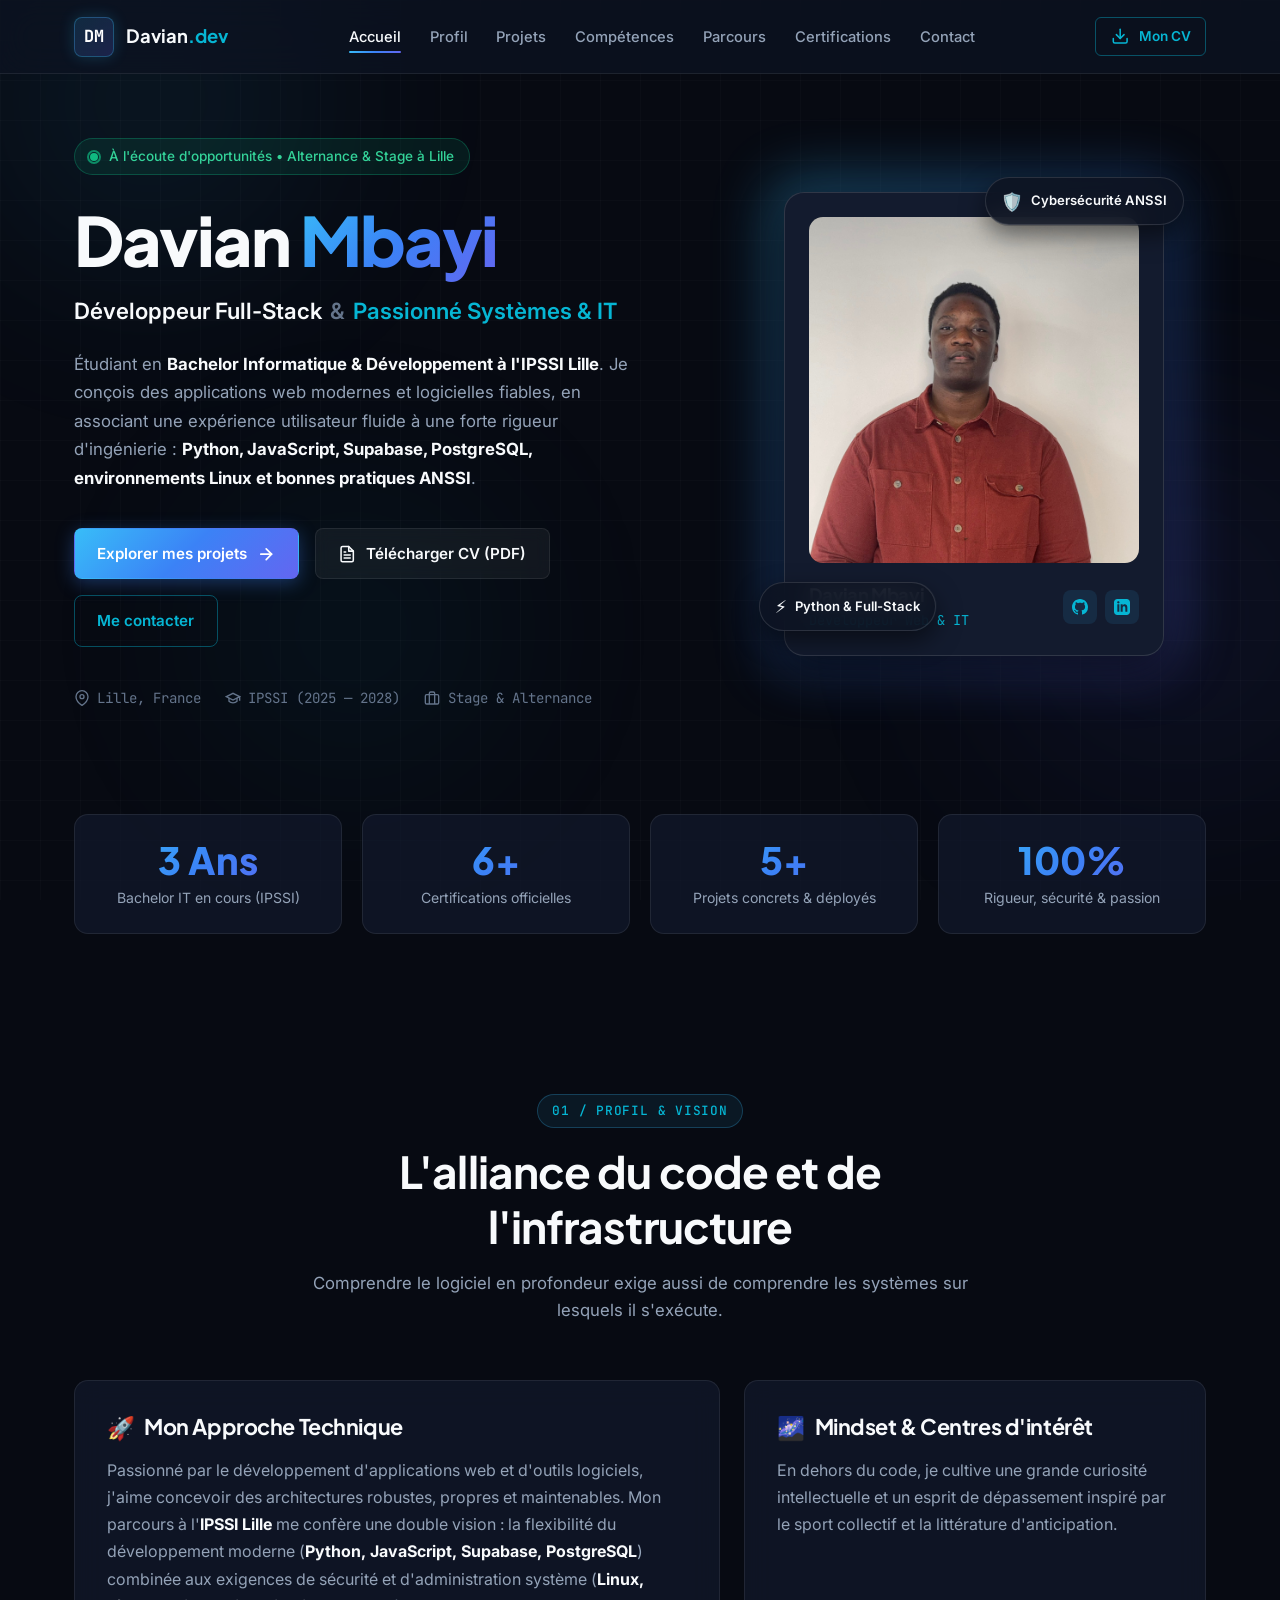
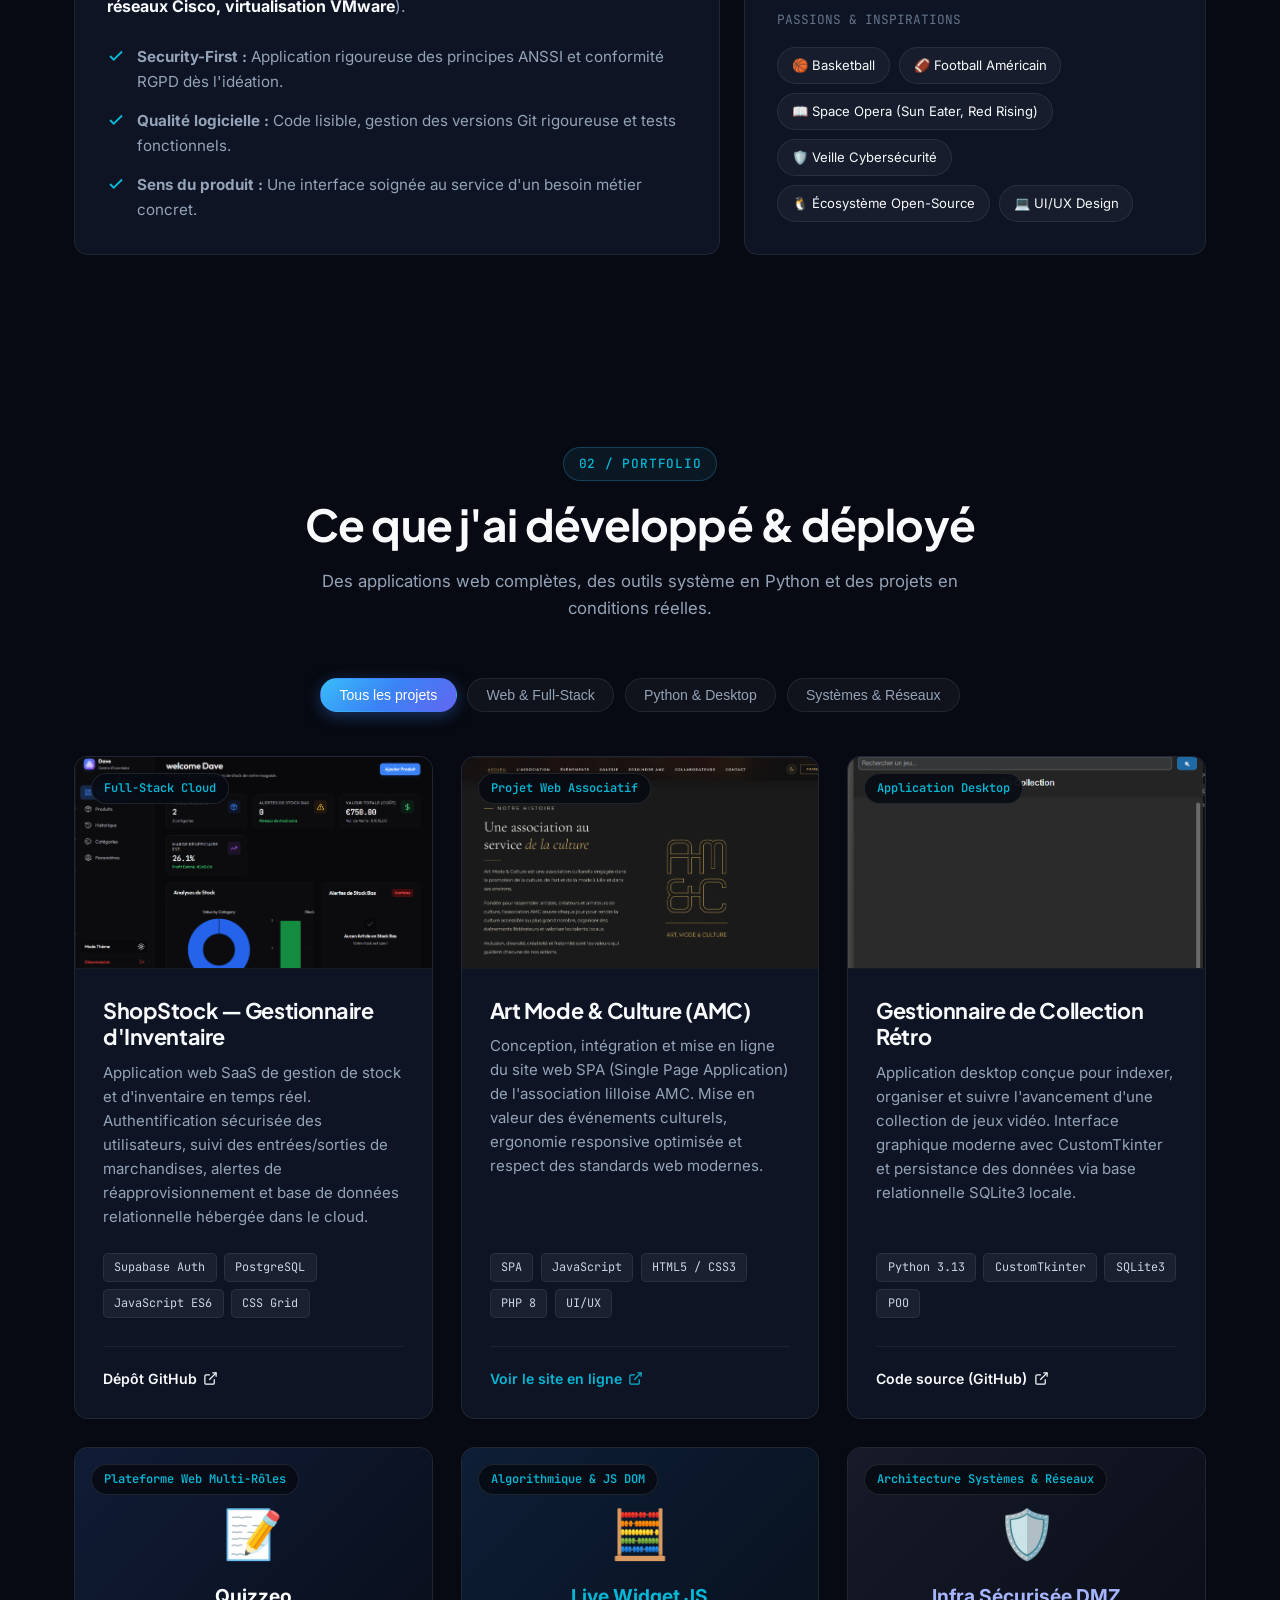
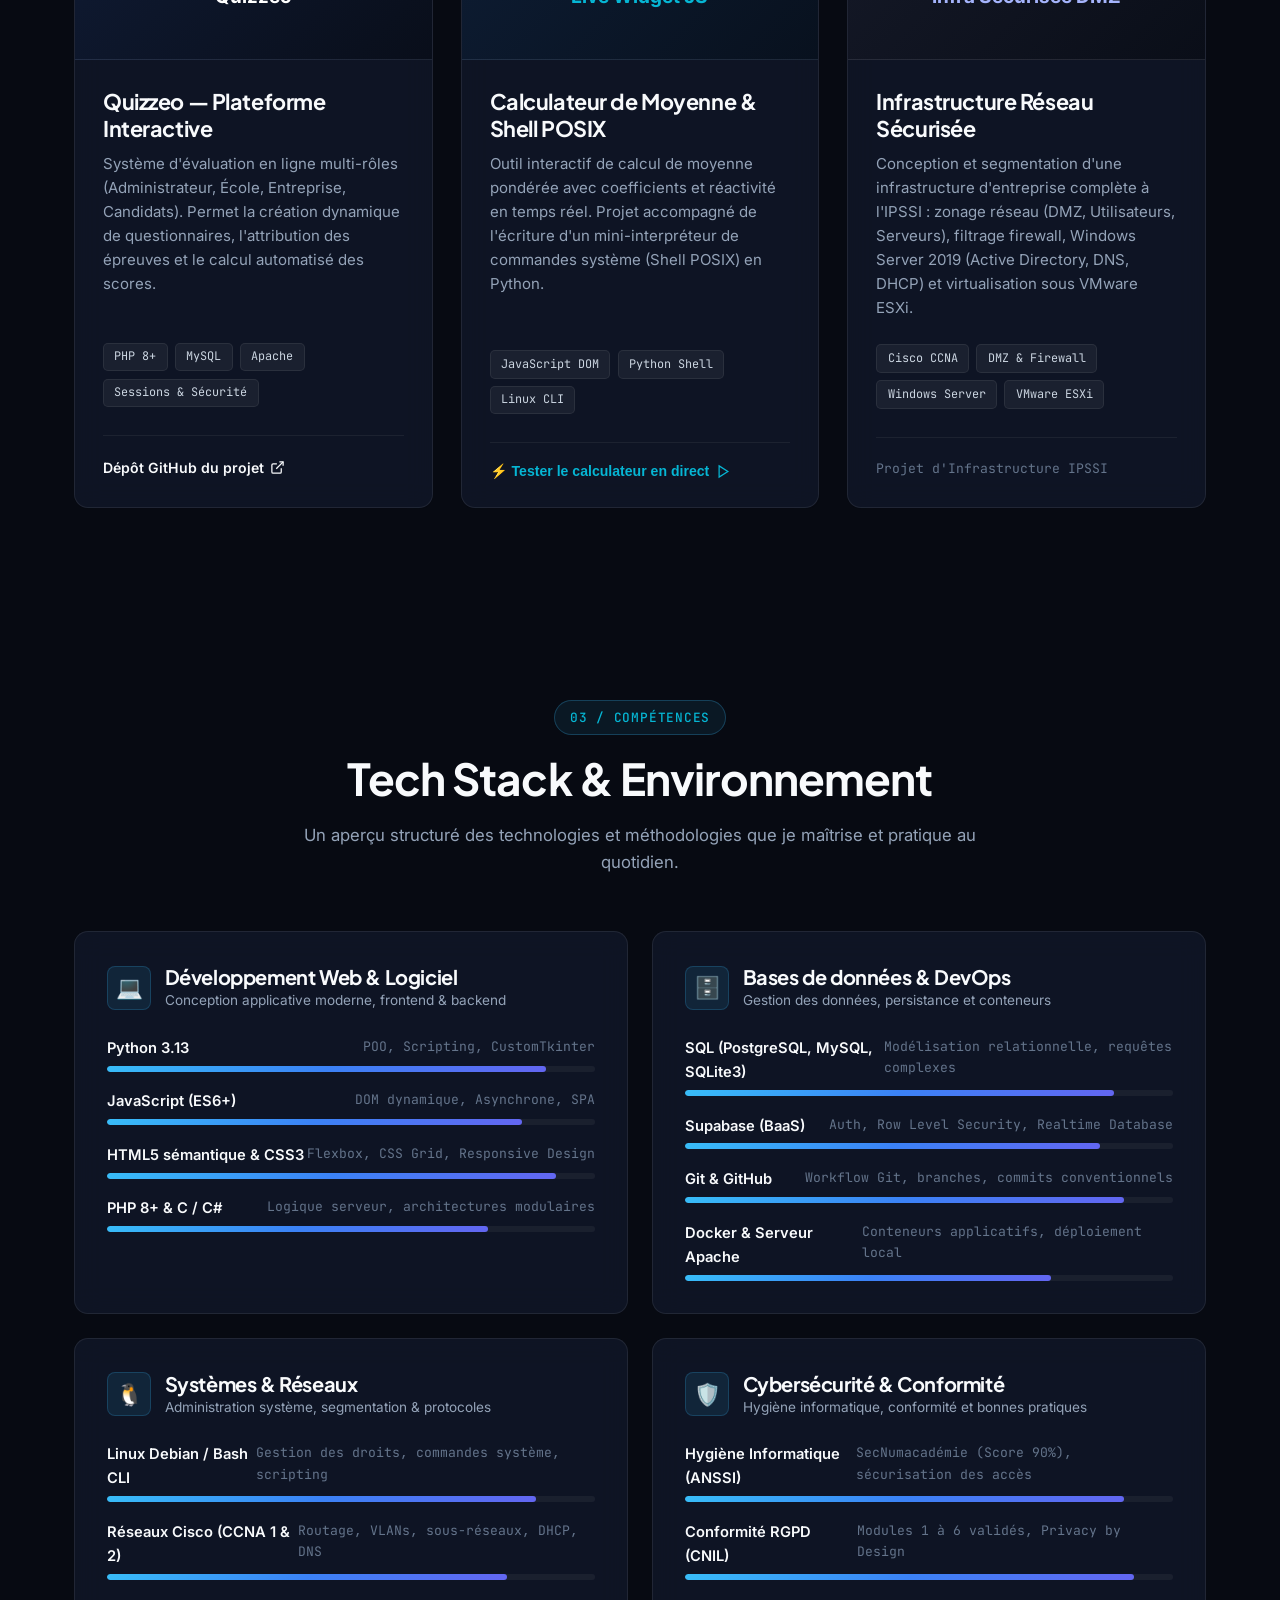
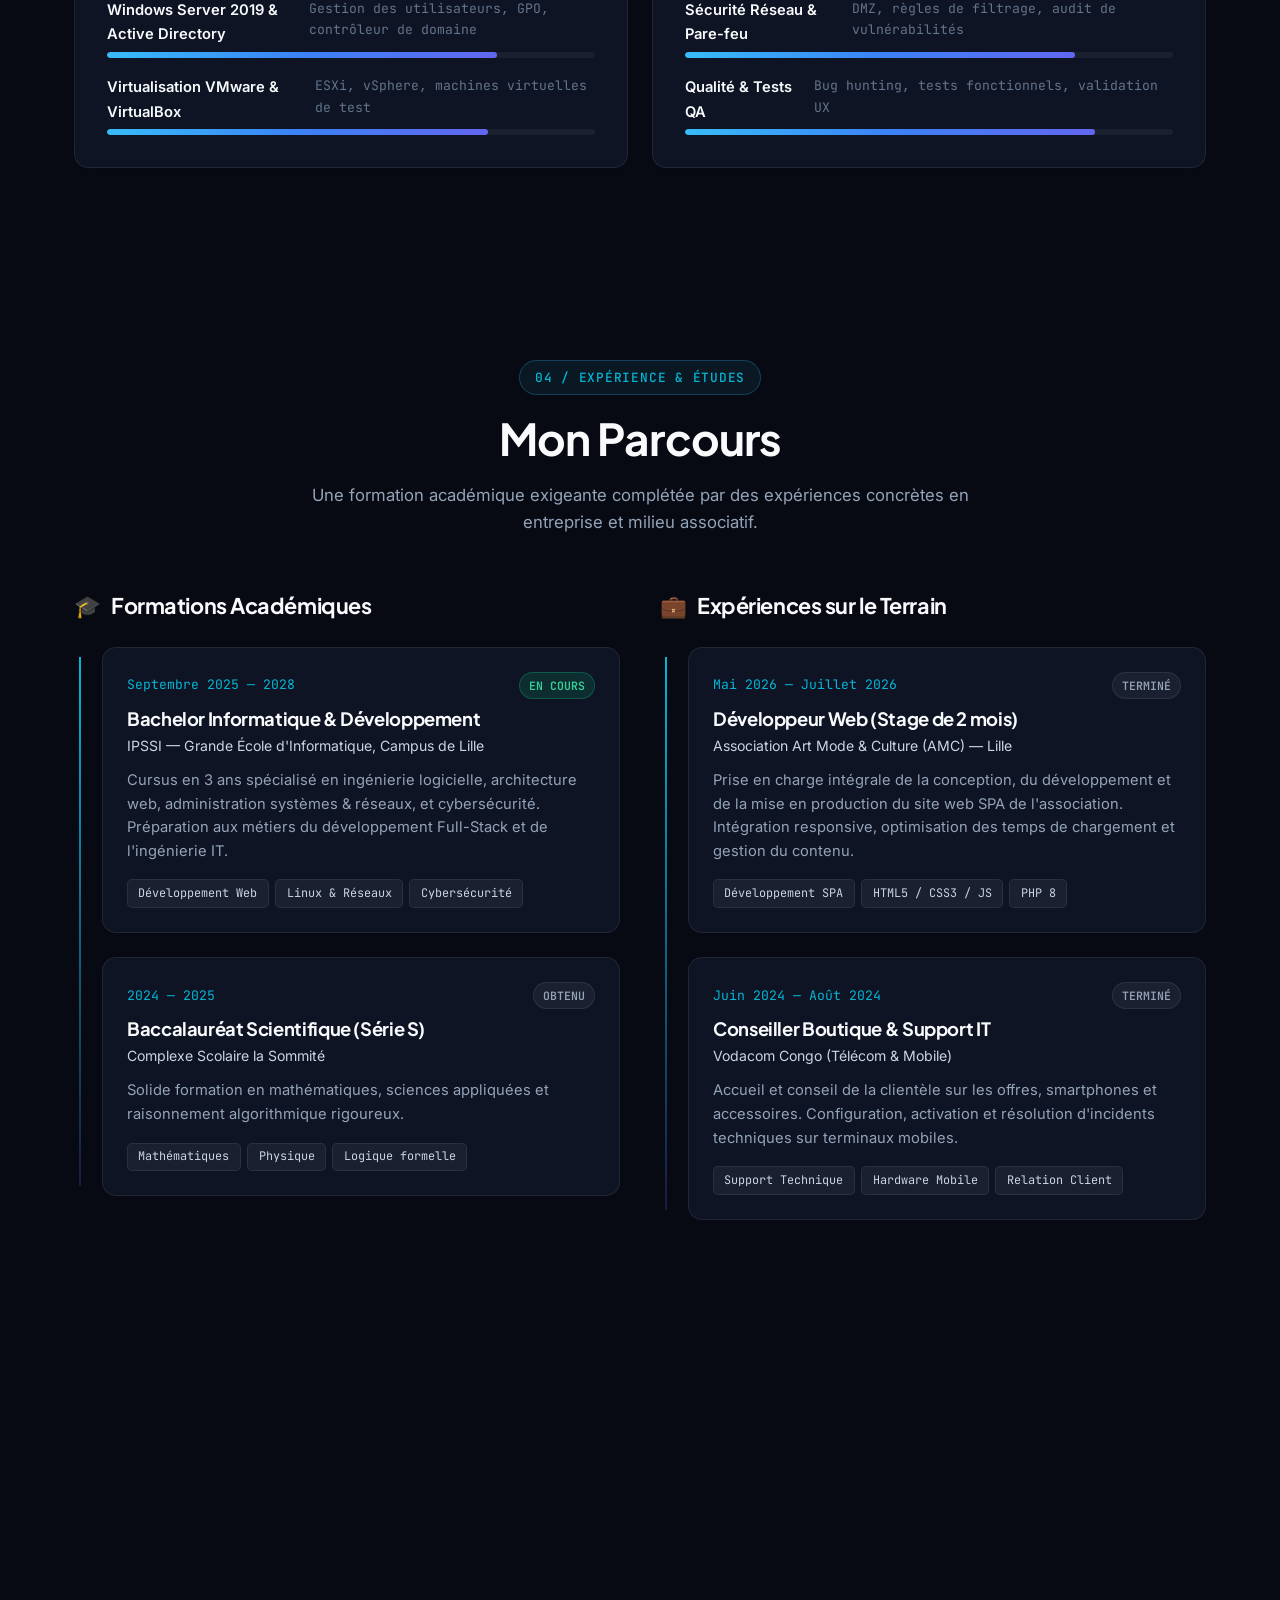
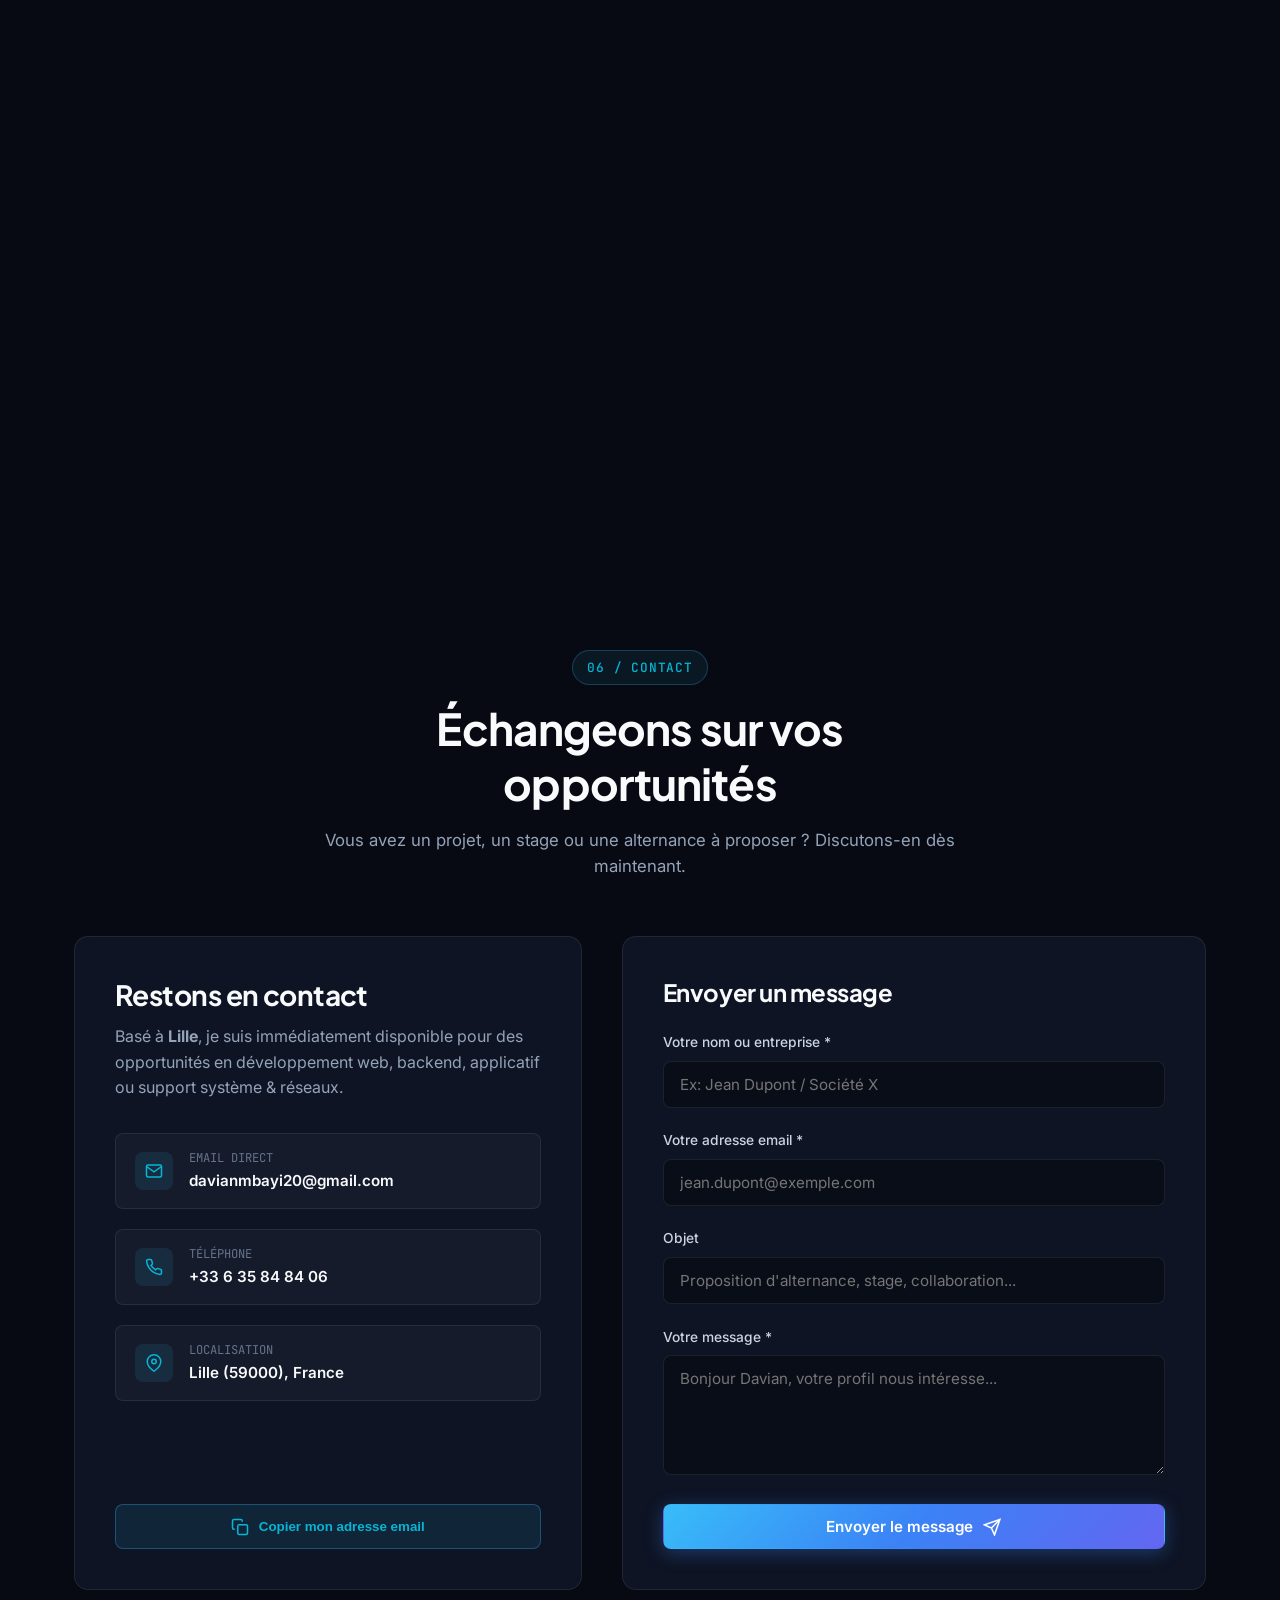
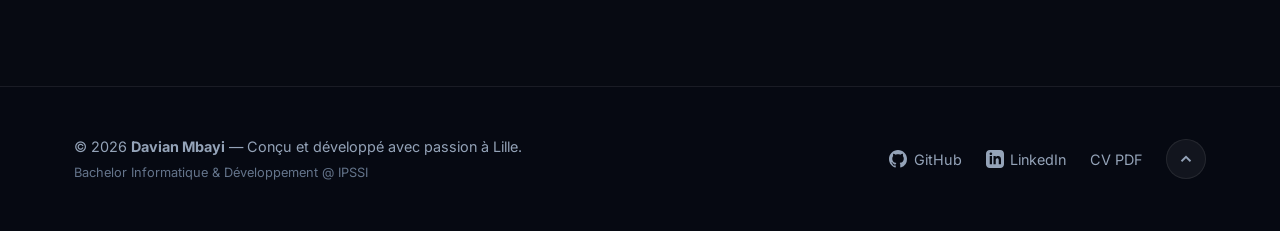
==== commit 1d2698a0: "Refonte du Portfolio" ====
--- a/index.html
+++ b/index.html
@@ -1,214 +1,1108 @@
 <!DOCTYPE html>
 <html lang="fr">
 <head>
-    <meta charset="UTF-8">
-    <meta name="viewport" content="width=device-width, initial-scale=1.0">
-    <title>Davian Mbayi | Développeur & Étudiant IT</title>
-    <meta name="description" content="Portfolio de Davian Mbayi, étudiant en Bachelor Informatique & Développement à Lille. Projets Web, Python, PostgreSQL et Linux.">
-    <link rel="stylesheet" href="style.css">
-    <link rel="preconnect" href="https://fonts.googleapis.com">
-    <link rel="preconnect" href="https://fonts.gstatic.com" crossorigin>
-    <link href="https://fonts.googleapis.com/css2?family=Inter:wght@400;500;600;700&family=JetBrains+Mono:wght@400;500&display=swap" rel="stylesheet">
+  <meta charset="UTF-8">
+  <meta name="viewport" content="width=device-width, initial-scale=1.0">
+  <title>Davian Mbayi | Développeur Full-Stack & Technicien Systèmes / IT</title>
+  
+  <!-- SEO & Meta -->
+  <meta name="description" content="Portfolio de Davian Mbayi, étudiant en Bachelor Informatique & Développement à l'IPSSI Lille. Projets Web, Python, Supabase, PostgreSQL, Linux et Cybersécurité ANSSI.">
+  <meta name="author" content="Davian Mbayi">
+  <meta name="keywords" content="Davian Mbayi, Développeur Web, Python, Linux, Cybersécurité, IPSSI Lille, Supabase, PostgreSQL, Portfolio, Alternance, Stage">
+  <meta name="theme-color" content="#070a12">
+
+  <!-- Open Graph / LinkedIn / Discord -->
+  <meta property="og:type" content="website">
+  <meta property="og:title" content="Davian Mbayi | Développeur Full-Stack & IT">
+  <meta property="og:description" content="Découvrez les projets, compétences et certifications de Davian Mbayi (Bachelor Informatique & Développement @ IPSSI Lille).">
+  <meta property="og:image" content="Assets/images/avatar.webp">
+
+  <!-- Google Fonts: Plus Jakarta Sans, Inter, JetBrains Mono -->
+  <link rel="preconnect" href="https://fonts.googleapis.com">
+  <link rel="preconnect" href="https://fonts.gstatic.com" crossorigin>
+  <link href="https://fonts.googleapis.com/css2?family=Inter:wght@400;500;600;700&family=JetBrains+Mono:wght@400;500;600&family=Plus+Jakarta+Sans:wght@600;700;800&display=swap" rel="stylesheet">
+
+  <!-- Stylesheet -->
+  <link rel="stylesheet" href="style.css">
 </head>
 <body>
 
-    <header class="navbar">
-        <div class="container nav-content">
-            <a href="#" class="logo">DM<span>.dev</span></a>
-            <nav class="nav-links">
-                <a href="#projets">Projets</a>
-                <a href="#competences">Stack</a>
-                <a href="#certifications">Certifications</a>
-                <a href="Mon CV/MBAYI-Davian-cv (3)_Tech_IT.pdf" target="_blank" class="btn-outline">Mon CV</a>
-            </nav>
-        </div>
-    </header>
-
-    <main class="container">
-        <!-- SECTION HERO -->
-        <section class="hero">
-            <div class="badge-status">
-                <span class="pulse"></span> Basé à Lille • Étudiant en Bachelor Informatique & Développement
-            </div>
-            <h1>Davian Mbayi</h1>
-            <p class="hero-subtitle">
-                Développeur passionné par la conception d'applications web, le backend (<strong>Python, PostgreSQL, Supabase</strong>) et l'écosystème <strong>Linux</strong>. J'aime transformer des besoins concrets en solutions propres, testées et sécurisées.
+  <!-- Ambient Light Orbs Background -->
+  <div class="bg-ambient-layer">
+    <div class="ambient-orb orb-1"></div>
+    <div class="ambient-orb orb-2"></div>
+    <div class="ambient-orb orb-3"></div>
+  </div>
+  <div class="bg-grid-overlay"></div>
+
+  <!-- Scroll Progress Indicator -->
+  <div class="scroll-progress-container">
+    <div class="scroll-progress-bar" id="scrollProgressBar"></div>
+  </div>
+
+  <!-- ========================================================================
+       HEADER / NAVBAR
+       ======================================================================== -->
+  <header class="navbar">
+    <div class="container nav-container">
+      <a href="#hero" class="nav-brand" aria-label="Accueil Davian Mbayi">
+        <span class="brand-badge">DM</span>
+        <span class="brand-text">Davian<span class="dot">.dev</span></span>
+      </a>
+
+      <!-- Desktop Navigation Menu -->
+      <nav aria-label="Navigation principale">
+        <ul class="nav-menu">
+          <li><a href="#hero" class="nav-link active">Accueil</a></li>
+          <li><a href="#about" class="nav-link">Profil</a></li>
+          <li><a href="#projets" class="nav-link">Projets</a></li>
+          <li><a href="#stack" class="nav-link">Compétences</a></li>
+          <li><a href="#parcours" class="nav-link">Parcours</a></li>
+          <li><a href="#certifications" class="nav-link">Certifications</a></li>
+          <li><a href="#contact" class="nav-link">Contact</a></li>
+        </ul>
+      </nav>
+
+      <!-- Nav CTA & Mobile Hamburger -->
+      <div class="nav-actions">
+        <a href="Assets/cv/CV_Davian_Mbayi_Tech_IT.pdf" target="_blank" class="btn btn-outline btn-sm" download>
+          <svg viewBox="0 0 24 24" fill="none" stroke="currentColor" stroke-width="2" stroke-linecap="round" stroke-linejoin="round">
+            <path d="M21 15v4a2 2 0 0 1-2 2H5a2 2 0 0 1-2-2v-4"></path>
+            <polyline points="7 10 12 15 17 10"></polyline>
+            <line x1="12" y1="15" x2="12" y2="3"></line>
+          </svg>
+          <span>Mon CV</span>
+        </a>
+
+        <button class="burger-btn" id="burgerBtn" aria-label="Ouvrir le menu mobile" aria-expanded="false">
+          <span class="burger-line"></span>
+          <span class="burger-line"></span>
+          <span class="burger-line"></span>
+        </button>
+      </div>
+    </div>
+  </header>
+
+  <!-- Mobile Drawer Menu -->
+  <nav class="mobile-nav" id="mobileNav" aria-label="Menu mobile">
+    <a href="#hero" class="mobile-nav-link">Accueil</a>
+    <a href="#about" class="mobile-nav-link">Profil & Vision</a>
+    <a href="#projets" class="mobile-nav-link">Projets réalisés</a>
+    <a href="#stack" class="mobile-nav-link">Stack Technique</a>
+    <a href="#parcours" class="mobile-nav-link">Parcours & Stages</a>
+    <a href="#certifications" class="mobile-nav-link">Certifications</a>
+    <a href="#contact" class="mobile-nav-link">Contact</a>
+    <a href="Assets/cv/CV_Davian_Mbayi_Tech_IT.pdf" target="_blank" class="btn btn-primary" style="margin-top: 1rem; width: 100%;">
+      Télécharger mon CV (PDF)
+    </a>
+  </nav>
+
+  <main>
+    <!-- ========================================================================
+         HERO SECTION
+         ======================================================================== -->
+    <section class="hero-section" id="hero">
+      <div class="container">
+        <div class="hero-grid">
+          
+          <!-- Hero Left Content -->
+          <div class="hero-content reveal-item">
+            <div class="hero-status-pill">
+              <span class="pulse-dot"></span>
+              <span>À l'écoute d'opportunités • Alternance & Stage à Lille</span>
+            </div>
+
+            <h1 class="hero-title">
+              Davian <span class="text-gradient">Mbayi</span>
+            </h1>
+
+            <div class="hero-subtitle">
+              <span>Développeur Full-Stack</span>
+              <span style="color: var(--text-muted);">&amp;</span>
+              <span class="highlight">Passionné Systèmes &amp; IT</span>
+            </div>
+
+            <p class="hero-bio">
+              Étudiant en <strong>Bachelor Informatique &amp; Développement à l'IPSSI Lille</strong>. 
+              Je conçois des applications web modernes et logicielles fiables, en associant une expérience utilisateur fluide à une 
+              forte rigueur d'ingénierie : <strong>Python, JavaScript, Supabase, PostgreSQL, environnements Linux et bonnes pratiques ANSSI</strong>.
             </p>
+
             <div class="hero-actions">
-                <a href="#projets" class="btn-primary">Découvrir mes projets</a>
-                <a href="Mon CV/MBAYI-Davian-cv (3)_Tech_IT.pdf" target="_blank" class="btn-secondary">Télécharger mon CV (PDF)</a>
-            </div>
-        </section>
-
-        <!-- SECTION PROJETS -->
-        <section id="projets" class="section">
-            <div class="section-header">
-                <h2>Projets Sélectionnés</h2>
-                <p>Applications web, outils backend et intégrations réalisés en projets personnels et associatifs.</p>
-            </div>
-
-            <div class="grid-projects">
-                <!-- Projet 1 -->
-                <article class="card project-card">
-                    <div class="project-content">
-                        <span class="project-type">Application Full-Stack</span>
-                        <h3>ShopStock</h3>
-                        <p>Système de gestion de stock et d'inventaire avec authentification sécurisée et base de données relationnelle dans le cloud.</p>
-                        <div class="tech-tags">
-                            <span>Supabase Auth</span>
-                            <span>PostgreSQL</span>
-                            <span>JavaScript</span>
-                            <span>HTML/CSS</span>
-                        </div>
-                    </div>
-                    <div class="project-links">
-                        <a href="#" target="_blank">Code source (GitHub) →</a>
-                    </div>
-                </article>
-
-                <!-- Projet 2 -->
-                <article class="card project-card">
-                    <div class="project-content">
-                        <span class="project-type">Application Web & Logique</span>
-                        <h3>Gestionnaire de Jeux Vidéo</h3>
-                        <p>Interface permettant d'organiser, filtrer et gérer une collection de jeux vidéo avec persistance des données.</p>
-                        <div class="tech-tags">
-                            <span>Python</span>
-                            <span>JavaScript</span>
-                            <span>CSS Grid</span>
-                        </div>
-                    </div>
-                    <div class="project-links">
-                        <a href="#" target="_blank">Voir le projet →</a>
-                    </div>
-                </article>
-
-                <!-- Projet 3 -->
-                <article class="card project-card">
-                    <div class="project-content">
-                        <span class="project-type">Mission Associative • Lille</span>
-                        <h3>Art Mode et Culture</h3>
-                        <p>Développement web, intégration de l'identité visuelle et gestion de contenu numérique pour l'association lilloise.</p>
-                        <div class="tech-tags">
-                            <span>Intégration Web</span>
-                            <span>UI/UX</span>
-                            <span>Gestion de contenu</span>
-                        </div>
-                    </div>
-                    <div class="project-links">
-                        <a href="#" target="_blank">Détails de la réalisation →</a>
-                    </div>
-                </article>
-
-                <!-- Projet 4 -->
-                <article class="card project-card">
-                    <div class="project-content">
-                        <span class="project-type">Ingénierie Système & Scripting</span>
-                        <h3>Custom Shell & Mini-Outils JS</h3>
-                        <p>Implémentation d'un interpréteur de commandes (Shell POSIX) et création d'outils interactifs (calculateur de moyenne dynamique).</p>
-                        <div class="tech-tags">
-                            <span>Python / Shell</span>
-                            <span>Linux</span>
-                            <span>DOM JavaScript</span>
-                        </div>
-                    </div>
-                    <div class="project-links">
-                        <a href="Projet/Moyenne.html" target="_blank">Démo Calculateur →</a>
-                    </div>
-                </article>
-            </div>
-        </section>
-
-        <!-- SECTION COMPÉTENCES (BENTO) -->
-        <section id="competences" class="section">
-            <div class="section-header">
-                <h2>Compétences Techniques</h2>
-                <p>Mon environnement de travail au quotidien.</p>
-            </div>
-
-            <div class="bento-grid">
-                <div class="card bento-item">
-                    <h3>Développement & Langages</h3>
-                    <ul class="skill-list">
-                        <li><strong>Python :</strong> Scripting, logique algorithmique, déploiement web (PythonAnywhere)</li>
-                        <li><strong>Web Frontend :</strong> HTML5 sémantique, CSS3 moderne (Flexbox/Grid), JavaScript ES6+</li>
-                        <li><strong>Base de données :</strong> SQL, PostgreSQL, modélisation de données</li>
-                    </ul>
-                </div>
-
-                <div class="card bento-item">
-                    <h3>Backend, Système & Outils</h3>
-                    <ul class="skill-list">
-                        <li><strong>BaaS & Cloud :</strong> Supabase (Auth, Database, API)</li>
-                        <li><strong>Système :</strong> Environnement Linux (CLI, gestion des droits, bash)</li>
-                        <li><strong>Versioning :</strong> Git & GitHub (gestion de dépôts, branches)</li>
-                    </ul>
-                </div>
-
-                <div class="card bento-item">
-                    <h3>Qualité, Sécurité & Conformité</h3>
-                    <ul class="skill-list">
-                        <li><strong>QA & Tests :</strong> Bug hunting, évaluation de parcours UX, tests fonctionnels</li>
-                        <li><strong>Cybersécurité :</strong> Bonnes pratiques ANSSI (hygiène informatique)</li>
-                        <li><strong>Protection des données :</strong> Conformité RGPD (CNIL)</li>
-                    </ul>
-                </div>
-            </div>
-        </section>
-
-        <!-- SECTION CERTIFICATIONS -->
-        <section id="certifications" class="section">
-            <div class="section-header">
-                <h2>Certifications & Attestations</h2>
-                <p>Validations officielles de mes compétences techniques et réglementaires.</p>
-            </div>
-
-            <div class="cert-grid">
-                <div class="card cert-card">
-                    <img src="certifications/Linux/python-essentials-2.png" alt="Badge Python Essentials 2" class="cert-badge">
-                    <div>
-                        <h4>Python Essentials 1 & 2</h4>
-                        <p class="cert-issuer">Cisco Networking Academy / Python Institute</p>
-                    </div>
-                </div>
-
-                <div class="card cert-card">
-                    <img src="certifications/Linux/linux-essentials.png" alt="Badge Linux Essentials" class="cert-badge">
-                    <div>
-                        <h4>Linux Essentials & Unhatched</h4>
-                        <p class="cert-issuer">Cisco Networking Academy / NDG</p>
-                    </div>
-                </div>
-
-                <div class="card cert-card">
-                    <div class="cert-icon">🛡️</div>
-                    <div>
-                        <h4>SecNumacadémie (Cybersécurité)</h4>
-                        <p class="cert-issuer">ANSSI — Agence nationale de la sécurité des systèmes d'information</p>
-                        <a href="certifications/ANSSI/Certification ANSSI.pdf" target="_blank" class="cert-link">Voir l'attestation PDF</a>
-                    </div>
-                </div>
-
-                <div class="card cert-card">
-                    <div class="cert-icon">🔒</div>
-                    <div>
-                        <h4>Atelier RGPD (Modules 1 à 6 complétés)</h4>
-                        <p class="cert-issuer">CNIL — Protection des données personnelles</p>
-                        <a href="certifications/RGPD/Certification module 1 RGPD.pdf" target="_blank" class="cert-link">Voir les attestations</a>
-                    </div>
-                </div>
-            </div>
-        </section>
-    </main>
-
-    <footer class="footer">
-        <div class="container footer-content">
-            <p>© 2026 Davian Mbayi — Conçu et développé à Lille.</p>
-            <div class="footer-links">
-                <a href="Mon CV/MBAYI-Davian-cv (3)_Tech_IT.pdf" target="_blank">CV PDF</a>
-            </div>
-        </div>
-    </footer>
-
+              <a href="#projets" class="btn btn-primary">
+                <span>Explorer mes projets</span>
+                <svg class="arrow-icon" viewBox="0 0 24 24" fill="none" stroke="currentColor" stroke-width="2.2" stroke-linecap="round" stroke-linejoin="round">
+                  <line x1="5" y1="12" x2="19" y2="12"></line>
+                  <polyline points="12 5 19 12 12 19"></polyline>
+                </svg>
+              </a>
+
+              <a href="Assets/cv/CV_Davian_Mbayi_Tech_IT.pdf" target="_blank" class="btn btn-secondary">
+                <svg viewBox="0 0 24 24" fill="none" stroke="currentColor" stroke-width="2" stroke-linecap="round" stroke-linejoin="round">
+                  <path d="M14 2H6a2 2 0 0 0-2 2v16a2 2 0 0 0 2 2h12a2 2 0 0 0 2-2V8z"></path>
+                  <polyline points="14 2 14 8 20 8"></polyline>
+                  <line x1="16" y1="13" x2="8" y2="13"></line>
+                  <line x1="16" y1="17" x2="8" y2="17"></line>
+                  <polyline points="10 9 9 9 8 9"></polyline>
+                </svg>
+                <span>Télécharger CV (PDF)</span>
+              </a>
+
+              <a href="#contact" class="btn btn-outline">
+                <span>Me contacter</span>
+              </a>
+            </div>
+
+            <div class="hero-meta-list">
+              <div class="hero-meta-item">
+                <svg width="16" height="16" viewBox="0 0 24 24" fill="none" stroke="currentColor" stroke-width="2">
+                  <path d="M21 10c0 7-9 13-9 13s-9-6-9-13a9 9 0 0 1 18 0z"></path>
+                  <circle cx="12" cy="10" r="3"></circle>
+                </svg>
+                <span>Lille, France</span>
+              </div>
+              <div class="hero-meta-item">
+                <svg width="16" height="16" viewBox="0 0 24 24" fill="none" stroke="currentColor" stroke-width="2">
+                  <path d="M22 10v6M2 10l10-5 10 5-10 5z"></path>
+                  <path d="M6 12v5c3 3 9 3 12 0v-5"></path>
+                </svg>
+                <span>IPSSI (2025 — 2028)</span>
+              </div>
+              <div class="hero-meta-item">
+                <svg width="16" height="16" viewBox="0 0 24 24" fill="none" stroke="currentColor" stroke-width="2">
+                  <rect x="2" y="7" width="20" height="14" rx="2" ry="2"></rect>
+                  <path d="M16 21V5a2 2 0 0 0-2-2h-4a2 2 0 0 0-2 2v16"></path>
+                </svg>
+                <span>Stage &amp; Alternance</span>
+              </div>
+            </div>
+          </div>
+
+          <!-- Hero Right Visual (Profile Card) -->
+          <div class="hero-visual reveal-item">
+            <div class="profile-card-wrap">
+              <div class="profile-card-aura"></div>
+              
+              <!-- Floating Pill 1 -->
+              <div class="floating-badge badge-top-right">
+                <span style="font-size: 1.1rem;">🛡️</span>
+                <span>Cybersécurité ANSSI</span>
+              </div>
+
+              <!-- Profile Card Body -->
+              <div class="profile-card">
+                <div class="profile-img-container">
+                  <img src="Assets/images/avatar.webp" alt="Davian Mbayi" class="profile-img">
+                </div>
+                <div class="profile-card-footer">
+                  <div class="profile-info">
+                    <h3>Davian Mbayi</h3>
+                    <p>Développeur Web &amp; IT</p>
+                  </div>
+                  <div class="social-mini-links" style="display: flex; gap: 0.5rem;">
+                    <a href="https://github.com/Davian-Mbayi" target="_blank" class="contact-icon-box" style="width:34px; height:34px;" title="GitHub">
+                      <svg width="16" height="16" viewBox="0 0 24 24" fill="currentColor">
+                        <path d="M12 0C5.37 0 0 5.37 0 12c0 5.31 3.435 9.795 8.205 11.385.6.105.825-.255.825-.57 0-.285-.015-1.23-.015-2.235-3.015.555-3.795-.735-4.035-1.41-.135-.345-.72-1.41-1.23-1.695-.42-.225-1.02-.78-.015-.795.945-.015 1.62.87 1.845 1.23 1.08 1.815 2.805 1.305 3.495.99.105-.78.42-1.305.765-1.605-2.67-.3-5.46-1.335-5.46-5.925 0-1.305.465-2.385 1.23-3.225-.12-.3-.54-1.53.12-3.18 0 0 1.005-.315 3.3 1.23.96-.27 1.98-.405 3-.405s2.04.135 3 .405c2.295-1.56 3.3-1.23 3.3-1.23.66 1.65.24 2.88.12 3.18.765.84 1.23 1.905 1.23 3.225 0 4.605-2.805 5.625-5.475 5.925.435.375.81 1.095.81 2.22 0 1.605-.015 2.895-.015 3.3 0 .315.225.69.825.57A12.02 12.02 0 0 0 24 12c0-6.63-5.37-12-12-12z"/>
+                      </svg>
+                    </a>
+                    <a href="https://www.linkedin.com/in/davian-mbayi-ndiku-647b92385/" target="_blank" class="contact-icon-box" style="width:34px; height:34px;" title="LinkedIn">
+                      <svg width="16" height="16" viewBox="0 0 24 24" fill="currentColor">
+                        <path d="M19 0h-14c-2.761 0-5 2.239-5 5v14c0 2.761 2.239 5 5 5h14c2.762 0 5-2.239 5-5v-14c0-2.761-2.238-5-5-5zm-11 19h-3v-11h3v11zm-1.5-12.268c-.966 0-1.75-.79-1.75-1.764s.784-1.764 1.75-1.764 1.75.79 1.75 1.764-.783 1.764-1.75 1.764zm13.5 12.268h-3v-5.604c0-3.368-4-3.113-4 0v5.604h-3v-11h3v1.765c1.396-2.586 7-2.777 7 2.476v6.759z"/>
+                      </svg>
+                    </a>
+                  </div>
+                </div>
+              </div>
+
+              <!-- Floating Pill 2 -->
+              <div class="floating-badge badge-bottom-left">
+                <span style="font-size: 1.1rem;">⚡</span>
+                <span>Python &amp; Full-Stack</span>
+              </div>
+            </div>
+          </div>
+
+        </div>
+      </div>
+    </section>
+
+    <!-- ========================================================================
+         KEY METRICS BANNER
+         ======================================================================== -->
+    <section class="metrics-section">
+      <div class="container">
+        <div class="metrics-grid">
+          <div class="metric-card reveal-item">
+            <div class="metric-number text-gradient">3 Ans</div>
+            <div class="metric-label">Bachelor IT en cours (IPSSI)</div>
+          </div>
+          <div class="metric-card reveal-item">
+            <div class="metric-number text-gradient">6+</div>
+            <div class="metric-label">Certifications officielles</div>
+          </div>
+          <div class="metric-card reveal-item">
+            <div class="metric-number text-gradient">5+</div>
+            <div class="metric-label">Projets concrets &amp; déployés</div>
+          </div>
+          <div class="metric-card reveal-item">
+            <div class="metric-number text-gradient">100%</div>
+            <div class="metric-label">Rigueur, sécurité &amp; passion</div>
+          </div>
+        </div>
+      </div>
+    </section>
+
+    <!-- ========================================================================
+         SECTION À PROPOS & BENTO
+         ======================================================================== -->
+    <section class="section" id="about">
+      <div class="container">
+        <div class="section-header reveal-item">
+          <span class="section-pill">01 / PROFIL &amp; VISION</span>
+          <h2 class="section-title">L'alliance du code et de l'infrastructure</h2>
+          <p class="section-desc">
+            Comprendre le logiciel en profondeur exige aussi de comprendre les systèmes sur lesquels il s'exécute.
+          </p>
+        </div>
+
+        <div class="bento-about-grid">
+          
+          <!-- Box 1: Approche & Vision -->
+          <div class="card-base bento-box reveal-item">
+            <div>
+              <h3 class="bento-box-title">
+                <span class="icon">🚀</span> Mon Approche Technique
+              </h3>
+              <p class="bento-text">
+                Passionné par le développement d'applications web et d'outils logiciels, j'aime concevoir des architectures
+                robustes, propres et maintenables. Mon parcours à l'<strong>IPSSI Lille</strong> me confère une double vision :
+                la flexibilité du développement moderne (<strong>Python, JavaScript, Supabase, PostgreSQL</strong>) combinée aux
+                exigences de sécurité et d'administration système (<strong>Linux, réseaux Cisco, virtualisation VMware</strong>).
+              </p>
+            </div>
+            <ul class="values-list">
+              <li>
+                <svg viewBox="0 0 24 24" fill="none" stroke="currentColor" stroke-width="2.5"><polyline points="20 6 9 17 4 12"></polyline></svg>
+                <span><strong>Security-First :</strong> Application rigoureuse des principes ANSSI et conformité RGPD dès l'idéation.</span>
+              </li>
+              <li>
+                <svg viewBox="0 0 24 24" fill="none" stroke="currentColor" stroke-width="2.5"><polyline points="20 6 9 17 4 12"></polyline></svg>
+                <span><strong>Qualité logicielle :</strong> Code lisible, gestion des versions Git rigoureuse et tests fonctionnels.</span>
+              </li>
+              <li>
+                <svg viewBox="0 0 24 24" fill="none" stroke="currentColor" stroke-width="2.5"><polyline points="20 6 9 17 4 12"></polyline></svg>
+                <span><strong>Sens du produit :</strong> Une interface soignée au service d'un besoin métier concret.</span>
+              </li>
+            </ul>
+          </div>
+
+          <!-- Box 2: Centres d'intérêt & Personnalité -->
+          <div class="card-base bento-box reveal-item">
+            <div>
+              <h3 class="bento-box-title">
+                <span class="icon">🌌</span> Mindset &amp; Centres d'intérêt
+              </h3>
+              <p class="bento-text">
+                En dehors du code, je cultive une grande curiosité intellectuelle et un esprit de dépassement inspiré par le sport
+                collectif et la littérature d'anticipation.
+              </p>
+            </div>
+            <div>
+              <span class="code-font" style="font-size: 0.8rem; color: var(--text-muted); text-transform: uppercase;">Passions &amp; Inspirations</span>
+              <div class="interest-chips">
+                <span class="chip">🏀 Basketball</span>
+                <span class="chip">🏈 Football Américain</span>
+                <span class="chip">📖 Space Opera (Sun Eater, Red Rising)</span>
+                <span class="chip">🛡️ Veille Cybersécurité</span>
+                <span class="chip">🐧 Écosystème Open-Source</span>
+                <span class="chip">💻 UI/UX Design</span>
+              </div>
+            </div>
+          </div>
+
+        </div>
+      </div>
+    </section>
+
+    <!-- ========================================================================
+         SECTION PROJETS SÉLECTIONNÉS
+         ======================================================================== -->
+    <section class="section" id="projets">
+      <div class="container">
+        <div class="section-header reveal-item">
+          <span class="section-pill">02 / PORTFOLIO</span>
+          <h2 class="section-title">Ce que j'ai développé &amp; déployé</h2>
+          <p class="section-desc">
+            Des applications web complètes, des outils système en Python et des projets en conditions réelles.
+          </p>
+        </div>
+
+        <!-- Filter Buttons -->
+        <div class="projects-filter-bar reveal-item">
+          <button class="filter-btn active" data-filter="all">Tous les projets</button>
+          <button class="filter-btn" data-filter="web">Web &amp; Full-Stack</button>
+          <button class="filter-btn" data-filter="python">Python &amp; Desktop</button>
+          <button class="filter-btn" data-filter="system">Systèmes &amp; Réseaux</button>
+        </div>
+
+        <!-- Projects Grid -->
+        <div class="projects-grid">
+
+          <!-- Projet 1 : ShopStock -->
+          <article class="card-base project-card reveal-item" data-category="web">
+            <div class="project-img-wrapper">
+              <span class="project-type-tag">Full-Stack Cloud</span>
+              <img src="Assets/images/projects/shopstock.webp" alt="Interface ShopStock Gestion de stock" class="project-thumbnail" loading="lazy">
+            </div>
+            <div class="project-body">
+              <h3 class="project-title">ShopStock — Gestionnaire d'Inventaire</h3>
+              <p class="project-desc">
+                Application web SaaS de gestion de stock et d'inventaire en temps réel. Authentification sécurisée des utilisateurs,
+                suivi des entrées/sorties de marchandises, alertes de réapprovisionnement et base de données relationnelle hébergée dans le cloud.
+              </p>
+              <div class="project-tags">
+                <span class="tech-tag">Supabase Auth</span>
+                <span class="tech-tag">PostgreSQL</span>
+                <span class="tech-tag">JavaScript ES6</span>
+                <span class="tech-tag">CSS Grid</span>
+              </div>
+              <div class="project-actions">
+                <a href="https://github.com/Davian-Mbayi" target="_blank" class="link-btn">
+                  <span>Dépôt GitHub</span>
+                  <svg viewBox="0 0 24 24" fill="none" stroke="currentColor" stroke-width="2"><path d="M18 13v6a2 2 0 0 1-2 2H5a2 2 0 0 1-2-2V8a2 2 0 0 1 2-2h6"></path><polyline points="15 3 21 3 21 9"></polyline><line x1="10" y1="14" x2="21" y2="3"></line></svg>
+                </a>
+              </div>
+            </div>
+          </article>
+
+          <!-- Projet 2 : Art Mode et Culture -->
+          <article class="card-base project-card reveal-item" data-category="web">
+            <div class="project-img-wrapper">
+              <span class="project-type-tag">Projet Web Associatif</span>
+              <img src="Assets/images/projects/art-mode-culture.webp" alt="Site Web Art Mode et Culture" class="project-thumbnail" loading="lazy">
+            </div>
+            <div class="project-body">
+              <h3 class="project-title">Art Mode &amp; Culture (AMC)</h3>
+              <p class="project-desc">
+                Conception, intégration et mise en ligne du site web SPA (Single Page Application) de l'association lilloise AMC.
+                Mise en valeur des événements culturels, ergonomie responsive optimisée et respect des standards web modernes.
+              </p>
+              <div class="project-tags">
+                <span class="tech-tag">SPA</span>
+                <span class="tech-tag">JavaScript</span>
+                <span class="tech-tag">HTML5 / CSS3</span>
+                <span class="tech-tag">PHP 8</span>
+                <span class="tech-tag">UI/UX</span>
+              </div>
+              <div class="project-actions">
+                <a href="https://www.artmodeetculture.com/" target="_blank" class="link-btn" style="color: var(--accent-cyan);">
+                  <span>Voir le site en ligne</span>
+                  <svg viewBox="0 0 24 24" fill="none" stroke="currentColor" stroke-width="2"><path d="M18 13v6a2 2 0 0 1-2 2H5a2 2 0 0 1-2-2V8a2 2 0 0 1 2-2h6"></path><polyline points="15 3 21 3 21 9"></polyline><line x1="10" y1="14" x2="21" y2="3"></line></svg>
+                </a>
+              </div>
+            </div>
+          </article>
+
+          <!-- Projet 3 : Gestionnaire de Collection Rétro -->
+          <article class="card-base project-card reveal-item" data-category="python">
+            <div class="project-img-wrapper">
+              <span class="project-type-tag">Application Desktop</span>
+              <img src="Assets/images/projects/gestionnaire-jeux.webp" alt="Gestionnaire de Collection de Jeux Vidéo" class="project-thumbnail" loading="lazy">
+            </div>
+            <div class="project-body">
+              <h3 class="project-title">Gestionnaire de Collection Rétro</h3>
+              <p class="project-desc">
+                Application desktop conçue pour indexer, organiser et suivre l'avancement d'une collection de jeux vidéo.
+                Interface graphique moderne avec CustomTkinter et persistance des données via base relationnelle SQLite3 locale.
+              </p>
+              <div class="project-tags">
+                <span class="tech-tag">Python 3.13</span>
+                <span class="tech-tag">CustomTkinter</span>
+                <span class="tech-tag">SQLite3</span>
+                <span class="tech-tag">POO</span>
+              </div>
+              <div class="project-actions">
+                <a href="https://github.com/Davian-Mbayi/Gestionnaire-Collection.git" target="_blank" class="link-btn">
+                  <span>Code source (GitHub)</span>
+                  <svg viewBox="0 0 24 24" fill="none" stroke="currentColor" stroke-width="2"><path d="M18 13v6a2 2 0 0 1-2 2H5a2 2 0 0 1-2-2V8a2 2 0 0 1 2-2h6"></path><polyline points="15 3 21 3 21 9"></polyline><line x1="10" y1="14" x2="21" y2="3"></line></svg>
+                </a>
+              </div>
+            </div>
+          </article>
+
+          <!-- Projet 4 : Quizzeo -->
+          <article class="card-base project-card reveal-item" data-category="web">
+            <div class="project-img-wrapper" style="display:flex; align-items:center; justify-content:center; background: linear-gradient(135deg, #101c36, #090e1a);">
+              <span class="project-type-tag">Plateforme Web Multi-Rôles</span>
+              <div style="text-align: center; padding: 2rem;">
+                <span style="font-size: 3rem;">📝</span>
+                <div style="font-weight: 700; font-size: 1.2rem; color: #fff; margin-top: 0.5rem;">Quizzeo</div>
+              </div>
+            </div>
+            <div class="project-body">
+              <h3 class="project-title">Quizzeo — Plateforme Interactive</h3>
+              <p class="project-desc">
+                Système d'évaluation en ligne multi-rôles (Administrateur, École, Entreprise, Candidats). Permet la création dynamique
+                de questionnaires, l'attribution des épreuves et le calcul automatisé des scores.
+              </p>
+              <div class="project-tags">
+                <span class="tech-tag">PHP 8+</span>
+                <span class="tech-tag">MySQL</span>
+                <span class="tech-tag">Apache</span>
+                <span class="tech-tag">Sessions &amp; Sécurité</span>
+              </div>
+              <div class="project-actions">
+                <a href="https://github.com/ImadAtouani/Quizzeo" target="_blank" class="link-btn">
+                  <span>Dépôt GitHub du projet</span>
+                  <svg viewBox="0 0 24 24" fill="none" stroke="currentColor" stroke-width="2"><path d="M18 13v6a2 2 0 0 1-2 2H5a2 2 0 0 1-2-2V8a2 2 0 0 1 2-2h6"></path><polyline points="15 3 21 3 21 9"></polyline><line x1="10" y1="14" x2="21" y2="3"></line></svg>
+                </a>
+              </div>
+            </div>
+          </article>
+
+          <!-- Projet 5 : Calculateur & Mini Shell -->
+          <article class="card-base project-card reveal-item" data-category="web python system">
+            <div class="project-img-wrapper" style="display:flex; align-items:center; justify-content:center; background: linear-gradient(135deg, #0e1e36, #08111e);">
+              <span class="project-type-tag">Algorithmique &amp; JS DOM</span>
+              <div style="text-align: center; padding: 2rem;">
+                <span style="font-size: 3rem;">🧮</span>
+                <div style="font-weight: 700; font-size: 1.2rem; color: var(--accent-cyan); margin-top: 0.5rem;">Live Widget JS</div>
+              </div>
+            </div>
+            <div class="project-body">
+              <h3 class="project-title">Calculateur de Moyenne &amp; Shell POSIX</h3>
+              <p class="project-desc">
+                Outil interactif de calcul de moyenne pondérée avec coefficients et réactivité en temps réel. Projet accompagné de l'écriture
+                d'un mini-interpréteur de commandes système (Shell POSIX) en Python.
+              </p>
+              <div class="project-tags">
+                <span class="tech-tag">JavaScript DOM</span>
+                <span class="tech-tag">Python Shell</span>
+                <span class="tech-tag">Linux CLI</span>
+              </div>
+              <div class="project-actions">
+                <button class="link-btn open-calc-btn" style="background: none; border: none; cursor: pointer; color: var(--accent-cyan);">
+                  <span>⚡ Tester le calculateur en direct</span>
+                  <svg viewBox="0 0 24 24" fill="none" stroke="currentColor" stroke-width="2"><polygon points="5 3 19 12 5 21 5 3"></polygon></svg>
+                </button>
+              </div>
+            </div>
+          </article>
+
+          <!-- Projet 6 : Infrastructure Réseau Sécurisée -->
+          <article class="card-base project-card reveal-item" data-category="system">
+            <div class="project-img-wrapper" style="display:flex; align-items:center; justify-content:center; background: linear-gradient(135deg, #161a29, #0a0e18);">
+              <span class="project-type-tag">Architecture Systèmes &amp; Réseaux</span>
+              <div style="text-align: center; padding: 2rem;">
+                <span style="font-size: 3rem;">🛡️</span>
+                <div style="font-weight: 700; font-size: 1.2rem; color: #a5b4fc; margin-top: 0.5rem;">Infra Sécurisée DMZ</div>
+              </div>
+            </div>
+            <div class="project-body">
+              <h3 class="project-title">Infrastructure Réseau Sécurisée</h3>
+              <p class="project-desc">
+                Conception et segmentation d'une infrastructure d'entreprise complète à l'IPSSI : zonage réseau (DMZ, Utilisateurs, Serveurs),
+                filtrage firewall, Windows Server 2019 (Active Directory, DNS, DHCP) et virtualisation sous VMware ESXi.
+              </p>
+              <div class="project-tags">
+                <span class="tech-tag">Cisco CCNA</span>
+                <span class="tech-tag">DMZ &amp; Firewall</span>
+                <span class="tech-tag">Windows Server</span>
+                <span class="tech-tag">VMware ESXi</span>
+              </div>
+              <div class="project-actions">
+                <span class="code-font" style="font-size: 0.82rem; color: var(--text-muted);">Projet d'Infrastructure IPSSI</span>
+              </div>
+            </div>
+          </article>
+
+        </div>
+      </div>
+    </section>
+
+    <!-- ========================================================================
+         SECTION COMPÉTENCES TECHNIQUES (STACK BENTO)
+         ======================================================================== -->
+    <section class="section" id="stack">
+      <div class="container">
+        <div class="section-header reveal-item">
+          <span class="section-pill">03 / COMPÉTENCES</span>
+          <h2 class="section-title">Tech Stack &amp; Environnement</h2>
+          <p class="section-desc">
+            Un aperçu structuré des technologies et méthodologies que je maîtrise et pratique au quotidien.
+          </p>
+        </div>
+
+        <div class="stack-grid">
+          
+          <!-- Card 1 : Dév Web & Applicatif -->
+          <div class="card-base stack-card reveal-item">
+            <div class="stack-header">
+              <div class="stack-icon-wrap">💻</div>
+              <div>
+                <h3>Développement Web &amp; Logiciel</h3>
+                <p style="font-size: 0.85rem;">Conception applicative moderne, frontend &amp; backend</p>
+              </div>
+            </div>
+            <div class="stack-skills-list">
+              <div class="skill-item">
+                <div class="skill-meta">
+                  <span class="skill-name">Python 3.13</span>
+                  <span class="skill-detail">POO, Scripting, CustomTkinter</span>
+                </div>
+                <div class="skill-bar-track"><div class="skill-bar-fill" style="width: 90%;"></div></div>
+              </div>
+              <div class="skill-item">
+                <div class="skill-meta">
+                  <span class="skill-name">JavaScript (ES6+)</span>
+                  <span class="skill-detail">DOM dynamique, Asynchrone, SPA</span>
+                </div>
+                <div class="skill-bar-track"><div class="skill-bar-fill" style="width: 85%;"></div></div>
+              </div>
+              <div class="skill-item">
+                <div class="skill-meta">
+                  <span class="skill-name">HTML5 sémantique &amp; CSS3</span>
+                  <span class="skill-detail">Flexbox, CSS Grid, Responsive Design</span>
+                </div>
+                <div class="skill-bar-track"><div class="skill-bar-fill" style="width: 92%;"></div></div>
+              </div>
+              <div class="skill-item">
+                <div class="skill-meta">
+                  <span class="skill-name">PHP 8+ &amp; C / C#</span>
+                  <span class="skill-detail">Logique serveur, architectures modulaires</span>
+                </div>
+                <div class="skill-bar-track"><div class="skill-bar-fill" style="width: 78%;"></div></div>
+              </div>
+            </div>
+          </div>
+
+          <!-- Card 2 : Bases de données, BaaS & DevOps -->
+          <div class="card-base stack-card reveal-item">
+            <div class="stack-header">
+              <div class="stack-icon-wrap">🗄️</div>
+              <div>
+                <h3>Bases de données &amp; DevOps</h3>
+                <p style="font-size: 0.85rem;">Gestion des données, persistance et conteneurs</p>
+              </div>
+            </div>
+            <div class="stack-skills-list">
+              <div class="skill-item">
+                <div class="skill-meta">
+                  <span class="skill-name">SQL (PostgreSQL, MySQL, SQLite3)</span>
+                  <span class="skill-detail">Modélisation relationnelle, requêtes complexes</span>
+                </div>
+                <div class="skill-bar-track"><div class="skill-bar-fill" style="width: 88%;"></div></div>
+              </div>
+              <div class="skill-item">
+                <div class="skill-meta">
+                  <span class="skill-name">Supabase (BaaS)</span>
+                  <span class="skill-detail">Auth, Row Level Security, Realtime Database</span>
+                </div>
+                <div class="skill-bar-track"><div class="skill-bar-fill" style="width: 85%;"></div></div>
+              </div>
+              <div class="skill-item">
+                <div class="skill-meta">
+                  <span class="skill-name">Git &amp; GitHub</span>
+                  <span class="skill-detail">Workflow Git, branches, commits conventionnels</span>
+                </div>
+                <div class="skill-bar-track"><div class="skill-bar-fill" style="width: 90%;"></div></div>
+              </div>
+              <div class="skill-item">
+                <div class="skill-meta">
+                  <span class="skill-name">Docker &amp; Serveur Apache</span>
+                  <span class="skill-detail">Conteneurs applicatifs, déploiement local</span>
+                </div>
+                <div class="skill-bar-track"><div class="skill-bar-fill" style="width: 75%;"></div></div>
+              </div>
+            </div>
+          </div>
+
+          <!-- Card 3 : Systèmes & Réseaux -->
+          <div class="card-base stack-card reveal-item">
+            <div class="stack-header">
+              <div class="stack-icon-wrap">🐧</div>
+              <div>
+                <h3>Systèmes &amp; Réseaux</h3>
+                <p style="font-size: 0.85rem;">Administration système, segmentation &amp; protocoles</p>
+              </div>
+            </div>
+            <div class="stack-skills-list">
+              <div class="skill-item">
+                <div class="skill-meta">
+                  <span class="skill-name">Linux Debian / Bash CLI</span>
+                  <span class="skill-detail">Gestion des droits, commandes système, scripting</span>
+                </div>
+                <div class="skill-bar-track"><div class="skill-bar-fill" style="width: 88%;"></div></div>
+              </div>
+              <div class="skill-item">
+                <div class="skill-meta">
+                  <span class="skill-name">Réseaux Cisco (CCNA 1 &amp; 2)</span>
+                  <span class="skill-detail">Routage, VLANs, sous-réseaux, DHCP, DNS</span>
+                </div>
+                <div class="skill-bar-track"><div class="skill-bar-fill" style="width: 82%;"></div></div>
+              </div>
+              <div class="skill-item">
+                <div class="skill-meta">
+                  <span class="skill-name">Windows Server 2019 &amp; Active Directory</span>
+                  <span class="skill-detail">Gestion des utilisateurs, GPO, contrôleur de domaine</span>
+                </div>
+                <div class="skill-bar-track"><div class="skill-bar-fill" style="width: 80%;"></div></div>
+              </div>
+              <div class="skill-item">
+                <div class="skill-meta">
+                  <span class="skill-name">Virtualisation VMware &amp; VirtualBox</span>
+                  <span class="skill-detail">ESXi, vSphere, machines virtuelles de test</span>
+                </div>
+                <div class="skill-bar-track"><div class="skill-bar-fill" style="width: 78%;"></div></div>
+              </div>
+            </div>
+          </div>
+
+          <!-- Card 4 : Cybersécurité & Conformité -->
+          <div class="card-base stack-card reveal-item">
+            <div class="stack-header">
+              <div class="stack-icon-wrap">🛡️</div>
+              <div>
+                <h3>Cybersécurité &amp; Conformité</h3>
+                <p style="font-size: 0.85rem;">Hygiène informatique, conformité et bonnes pratiques</p>
+              </div>
+            </div>
+            <div class="stack-skills-list">
+              <div class="skill-item">
+                <div class="skill-meta">
+                  <span class="skill-name">Hygiène Informatique (ANSSI)</span>
+                  <span class="skill-detail">SecNumacadémie (Score 90%), sécurisation des accès</span>
+                </div>
+                <div class="skill-bar-track"><div class="skill-bar-fill" style="width: 90%;"></div></div>
+              </div>
+              <div class="skill-item">
+                <div class="skill-meta">
+                  <span class="skill-name">Conformité RGPD (CNIL)</span>
+                  <span class="skill-detail">Modules 1 à 6 validés, Privacy by Design</span>
+                </div>
+                <div class="skill-bar-track"><div class="skill-bar-fill" style="width: 92%;"></div></div>
+              </div>
+              <div class="skill-item">
+                <div class="skill-meta">
+                  <span class="skill-name">Sécurité Réseau &amp; Pare-feu</span>
+                  <span class="skill-detail">DMZ, règles de filtrage, audit de vulnérabilités</span>
+                </div>
+                <div class="skill-bar-track"><div class="skill-bar-fill" style="width: 80%;"></div></div>
+              </div>
+              <div class="skill-item">
+                <div class="skill-meta">
+                  <span class="skill-name">Qualité &amp; Tests QA</span>
+                  <span class="skill-detail">Bug hunting, tests fonctionnels, validation UX</span>
+                </div>
+                <div class="skill-bar-track"><div class="skill-bar-fill" style="width: 84%;"></div></div>
+              </div>
+            </div>
+          </div>
+
+        </div>
+      </div>
+    </section>
+
+    <!-- ========================================================================
+         SECTION PARCOURS & EXPÉRIENCES
+         ======================================================================== -->
+    <section class="section" id="parcours">
+      <div class="container">
+        <div class="section-header reveal-item">
+          <span class="section-pill">04 / EXPÉRIENCE &amp; ÉTUDES</span>
+          <h2 class="section-title">Mon Parcours</h2>
+          <p class="section-desc">
+            Une formation académique exigeante complétée par des expériences concrètes en entreprise et milieu associatif.
+          </p>
+        </div>
+
+        <div class="timeline-section-grid">
+          
+          <!-- Colonne 1 : Formation -->
+          <div class="timeline-column reveal-item">
+            <h3 class="timeline-column-title">
+              <span>🎓</span> Formations Académiques
+            </h3>
+
+            <div class="timeline-items">
+              
+              <!-- IPSSI -->
+              <div class="card-base timeline-card">
+                <div class="timeline-dot"></div>
+                <div class="timeline-header">
+                  <span class="timeline-period">Septembre 2025 — 2028</span>
+                  <span class="timeline-badge badge-current">En cours</span>
+                </div>
+                <h4 class="timeline-role">Bachelor Informatique &amp; Développement</h4>
+                <div class="timeline-institution">IPSSI — Grande École d'Informatique, Campus de Lille</div>
+                <p class="timeline-desc">
+                  Cursus en 3 ans spécialisé en ingénierie logicielle, architecture web, administration systèmes &amp; réseaux,
+                  et cybersécurité. Préparation aux métiers du développement Full-Stack et de l'ingénierie IT.
+                </p>
+                <div class="timeline-tags">
+                  <span class="tech-tag">Développement Web</span>
+                  <span class="tech-tag">Linux &amp; Réseaux</span>
+                  <span class="tech-tag">Cybersécurité</span>
+                </div>
+              </div>
+
+              <!-- Bac Scientifique -->
+              <div class="card-base timeline-card">
+                <div class="timeline-dot"></div>
+                <div class="timeline-header">
+                  <span class="timeline-period">2024 — 2025</span>
+                  <span class="timeline-badge badge-completed">Obtenu</span>
+                </div>
+                <h4 class="timeline-role">Baccalauréat Scientifique (Série S)</h4>
+                <div class="timeline-institution">Complexe Scolaire la Sommité</div>
+                <p class="timeline-desc">
+                  Solide formation en mathématiques, sciences appliquées et raisonnement algorithmique rigoureux.
+                </p>
+                <div class="timeline-tags">
+                  <span class="tech-tag">Mathématiques</span>
+                  <span class="tech-tag">Physique</span>
+                  <span class="tech-tag">Logique formelle</span>
+                </div>
+              </div>
+
+            </div>
+          </div>
+
+          <!-- Colonne 2 : Expériences -->
+          <div class="timeline-column reveal-item">
+            <h3 class="timeline-column-title">
+              <span>💼</span> Expériences sur le Terrain
+            </h3>
+
+            <div class="timeline-items">
+              
+              <!-- Stage Art Mode & Culture -->
+              <div class="card-base timeline-card">
+                <div class="timeline-dot"></div>
+                <div class="timeline-header">
+                  <span class="timeline-period">Mai 2026 — Juillet 2026</span>
+                  <span class="timeline-badge badge-completed">Terminé</span>
+                </div>
+                <h4 class="timeline-role">Développeur Web (Stage de 2 mois)</h4>
+                <div class="timeline-institution">Association Art Mode &amp; Culture (AMC) — Lille</div>
+                <p class="timeline-desc">
+                  Prise en charge intégrale de la conception, du développement et de la mise en production du site web SPA
+                  de l'association. Intégration responsive, optimisation des temps de chargement et gestion du contenu.
+                </p>
+                <div class="timeline-tags">
+                  <span class="tech-tag">Développement SPA</span>
+                  <span class="tech-tag">HTML5 / CSS3 / JS</span>
+                  <span class="tech-tag">PHP 8</span>
+                </div>
+              </div>
+
+              <!-- Vodacom Congo -->
+              <div class="card-base timeline-card">
+                <div class="timeline-dot"></div>
+                <div class="timeline-header">
+                  <span class="timeline-period">Juin 2024 — Août 2024</span>
+                  <span class="timeline-badge badge-completed">Terminé</span>
+                </div>
+                <h4 class="timeline-role">Conseiller Boutique &amp; Support IT</h4>
+                <div class="timeline-institution">Vodacom Congo (Télécom &amp; Mobile)</div>
+                <p class="timeline-desc">
+                  Accueil et conseil de la clientèle sur les offres, smartphones et accessoires. Configuration, activation et
+                  résolution d'incidents techniques sur terminaux mobiles.
+                </p>
+                <div class="timeline-tags">
+                  <span class="tech-tag">Support Technique</span>
+                  <span class="tech-tag">Hardware Mobile</span>
+                  <span class="tech-tag">Relation Client</span>
+                </div>
+              </div>
+
+            </div>
+          </div>
+
+        </div>
+      </div>
+    </section>
+
+    <!-- ========================================================================
+         SECTION CERTIFICATIONS OFFICIELLES
+         ======================================================================== -->
+    <section class="section" id="certifications">
+      <div class="container">
+        <div class="section-header reveal-item">
+          <span class="section-pill">05 / RECONNAISSANCE</span>
+          <h2 class="section-title">Certifications &amp; Attestations</h2>
+          <p class="section-desc">
+            Accréditations délivrées par des organismes et académies de référence (Cisco NetAcad, Python Institute, ANSSI, CNIL).
+          </p>
+        </div>
+
+        <div class="certs-grid">
+          
+          <!-- Python Essentials 1 -->
+          <div class="card-base cert-card reveal-item">
+            <img src="Assets/images/badges/python-essentials-1.png" alt="Badge Cisco Python Essentials 1" class="cert-badge-img" loading="lazy">
+            <div class="cert-content">
+              <h4>Python Essentials 1</h4>
+              <p class="cert-issuer">Cisco Networking Academy / Python Institute</p>
+              <span class="code-font" style="font-size: 0.8rem; color: #34d399;">✓ Compétence Validée</span>
+            </div>
+          </div>
+
+          <!-- Python Essentials 2 -->
+          <div class="card-base cert-card reveal-item">
+            <img src="Assets/images/badges/python-essentials-2.png" alt="Badge Cisco Python Essentials 2" class="cert-badge-img" loading="lazy">
+            <div class="cert-content">
+              <h4>Python Essentials 2</h4>
+              <p class="cert-issuer">Cisco Networking Academy / Python Institute</p>
+              <span class="code-font" style="font-size: 0.8rem; color: #34d399;">✓ Niveau Avancé Validé</span>
+            </div>
+          </div>
+
+          <!-- Linux Essentials -->
+          <div class="card-base cert-card reveal-item">
+            <img src="Assets/images/badges/linux-essentials.png" alt="Badge Linux Essentials NDG" class="cert-badge-img" loading="lazy">
+            <div class="cert-content">
+              <h4>Linux Essentials</h4>
+              <p class="cert-issuer">Cisco Networking Academy / NDG</p>
+              <span class="code-font" style="font-size: 0.8rem; color: #34d399;">✓ Administration Linux Validée</span>
+            </div>
+          </div>
+
+          <!-- Linux Unhatched -->
+          <div class="card-base cert-card reveal-item">
+            <img src="Assets/images/badges/linux-unhatched.png" alt="Badge Linux Unhatched" class="cert-badge-img" loading="lazy">
+            <div class="cert-content">
+              <h4>Linux Unhatched</h4>
+              <p class="cert-issuer">Cisco Networking Academy / NDG</p>
+              <span class="code-font" style="font-size: 0.8rem; color: #34d399;">✓ Fondations Système</span>
+            </div>
+          </div>
+
+          <!-- ANSSI SecNumacadémie -->
+          <div class="card-base cert-card reveal-item">
+            <div class="cert-icon-seal">🛡️</div>
+            <div class="cert-content">
+              <h4>SecNumacadémie (Cybersécurité)</h4>
+              <p class="cert-issuer">ANSSI — Score Authentification : <strong>90%</strong></p>
+              <a href="certifications/ANSSI/Certification ANSSI.pdf" target="_blank" class="cert-link-action">
+                <span>Voir l'attestation officielle (PDF)</span>
+                <svg width="14" height="14" viewBox="0 0 24 24" fill="none" stroke="currentColor" stroke-width="2"><path d="M18 13v6a2 2 0 0 1-2 2H5a2 2 0 0 1-2-2V8a2 2 0 0 1 2-2h6"></path><polyline points="15 3 21 3 21 9"></polyline><line x1="10" y1="14" x2="21" y2="3"></line></svg>
+              </a>
+            </div>
+          </div>
+
+          <!-- CNIL RGPD -->
+          <div class="card-base cert-card reveal-item">
+            <div class="cert-icon-seal">⚖️</div>
+            <div class="cert-content">
+              <h4>Atelier RGPD (Modules 1 à 6)</h4>
+              <p class="cert-issuer">CNIL — Protection des données personnelles</p>
+              <a href="certifications/RGPD/Attestation_de_suivi Certification module 6 RGPD.pdf" target="_blank" class="cert-link-action">
+                <span>Voir l'attestation de suivi (PDF)</span>
+                <svg width="14" height="14" viewBox="0 0 24 24" fill="none" stroke="currentColor" stroke-width="2"><path d="M18 13v6a2 2 0 0 1-2 2H5a2 2 0 0 1-2-2V8a2 2 0 0 1 2-2h6"></path><polyline points="15 3 21 3 21 9"></polyline><line x1="10" y1="14" x2="21" y2="3"></line></svg>
+              </a>
+            </div>
+          </div>
+
+        </div>
+      </div>
+    </section>
+
+    <!-- ========================================================================
+         SECTION CONTACT DIRECT
+         ======================================================================== -->
+    <section class="section" id="contact">
+      <div class="container">
+        <div class="section-header reveal-item">
+          <span class="section-pill">06 / CONTACT</span>
+          <h2 class="section-title">Échangeons sur vos opportunités</h2>
+          <p class="section-desc">
+            Vous avez un projet, un stage ou une alternance à proposer ? Discutons-en dès maintenant.
+          </p>
+        </div>
+
+        <div class="contact-container">
+          
+          <!-- Contact Direct Info -->
+          <div class="card-base contact-info-card reveal-item">
+            <div>
+              <h3>Restons en contact</h3>
+              <p>
+                Basé à <strong>Lille</strong>, je suis immédiatement disponible pour des opportunités en développement web, backend,
+                applicatif ou support système &amp; réseaux.
+              </p>
+
+              <div class="contact-items-list">
+                <a href="mailto:davianmbayi20@gmail.com" class="contact-method">
+                  <div class="contact-icon-box">
+                    <svg width="18" height="18" viewBox="0 0 24 24" fill="none" stroke="currentColor" stroke-width="2"><path d="M4 4h16c1.1 0 2 .9 2 2v12c0 1.1-.9 2-2 2H4c-1.1 0-2-.9-2-2V6c0-1.1.9-2 2-2z"></path><polyline points="22,6 12,13 2,6"></polyline></svg>
+                  </div>
+                  <div class="contact-method-detail">
+                    <span class="contact-label">Email direct</span>
+                    <span class="contact-value">davianmbayi20@gmail.com</span>
+                  </div>
+                </a>
+
+                <a href="tel:+33635848406" class="contact-method">
+                  <div class="contact-icon-box">
+                    <svg width="18" height="18" viewBox="0 0 24 24" fill="none" stroke="currentColor" stroke-width="2"><path d="M22 16.92v3a2 2 0 0 1-2.18 2 19.79 19.79 0 0 1-8.63-3.07 19.5 19.5 0 0 1-6-6 19.79 19.79 0 0 1-3.07-8.67A2 2 0 0 1 4.11 2h3a2 2 0 0 1 2 1.72 12.84 12.84 0 0 0 .7 2.81 2 2 0 0 1-.45 2.11L8.09 9.91a16 16 0 0 0 6 6l1.27-1.27a2 2 0 0 1 2.11-.45 12.84 12.84 0 0 0 2.81.7A2 2 0 0 1 22 16.92z"></path></svg>
+                  </div>
+                  <div class="contact-method-detail">
+                    <span class="contact-label">Téléphone</span>
+                    <span class="contact-value">+33 6 35 84 84 06</span>
+                  </div>
+                </a>
+
+                <div class="contact-method">
+                  <div class="contact-icon-box">
+                    <svg width="18" height="18" viewBox="0 0 24 24" fill="none" stroke="currentColor" stroke-width="2"><path d="M21 10c0 7-9 13-9 13s-9-6-9-13a9 9 0 0 1 18 0z"></path><circle cx="12" cy="10" r="3"></circle></svg>
+                  </div>
+                  <div class="contact-method-detail">
+                    <span class="contact-label">Localisation</span>
+                    <span class="contact-value">Lille (59000), France</span>
+                  </div>
+                </div>
+              </div>
+            </div>
+
+            <button class="btn-copy-email" id="copyEmailBtn" type="button">
+              <svg width="18" height="18" viewBox="0 0 24 24" fill="none" stroke="currentColor" stroke-width="2">
+                <rect x="9" y="9" width="13" height="13" rx="2" ry="2"></rect>
+                <path d="M5 15H4a2 2 0 0 1-2-2V4a2 2 0 0 1 2-2h9a2 2 0 0 1 2 2v1"></path>
+              </svg>
+              <span>Copier mon adresse email</span>
+            </button>
+          </div>
+
+          <!-- Contact Form -->
+          <div class="card-base contact-form-card reveal-item">
+            <h3 style="font-size: 1.5rem; margin-bottom: 1.5rem;">Envoyer un message</h3>
+            <form id="contactForm">
+              <div class="form-group">
+                <label for="formName" class="form-label">Votre nom ou entreprise *</label>
+                <input type="text" id="formName" class="form-input" placeholder="Ex: Jean Dupont / Société X" required>
+              </div>
+
+              <div class="form-group">
+                <label for="formEmail" class="form-label">Votre adresse email *</label>
+                <input type="email" id="formEmail" class="form-input" placeholder="jean.dupont@exemple.com" required>
+              </div>
+
+              <div class="form-group">
+                <label for="formSubject" class="form-label">Objet</label>
+                <input type="text" id="formSubject" class="form-input" placeholder="Proposition d'alternance, stage, collaboration...">
+              </div>
+
+              <div class="form-group">
+                <label for="formMessage" class="form-label">Votre message *</label>
+                <textarea id="formMessage" class="form-textarea" placeholder="Bonjour Davian, votre profil nous intéresse..." required></textarea>
+              </div>
+
+              <button type="submit" class="btn btn-primary" style="width: 100%;">
+                <span>Envoyer le message</span>
+                <svg viewBox="0 0 24 24" fill="none" stroke="currentColor" stroke-width="2"><line x1="22" y1="2" x2="11" y2="13"></line><polygon points="22 2 15 22 11 13 2 9 22 2"></polygon></svg>
+              </button>
+            </form>
+          </div>
+
+        </div>
+      </div>
+    </section>
+  </main>
+
+  <!-- ========================================================================
+       FOOTER
+       ======================================================================== -->
+  <footer class="footer">
+    <div class="container footer-inner">
+      <div class="footer-copy">
+        <p>© 2026 <strong>Davian Mbayi</strong> — Conçu et développé avec passion à Lille.</p>
+        <p style="font-size: 0.8rem; margin-top: 0.2rem; color: var(--text-muted);">Bachelor Informatique &amp; Développement @ IPSSI</p>
+      </div>
+
+      <div class="footer-links-group">
+        <a href="https://github.com/Davian-Mbayi" target="_blank" class="footer-social-link" title="GitHub">
+          <svg width="18" height="18" viewBox="0 0 24 24" fill="currentColor">
+            <path d="M12 0C5.37 0 0 5.37 0 12c0 5.31 3.435 9.795 8.205 11.385.6.105.825-.255.825-.57 0-.285-.015-1.23-.015-2.235-3.015.555-3.795-.735-4.035-1.41-.135-.345-.72-1.41-1.23-1.695-.42-.225-1.02-.78-.015-.795.945-.015 1.62.87 1.845 1.23 1.08 1.815 2.805 1.305 3.495.99.105-.78.42-1.305.765-1.605-2.67-.3-5.46-1.335-5.46-5.925 0-1.305.465-2.385 1.23-3.225-.12-.3-.54-1.53.12-3.18 0 0 1.005-.315 3.3 1.23.96-.27 1.98-.405 3-.405s2.04.135 3 .405c2.295-1.56 3.3-1.23 3.3-1.23.66 1.65.24 2.88.12 3.18.765.84 1.23 1.905 1.23 3.225 0 4.605-2.805 5.625-5.475 5.925.435.375.81 1.095.81 2.22 0 1.605-.015 2.895-.015 3.3 0 .315.225.69.825.57A12.02 12.02 0 0 0 24 12c0-6.63-5.37-12-12-12z"/>
+          </svg>
+          <span>GitHub</span>
+        </a>
+
+        <a href="https://www.linkedin.com/in/davian-mbayi-ndiku-647b92385/" target="_blank" class="footer-social-link" title="LinkedIn">
+          <svg width="18" height="18" viewBox="0 0 24 24" fill="currentColor">
+            <path d="M19 0h-14c-2.761 0-5 2.239-5 5v14c0 2.761 2.239 5 5 5h14c2.762 0 5-2.239 5-5v-14c0-2.761-2.238-5-5-5zm-11 19h-3v-11h3v11zm-1.5-12.268c-.966 0-1.75-.79-1.75-1.764s.784-1.764 1.75-1.764 1.75.79 1.75 1.764-.783 1.764-1.75 1.764zm13.5 12.268h-3v-5.604c0-3.368-4-3.113-4 0v5.604h-3v-11h3v1.765c1.396-2.586 7-2.777 7 2.476v6.759z"/>
+          </svg>
+          <span>LinkedIn</span>
+        </a>
+
+        <a href="Assets/cv/CV_Davian_Mbayi_Tech_IT.pdf" target="_blank" class="footer-social-link" title="Curriculum Vitae">
+          <span>CV PDF</span>
+        </a>
+
+        <button class="btn-back-to-top" id="backToTopBtn" aria-label="Remonter en haut de page">
+          <svg width="18" height="18" viewBox="0 0 24 24" fill="none" stroke="currentColor" stroke-width="2.5"><polyline points="18 15 12 9 6 15"></polyline></svg>
+        </button>
+      </div>
+    </div>
+  </footer>
+
+  <!-- ========================================================================
+       MODAL CALCULATEUR INTERACTIF
+       ======================================================================== -->
+  <div class="modal-overlay" id="calcModal" role="dialog" aria-modal="true" aria-labelledby="calcModalTitle">
+    <div class="modal-container">
+      <div class="modal-header">
+        <div class="modal-title" id="calcModalTitle">
+          <span>🧮</span>
+          <span>Calculateur de Moyenne Avancé (Démo JS)</span>
+        </div>
+        <button class="modal-close-btn" id="closeCalcBtn" aria-label="Fermer la modal">&times;</button>
+      </div>
+
+      <div class="modal-body">
+        <p style="font-size: 0.88rem; color: var(--text-secondary); margin-bottom: 1.25rem;">
+          Testez directement cet outil interactif conçu en JavaScript natif. Ajoutez vos notes, définissez les coefficients et calculez la moyenne instantanément.
+        </p>
+
+        <div class="calc-input-row">
+          <div class="calc-input-group">
+            <label for="calcInputNote">Note (/20)</label>
+            <input type="number" id="calcInputNote" class="calc-input" placeholder="ex: 15.5" min="0" max="20" step="0.25">
+          </div>
+          <div class="calc-input-group">
+            <label for="calcInputCoef">Coefficient</label>
+            <input type="number" id="calcInputCoef" class="calc-input" placeholder="ex: 2" min="0.1" step="0.5" value="1">
+          </div>
+          <button class="btn btn-primary btn-sm" id="calcAddBtn" style="align-self: flex-end; height: 38px;">
+            Ajouter
+          </button>
+        </div>
+
+        <ul class="calc-notes-list" id="calcNotesList">
+          <!-- Dynamically populated -->
+        </ul>
+
+        <div style="display: flex; gap: 0.75rem; margin-top: 1rem;">
+          <button class="btn btn-primary btn-sm" id="calcComputeBtn" style="flex: 1;">Calculer la moyenne</button>
+          <button class="btn btn-secondary btn-sm" id="calcClearBtn">Réinitialiser</button>
+        </div>
+
+        <div class="calc-result-box" id="calcResult">
+          Moyenne : --/20
+        </div>
+      </div>
+    </div>
+  </div>
+
+  <!-- ========================================================================
+       TOAST NOTIFICATION
+       ======================================================================== -->
+  <div class="toast-notice" id="toastNotice" role="status" aria-live="polite">
+    <svg width="18" height="18" viewBox="0 0 24 24" fill="none" stroke="currentColor" stroke-width="2.5"><polyline points="20 6 9 17 4 12"></polyline></svg>
+    <span id="toastMessage">Email copié dans le presse-papier !</span>
+  </div>
+
+  <!-- Scripts -->
+  <script src="script.js"></script>
 </body>
 </html>
--- a/style.css
+++ b/style.css
@@ -1,473 +1,1788 @@
-/* =============================================
-   VARIABLES & RESET
-   ============================================= */
+/* ==========================================================================
+   PORTFOLIO DAVIAN MBAYI — DESIGN SYSTEM & STYLESHEET (2026 EDITION)
+   Aesthetic: Deep Tech Neo-Dark • Glassmorphism • Indigo/Cyan Gradients
+   ========================================================================== */
+
+/* --- DESIGN TOKENS --- */
 :root {
-  --accent: #06b6d4;
-  --accent-glow: rgba(6, 182, 212, 0.2);
-  --accent-dim: rgba(6, 182, 212, 0.08);
-  --bg: #fafaf8;
-  --bg-alt: #f3f3ef;
-  --surface: #ffffff;
-  --surface-hover: #f7f7f4;
-  --border: #e5e5e0;
-  --border-accent: rgba(6, 182, 212, 0.4);
-  --text: #111110;
-  --muted: #888884;
-  --font-display: 'Syne', sans-serif;
-  --font-mono: 'JetBrains Mono', monospace;
-}
-
-*, *::before, *::after { box-sizing: border-box; margin: 0; padding: 0; }
-html { scroll-behavior: smooth; }
+  /* Colors */
+  --bg-canvas: #070a12;
+  --bg-surface: #0d1322;
+  --bg-surface-elevated: #131b2e;
+  --bg-surface-hover: #1a253e;
+  --bg-glass: rgba(13, 19, 34, 0.75);
+  --bg-glass-card: rgba(19, 27, 46, 0.65);
+
+  --border-subtle: rgba(255, 255, 255, 0.08);
+  --border-focus: rgba(59, 130, 246, 0.6);
+  --border-glow: rgba(56, 189, 248, 0.25);
+
+  --accent-cyan: #06b6d4;
+  --accent-blue: #3b82f6;
+  --accent-indigo: #6366f1;
+  --accent-purple: #8b5cf6;
+  --accent-emerald: #10b981;
+  --accent-amber: #f59e0b;
+
+  --gradient-primary: linear-gradient(135deg, #38bdf8 0%, #3b82f6 50%, #6366f1 100%);
+  --gradient-accent: linear-gradient(135deg, #06b6d4 0%, #3b82f6 100%);
+  --gradient-glow: radial-gradient(circle, rgba(56, 189, 248, 0.15) 0%, rgba(99, 102, 241, 0.05) 50%, transparent 70%);
+
+  --text-primary: #f8fafc;
+  --text-secondary: #94a3b8;
+  --text-muted: #64748b;
+  --text-accent: #38bdf8;
+
+  /* Fonts */
+  --font-sans: 'Inter', system-ui, -apple-system, BlinkMacSystemFont, 'Segoe UI', Roboto, sans-serif;
+  --font-heading: 'Plus Jakarta Sans', var(--font-sans);
+  --font-mono: 'JetBrains Mono', ui-monospace, SFMono-Regular, Menlo, Monaco, Consolas, monospace;
+
+  /* Shadows */
+  --shadow-sm: 0 2px 8px rgba(0, 0, 0, 0.35);
+  --shadow-md: 0 8px 24px rgba(0, 0, 0, 0.45);
+  --shadow-lg: 0 16px 40px rgba(0, 0, 0, 0.6);
+  --shadow-glow: 0 0 35px rgba(59, 130, 246, 0.25);
+  --shadow-glow-cyan: 0 0 30px rgba(6, 182, 212, 0.25);
+
+  /* Radius */
+  --radius-sm: 8px;
+  --radius-md: 14px;
+  --radius-lg: 20px;
+  --radius-full: 9999px;
+
+  /* Layout */
+  --container-max: 1180px;
+  --nav-height: 74px;
+}
+
+/* --- RESET & GLOBAL --- */
+*, *::before, *::after {
+  box-sizing: border-box;
+  margin: 0;
+  padding: 0;
+}
+
+html {
+  scroll-behavior: smooth;
+  scroll-padding-top: calc(var(--nav-height) + 20px);
+  font-size: 16px;
+  color-scheme: dark;
+}
 
 body {
-  background: var(--bg);
-  color: var(--text);
+  background-color: var(--bg-canvas);
+  color: var(--text-primary);
+  font-family: var(--font-sans);
+  line-height: 1.65;
+  overflow-x: hidden;
+  position: relative;
+  -webkit-font-smoothing: antialiased;
+  -moz-osx-font-smoothing: grayscale;
+}
+
+/* Ambient Background Orbs */
+.bg-ambient-layer {
+  position: fixed;
+  inset: 0;
+  pointer-events: none;
+  z-index: 0;
+  overflow: hidden;
+}
+
+.ambient-orb {
+  position: absolute;
+  border-radius: 50%;
+  filter: blur(100px);
+  opacity: 0.35;
+  will-change: transform;
+  animation: orbFloat 18s ease-in-out infinite alternate;
+}
+
+.orb-1 {
+  width: 500px;
+  height: 500px;
+  top: -150px;
+  left: -100px;
+  background: radial-gradient(circle, rgba(56, 189, 248, 0.35), transparent 70%);
+}
+
+.orb-2 {
+  width: 600px;
+  height: 600px;
+  top: 35%;
+  right: -200px;
+  background: radial-gradient(circle, rgba(99, 102, 241, 0.3), transparent 70%);
+  animation-duration: 22s;
+  animation-delay: -5s;
+}
+
+.orb-3 {
+  width: 450px;
+  height: 450px;
+  bottom: 5%;
+  left: 10%;
+  background: radial-gradient(circle, rgba(6, 182, 212, 0.25), transparent 70%);
+  animation-duration: 26s;
+  animation-delay: -10s;
+}
+
+@keyframes orbFloat {
+  0% { transform: translate(0, 0) scale(1); }
+  50% { transform: translate(40px, 30px) scale(1.08); }
+  100% { transform: translate(-30px, -40px) scale(0.95); }
+}
+
+/* Subtle grid overlay */
+.bg-grid-overlay {
+  position: fixed;
+  inset: 0;
+  background-image: 
+    linear-gradient(to right, rgba(255, 255, 255, 0.02) 1px, transparent 1px),
+    linear-gradient(to bottom, rgba(255, 255, 255, 0.02) 1px, transparent 1px);
+  background-size: 40px 40px;
+  pointer-events: none;
+  z-index: 0;
+}
+
+/* Scroll Progress Bar */
+.scroll-progress-container {
+  position: fixed;
+  top: 0;
+  left: 0;
+  width: 100%;
+  height: 3px;
+  z-index: 1001;
+  background: transparent;
+}
+
+.scroll-progress-bar {
+  height: 100%;
+  width: 0%;
+  background: var(--gradient-primary);
+  box-shadow: 0 0 10px rgba(56, 189, 248, 0.7);
+  transition: width 0.1s ease-out;
+}
+
+/* Container */
+.container {
+  width: 100%;
+  max-width: var(--container-max);
+  margin: 0 auto;
+  padding: 0 1.5rem;
+  position: relative;
+  z-index: 1;
+}
+
+/* --- TYPOGRAPHY & COMMON UTILS --- */
+h1, h2, h3, h4, h5 {
+  font-family: var(--font-heading);
+  color: var(--text-primary);
+  font-weight: 700;
+  line-height: 1.25;
+  letter-spacing: -0.02em;
+}
+
+p {
+  color: var(--text-secondary);
+}
+
+a {
+  color: inherit;
+  text-decoration: none;
+  transition: all 0.2s ease;
+}
+
+.text-gradient {
+  background: var(--gradient-primary);
+  -webkit-background-clip: text;
+  -webkit-text-fill-color: transparent;
+}
+
+.code-font {
   font-family: var(--font-mono);
-  font-size: 15px;
+}
+
+/* Section Common Header */
+.section {
+  padding: 6rem 0;
+  position: relative;
+}
+
+.section-header {
+  text-align: center;
+  max-width: 680px;
+  margin: 0 auto 3.5rem;
+}
+
+.section-pill {
+  display: inline-flex;
+  align-items: center;
+  gap: 0.5rem;
+  padding: 0.35rem 0.9rem;
+  border-radius: var(--radius-full);
+  background: rgba(56, 189, 248, 0.08);
+  border: 1px solid rgba(56, 189, 248, 0.25);
+  color: var(--accent-cyan);
+  font-family: var(--font-mono);
+  font-size: 0.8rem;
+  font-weight: 500;
+  text-transform: uppercase;
+  letter-spacing: 0.06em;
+  margin-bottom: 1rem;
+}
+
+.section-title {
+  font-size: clamp(2rem, 3.5vw, 2.75rem);
+  margin-bottom: 1rem;
+}
+
+.section-desc {
+  font-size: 1.05rem;
+  color: var(--text-secondary);
+  line-height: 1.6;
+}
+
+/* Common Card Base */
+.card-base {
+  background: var(--bg-glass-card);
+  backdrop-filter: blur(14px);
+  -webkit-backdrop-filter: blur(14px);
+  border: 1px solid var(--border-subtle);
+  border-radius: var(--radius-md);
+  transition: all 0.3s cubic-bezier(0.2, 0.8, 0.2, 1);
+  position: relative;
+  overflow: hidden;
+}
+
+.card-base:hover {
+  border-color: rgba(56, 189, 248, 0.35);
+  box-shadow: 0 12px 30px rgba(0, 0, 0, 0.5), 0 0 20px rgba(56, 189, 248, 0.1);
+  transform: translateY(-3px);
+}
+
+/* --- BUTTONS --- */
+.btn {
+  display: inline-flex;
+  align-items: center;
+  justify-content: center;
+  gap: 0.6rem;
+  padding: 0.75rem 1.4rem;
+  border-radius: var(--radius-sm);
+  font-size: 0.95rem;
+  font-weight: 600;
+  font-family: var(--font-sans);
+  cursor: pointer;
+  border: 1px solid transparent;
+  transition: all 0.25s cubic-bezier(0.2, 0.8, 0.2, 1);
+  white-space: nowrap;
+}
+
+.btn-primary {
+  background: var(--gradient-primary);
+  color: #ffffff;
+  box-shadow: 0 4px 18px rgba(59, 130, 246, 0.35);
+}
+
+.btn-primary:hover {
+  box-shadow: 0 6px 24px rgba(59, 130, 246, 0.55);
+  transform: translateY(-2px);
+  color: #fff;
+}
+
+.btn-secondary {
+  background: rgba(255, 255, 255, 0.05);
+  color: var(--text-primary);
+  border-color: var(--border-subtle);
+  backdrop-filter: blur(8px);
+}
+
+.btn-secondary:hover {
+  background: rgba(255, 255, 255, 0.1);
+  border-color: rgba(255, 255, 255, 0.2);
+  transform: translateY(-2px);
+}
+
+.btn-outline {
+  background: transparent;
+  color: var(--accent-cyan);
+  border: 1px solid rgba(6, 182, 212, 0.4);
+}
+
+.btn-outline:hover {
+  background: rgba(6, 182, 212, 0.12);
+  border-color: var(--accent-cyan);
+  transform: translateY(-2px);
+}
+
+.btn-sm {
+  padding: 0.45rem 0.9rem;
+  font-size: 0.85rem;
+  border-radius: 6px;
+}
+
+/* Icon in button */
+.btn svg {
+  width: 1.15rem;
+  height: 1.15rem;
+  flex-shrink: 0;
+  transition: transform 0.2s ease;
+}
+
+.btn:hover svg.arrow-icon {
+  transform: translateX(3px);
+}
+
+/* ==========================================================================
+   NAVIGATION BAR
+   ========================================================================== */
+.navbar {
+  position: fixed;
+  top: 0;
+  left: 0;
+  right: 0;
+  height: var(--nav-height);
+  z-index: 1000;
+  background: var(--bg-glass);
+  backdrop-filter: blur(18px);
+  -webkit-backdrop-filter: blur(18px);
+  border-bottom: 1px solid var(--border-subtle);
+  transition: background 0.3s ease, border-color 0.3s ease;
+}
+
+.navbar.scrolled {
+  background: rgba(7, 10, 18, 0.9);
+  border-bottom-color: rgba(255, 255, 255, 0.12);
+  box-shadow: var(--shadow-sm);
+}
+
+.nav-container {
+  display: flex;
+  align-items: center;
+  justify-content: space-between;
+  height: 100%;
+}
+
+/* Logo */
+.nav-brand {
+  display: flex;
+  align-items: center;
+  gap: 0.75rem;
+  text-decoration: none;
+}
+
+.brand-badge {
+  display: flex;
+  align-items: center;
+  justify-content: center;
+  width: 40px;
+  height: 40px;
+  background: linear-gradient(135deg, rgba(56, 189, 248, 0.15), rgba(99, 102, 241, 0.2));
+  border: 1px solid rgba(56, 189, 248, 0.3);
+  border-radius: var(--radius-sm);
+  color: #fff;
+  font-family: var(--font-mono);
+  font-weight: 700;
+  font-size: 1.05rem;
+  box-shadow: 0 0 15px rgba(56, 189, 248, 0.2);
+}
+
+.brand-text {
+  font-family: var(--font-heading);
+  font-weight: 700;
+  font-size: 1.15rem;
+  color: var(--text-primary);
+}
+
+.brand-text .dot {
+  color: var(--accent-cyan);
+}
+
+/* Nav Menu Desktop */
+.nav-menu {
+  display: flex;
+  align-items: center;
+  gap: 1.8rem;
+  list-style: none;
+}
+
+.nav-link {
+  color: var(--text-secondary);
+  font-size: 0.92rem;
+  font-weight: 500;
+  position: relative;
+  padding: 0.4rem 0;
+  transition: color 0.2s ease;
+}
+
+.nav-link::after {
+  content: '';
+  position: absolute;
+  bottom: 0;
+  left: 0;
+  width: 0;
+  height: 2px;
+  background: var(--gradient-primary);
+  border-radius: 2px;
+  transition: width 0.25s ease;
+}
+
+.nav-link:hover,
+.nav-link.active {
+  color: var(--text-primary);
+}
+
+.nav-link:hover::after,
+.nav-link.active::after {
+  width: 100%;
+}
+
+.nav-actions {
+  display: flex;
+  align-items: center;
+  gap: 1rem;
+}
+
+/* Burger Toggle Mobile */
+.burger-btn {
+  display: none;
+  flex-direction: column;
+  justify-content: center;
+  align-items: center;
+  gap: 6px;
+  width: 42px;
+  height: 42px;
+  border-radius: var(--radius-sm);
+  background: rgba(255, 255, 255, 0.05);
+  border: 1px solid var(--border-subtle);
+  cursor: pointer;
+  color: var(--text-primary);
+  transition: all 0.2s ease;
+}
+
+.burger-line {
+  width: 22px;
+  height: 2px;
+  background-color: var(--text-primary);
+  border-radius: 2px;
+  transition: transform 0.3s ease, opacity 0.3s ease;
+}
+
+.burger-btn.open .burger-line:nth-child(1) {
+  transform: translateY(8px) rotate(45deg);
+}
+
+.burger-btn.open .burger-line:nth-child(2) {
+  opacity: 0;
+}
+
+.burger-btn.open .burger-line:nth-child(3) {
+  transform: translateY(-8px) rotate(-45deg);
+}
+
+/* Mobile Nav Drawer */
+.mobile-nav {
+  display: none;
+  position: fixed;
+  top: var(--nav-height);
+  left: 0;
+  right: 0;
+  background: rgba(10, 15, 28, 0.98);
+  backdrop-filter: blur(20px);
+  border-bottom: 1px solid var(--border-subtle);
+  padding: 1.5rem 1.5rem 2rem;
+  z-index: 999;
+  flex-direction: column;
+  gap: 1.25rem;
+  transform: translateY(-100%);
+  opacity: 0;
+  transition: transform 0.3s ease, opacity 0.3s ease;
+  pointer-events: none;
+}
+
+.mobile-nav.open {
+  transform: translateY(0);
+  opacity: 1;
+  pointer-events: auto;
+}
+
+.mobile-nav-link {
+  color: var(--text-secondary);
+  font-size: 1.1rem;
+  font-weight: 500;
+  padding: 0.6rem 0;
+  border-bottom: 1px solid rgba(255, 255, 255, 0.05);
+}
+
+.mobile-nav-link:hover,
+.mobile-nav-link.active {
+  color: var(--accent-cyan);
+}
+
+/* ==========================================================================
+   HERO SECTION
+   ========================================================================== */
+.hero-section {
+  padding-top: calc(var(--nav-height) + 4rem);
+  padding-bottom: 5rem;
+  position: relative;
+}
+
+.hero-grid {
+  display: grid;
+  grid-template-columns: 1.25fr 0.95fr;
+  align-items: center;
+  gap: 3.5rem;
+}
+
+.hero-content {
+  display: flex;
+  flex-direction: column;
+  align-items: flex-start;
+}
+
+/* Status Pill */
+.hero-status-pill {
+  display: inline-flex;
+  align-items: center;
+  gap: 0.65rem;
+  background: rgba(16, 185, 129, 0.1);
+  border: 1px solid rgba(16, 185, 129, 0.3);
+  padding: 0.4rem 0.95rem;
+  border-radius: var(--radius-full);
+  font-size: 0.85rem;
+  font-weight: 500;
+  color: #34d399;
+  margin-bottom: 1.75rem;
+}
+
+.pulse-dot {
+  width: 8px;
+  height: 8px;
+  background-color: #10b981;
+  border-radius: 50%;
+  position: relative;
+}
+
+.pulse-dot::after {
+  content: '';
+  position: absolute;
+  inset: -3px;
+  border-radius: 50%;
+  border: 2px solid #10b981;
+  opacity: 0.7;
+  animation: pulseAnim 2s infinite;
+}
+
+@keyframes pulseAnim {
+  0% { transform: scale(1); opacity: 0.8; }
+  100% { transform: scale(2.4); opacity: 0; }
+}
+
+.hero-title {
+  font-size: clamp(2.75rem, 5.5vw, 4.25rem);
+  font-weight: 800;
+  line-height: 1.08;
+  margin-bottom: 1rem;
+  letter-spacing: -0.03em;
+}
+
+.hero-subtitle {
+  font-size: clamp(1.15rem, 2vw, 1.4rem);
+  font-weight: 600;
+  color: var(--text-primary);
+  margin-bottom: 1.25rem;
+  display: flex;
+  align-items: center;
+  gap: 0.5rem;
+  flex-wrap: wrap;
+}
+
+.hero-subtitle .highlight {
+  color: var(--accent-cyan);
+}
+
+.hero-bio {
+  font-size: 1.05rem;
+  color: var(--text-secondary);
   line-height: 1.7;
-  overflow-x: hidden;
-}
-
-/* =============================================
-   NAV
-   ============================================= */
-.nav {
-  position: fixed; top: 0; width: 100%; z-index: 1000;
-  display: flex; align-items: center; justify-content: space-between;
-  padding: 1.4rem 4rem;
-  background: rgba(250, 250, 248, 0.9);
+  margin-bottom: 2.25rem;
+  max-width: 580px;
+}
+
+.hero-bio strong {
+  color: var(--text-primary);
+}
+
+.hero-actions {
+  display: flex;
+  flex-wrap: wrap;
+  align-items: center;
+  gap: 1rem;
+  margin-bottom: 2.5rem;
+}
+
+.hero-meta-list {
+  display: flex;
+  flex-wrap: wrap;
+  align-items: center;
+  gap: 1.5rem;
+  color: var(--text-muted);
+  font-size: 0.88rem;
+  font-family: var(--font-mono);
+}
+
+.hero-meta-item {
+  display: flex;
+  align-items: center;
+  gap: 0.45rem;
+}
+
+/* Hero Right Profile Card */
+.hero-visual {
+  position: relative;
+  display: flex;
+  justify-content: center;
+}
+
+.profile-card-wrap {
+  position: relative;
+  width: 100%;
+  max-width: 380px;
+}
+
+.profile-card-aura {
+  position: absolute;
+  inset: -15px;
+  background: var(--gradient-primary);
+  border-radius: calc(var(--radius-lg) + 10px);
+  filter: blur(28px);
+  opacity: 0.35;
+  z-index: 0;
+  animation: auraPulse 6s ease-in-out infinite alternate;
+}
+
+@keyframes auraPulse {
+  0% { opacity: 0.25; transform: scale(0.98); }
+  100% { opacity: 0.45; transform: scale(1.02); }
+}
+
+.profile-card {
+  position: relative;
+  z-index: 1;
+  background: var(--bg-surface-elevated);
+  border: 1px solid rgba(255, 255, 255, 0.12);
+  border-radius: var(--radius-lg);
+  padding: 1.5rem;
+  box-shadow: var(--shadow-lg);
+  overflow: hidden;
+}
+
+.profile-img-container {
+  position: relative;
+  width: 100%;
+  aspect-ratio: 1 / 1.05;
+  border-radius: var(--radius-md);
+  overflow: hidden;
+  background: #090e18;
+  margin-bottom: 1.25rem;
+}
+
+.profile-img {
+  width: 100%;
+  height: 100%;
+  object-fit: cover;
+  object-position: center 20%;
+  transition: transform 0.5s ease;
+}
+
+.profile-card:hover .profile-img {
+  transform: scale(1.04);
+}
+
+.profile-card-footer {
+  display: flex;
+  justify-content: space-between;
+  align-items: center;
+}
+
+.profile-info h3 {
+  font-size: 1.15rem;
+  margin-bottom: 0.15rem;
+}
+
+.profile-info p {
+  font-size: 0.85rem;
+  color: var(--accent-cyan);
+  font-family: var(--font-mono);
+}
+
+/* Floating Badges on Hero Card */
+.floating-badge {
+  position: absolute;
+  z-index: 2;
+  background: rgba(13, 19, 34, 0.85);
+  backdrop-filter: blur(12px);
+  border: 1px solid rgba(255, 255, 255, 0.12);
+  border-radius: var(--radius-full);
+  padding: 0.55rem 0.95rem;
+  display: flex;
+  align-items: center;
+  gap: 0.5rem;
+  font-size: 0.82rem;
+  font-weight: 600;
+  box-shadow: 0 10px 25px rgba(0, 0, 0, 0.5);
+  animation: floatAnim 4s ease-in-out infinite alternate;
+}
+
+.badge-top-right {
+  top: -15px;
+  right: -20px;
+  animation-delay: -1s;
+}
+
+.badge-bottom-left {
+  bottom: 25px;
+  left: -25px;
+  animation-delay: -2.5s;
+}
+
+@keyframes floatAnim {
+  0% { transform: translateY(0); }
+  100% { transform: translateY(-8px); }
+}
+
+/* ==========================================================================
+   METRICS BANNER
+   ========================================================================== */
+.metrics-section {
+  padding: 1.5rem 0 4rem;
+}
+
+.metrics-grid {
+  display: grid;
+  grid-template-columns: repeat(4, 1fr);
+  gap: 1.25rem;
+}
+
+.metric-card {
+  padding: 1.5rem;
+  text-align: center;
+  background: var(--bg-glass-card);
+  border: 1px solid var(--border-subtle);
+  border-radius: var(--radius-md);
+  transition: all 0.3s ease;
+}
+
+.metric-card:hover {
+  border-color: rgba(56, 189, 248, 0.3);
+  transform: translateY(-3px);
+}
+
+.metric-number {
+  font-size: 2.35rem;
+  font-weight: 800;
+  font-family: var(--font-heading);
+  line-height: 1.1;
+  margin-bottom: 0.35rem;
+}
+
+.metric-label {
+  font-size: 0.88rem;
+  color: var(--text-secondary);
+}
+
+/* ==========================================================================
+   SECTION À PROPOS & BENTO
+   ========================================================================== */
+.bento-about-grid {
+  display: grid;
+  grid-template-columns: 1.4fr 1fr;
+  gap: 1.5rem;
+}
+
+.bento-box {
+  padding: 2rem;
+  display: flex;
+  flex-direction: column;
+  justify-content: space-between;
+}
+
+.bento-box-title {
+  font-size: 1.35rem;
+  margin-bottom: 1rem;
+  display: flex;
+  align-items: center;
+  gap: 0.6rem;
+}
+
+.bento-box-title .icon {
+  font-size: 1.4rem;
+}
+
+.bento-text {
+  font-size: 1rem;
+  color: var(--text-secondary);
+  line-height: 1.7;
+  margin-bottom: 1.5rem;
+}
+
+.bento-text strong {
+  color: var(--text-primary);
+}
+
+.values-list {
+  display: flex;
+  flex-direction: column;
+  gap: 0.85rem;
+  list-style: none;
+}
+
+.values-list li {
+  display: flex;
+  align-items: flex-start;
+  gap: 0.75rem;
+  font-size: 0.95rem;
+  color: var(--text-secondary);
+}
+
+.values-list li svg {
+  color: var(--accent-cyan);
+  width: 18px;
+  height: 18px;
+  margin-top: 3px;
+  flex-shrink: 0;
+}
+
+.interest-chips {
+  display: flex;
+  flex-wrap: wrap;
+  gap: 0.6rem;
+  margin-top: 1rem;
+}
+
+.chip {
+  padding: 0.4rem 0.85rem;
+  background: rgba(255, 255, 255, 0.04);
+  border: 1px solid var(--border-subtle);
+  border-radius: var(--radius-full);
+  font-size: 0.82rem;
+  color: var(--text-primary);
+  display: inline-flex;
+  align-items: center;
+  gap: 0.4rem;
+}
+
+/* ==========================================================================
+   PROJETS SECTION & FILTRES
+   ========================================================================== */
+.projects-filter-bar {
+  display: flex;
+  align-items: center;
+  justify-content: center;
+  gap: 0.65rem;
+  flex-wrap: wrap;
+  margin-bottom: 2.75rem;
+}
+
+.filter-btn {
+  background: rgba(255, 255, 255, 0.04);
+  border: 1px solid var(--border-subtle);
+  color: var(--text-secondary);
+  padding: 0.5rem 1.15rem;
+  border-radius: var(--radius-full);
+  font-size: 0.88rem;
+  font-weight: 500;
+  cursor: pointer;
+  transition: all 0.2s ease;
+}
+
+.filter-btn:hover {
+  color: var(--text-primary);
+  border-color: rgba(255, 255, 255, 0.2);
+}
+
+.filter-btn.active {
+  background: var(--gradient-primary);
+  color: #ffffff;
+  border-color: transparent;
+  box-shadow: 0 4px 15px rgba(59, 130, 246, 0.35);
+}
+
+.projects-grid {
+  display: grid;
+  grid-template-columns: repeat(auto-fill, minmax(350px, 1fr));
+  gap: 1.75rem;
+}
+
+.project-card {
+  display: flex;
+  flex-direction: column;
+  height: 100%;
+}
+
+.project-img-wrapper {
+  position: relative;
+  width: 100%;
+  aspect-ratio: 16 / 9.5;
+  background: #060912;
+  overflow: hidden;
+  border-bottom: 1px solid var(--border-subtle);
+}
+
+.project-thumbnail {
+  width: 100%;
+  height: 100%;
+  object-fit: cover;
+  transition: transform 0.5s cubic-bezier(0.2, 0.8, 0.2, 1);
+}
+
+.project-card:hover .project-thumbnail {
+  transform: scale(1.05);
+}
+
+.project-type-tag {
+  position: absolute;
+  top: 1rem;
+  left: 1rem;
+  background: rgba(7, 10, 18, 0.85);
+  backdrop-filter: blur(10px);
+  border: 1px solid rgba(255, 255, 255, 0.1);
+  padding: 0.3rem 0.75rem;
+  border-radius: var(--radius-full);
+  font-family: var(--font-mono);
+  font-size: 0.75rem;
+  font-weight: 600;
+  color: var(--accent-cyan);
+}
+
+.project-body {
+  padding: 1.75rem;
+  display: flex;
+  flex-direction: column;
+  flex-grow: 1;
+}
+
+.project-title {
+  font-size: 1.35rem;
+  margin-bottom: 0.65rem;
+}
+
+.project-desc {
+  font-size: 0.94rem;
+  color: var(--text-secondary);
+  line-height: 1.6;
+  margin-bottom: 1.5rem;
+  flex-grow: 1;
+}
+
+.project-tags {
+  display: flex;
+  flex-wrap: wrap;
+  gap: 0.45rem;
+  margin-bottom: 1.75rem;
+}
+
+.tech-tag {
+  background: rgba(255, 255, 255, 0.05);
+  border: 1px solid rgba(255, 255, 255, 0.07);
+  color: #cbd5e1;
+  font-family: var(--font-mono);
+  font-size: 0.74rem;
+  padding: 0.22rem 0.65rem;
+  border-radius: 5px;
+}
+
+.project-actions {
+  display: flex;
+  align-items: center;
+  gap: 0.75rem;
+  padding-top: 1.25rem;
+  border-top: 1px solid rgba(255, 255, 255, 0.06);
+}
+
+.link-btn {
+  display: inline-flex;
+  align-items: center;
+  gap: 0.4rem;
+  font-size: 0.88rem;
+  font-weight: 600;
+  color: var(--text-primary);
+  text-decoration: none;
+  transition: color 0.2s ease;
+}
+
+.link-btn:hover {
+  color: var(--accent-cyan);
+}
+
+.link-btn svg {
+  width: 15px;
+  height: 15px;
+}
+
+/* ==========================================================================
+   COMPÉTENCES / TECH STACK SECTION
+   ========================================================================== */
+.stack-grid {
+  display: grid;
+  grid-template-columns: repeat(2, 1fr);
+  gap: 1.5rem;
+}
+
+.stack-card {
+  padding: 2rem;
+}
+
+.stack-header {
+  display: flex;
+  align-items: center;
+  gap: 0.85rem;
+  margin-bottom: 1.5rem;
+}
+
+.stack-icon-wrap {
+  width: 44px;
+  height: 44px;
+  border-radius: var(--radius-sm);
+  display: flex;
+  align-items: center;
+  justify-content: center;
+  font-size: 1.35rem;
+  background: rgba(56, 189, 248, 0.1);
+  border: 1px solid rgba(56, 189, 248, 0.2);
+  color: var(--accent-cyan);
+}
+
+.stack-header h3 {
+  font-size: 1.25rem;
+}
+
+.stack-skills-list {
+  display: flex;
+  flex-direction: column;
+  gap: 1.1rem;
+}
+
+.skill-item {
+  display: flex;
+  flex-direction: column;
+  gap: 0.35rem;
+}
+
+.skill-meta {
+  display: flex;
+  justify-content: space-between;
+  font-size: 0.92rem;
+}
+
+.skill-name {
+  font-weight: 600;
+  color: var(--text-primary);
+}
+
+.skill-detail {
+  color: var(--text-muted);
+  font-size: 0.82rem;
+  font-family: var(--font-mono);
+}
+
+.skill-bar-track {
+  width: 100%;
+  height: 6px;
+  background: rgba(255, 255, 255, 0.05);
+  border-radius: var(--radius-full);
+  overflow: hidden;
+}
+
+.skill-bar-fill {
+  height: 100%;
+  border-radius: var(--radius-full);
+  background: var(--gradient-primary);
+}
+
+/* ==========================================================================
+   PARCOURS & EXPÉRIENCES SECTION
+   ========================================================================== */
+.timeline-section-grid {
+  display: grid;
+  grid-template-columns: 1fr 1fr;
+  gap: 2.5rem;
+}
+
+.timeline-column-title {
+  font-size: 1.35rem;
+  margin-bottom: 1.75rem;
+  display: flex;
+  align-items: center;
+  gap: 0.65rem;
+}
+
+.timeline-items {
+  position: relative;
+  display: flex;
+  flex-direction: column;
+  gap: 1.5rem;
+  padding-left: 1.75rem;
+}
+
+.timeline-items::before {
+  content: '';
+  position: absolute;
+  top: 10px;
+  bottom: 10px;
+  left: 5px;
+  width: 2px;
+  background: linear-gradient(to bottom, var(--accent-cyan), rgba(99, 102, 241, 0.2));
+}
+
+.timeline-card {
+  position: relative;
+  padding: 1.5rem;
+}
+
+.timeline-dot {
+  position: absolute;
+  top: 1.75rem;
+  left: -1.75rem;
+  transform: translateX(-50%);
+  width: 12px;
+  height: 12px;
+  border-radius: 50%;
+  background: var(--accent-cyan);
+  box-shadow: 0 0 10px var(--accent-cyan);
+  border: 2px solid var(--bg-canvas);
+}
+
+.timeline-header {
+  display: flex;
+  justify-content: space-between;
+  align-items: center;
+  margin-bottom: 0.5rem;
+}
+
+.timeline-period {
+  font-family: var(--font-mono);
+  font-size: 0.82rem;
+  color: var(--accent-cyan);
+}
+
+.timeline-badge {
+  font-size: 0.72rem;
+  font-family: var(--font-mono);
+  padding: 0.2rem 0.55rem;
+  border-radius: var(--radius-full);
+  text-transform: uppercase;
+  font-weight: 600;
+}
+
+.badge-current {
+  background: rgba(16, 185, 129, 0.15);
+  color: #34d399;
+  border: 1px solid rgba(16, 185, 129, 0.3);
+}
+
+.badge-completed {
+  background: rgba(255, 255, 255, 0.05);
+  color: var(--text-secondary);
+  border: 1px solid var(--border-subtle);
+}
+
+.timeline-role {
+  font-size: 1.15rem;
+  margin-bottom: 0.25rem;
+}
+
+.timeline-institution {
+  font-size: 0.88rem;
+  color: #cbd5e1;
+  margin-bottom: 0.75rem;
+}
+
+.timeline-desc {
+  font-size: 0.92rem;
+  color: var(--text-secondary);
+  line-height: 1.6;
+  margin-bottom: 1rem;
+}
+
+.timeline-tags {
+  display: flex;
+  flex-wrap: wrap;
+  gap: 0.4rem;
+}
+
+/* ==========================================================================
+   CERTIFICATIONS & ATTESTATIONS
+   ========================================================================== */
+.certs-grid {
+  display: grid;
+  grid-template-columns: repeat(auto-fill, minmax(320px, 1fr));
+  gap: 1.5rem;
+}
+
+.cert-card {
+  padding: 1.6rem;
+  display: flex;
+  align-items: center;
+  gap: 1.35rem;
+}
+
+.cert-badge-img {
+  width: 72px;
+  height: 72px;
+  object-fit: contain;
+  flex-shrink: 0;
+  filter: drop-shadow(0 4px 10px rgba(0, 0, 0, 0.4));
+  transition: transform 0.3s ease;
+}
+
+.cert-card:hover .cert-badge-img {
+  transform: scale(1.08) rotate(3deg);
+}
+
+.cert-icon-seal {
+  width: 72px;
+  height: 72px;
+  border-radius: var(--radius-sm);
+  background: rgba(56, 189, 248, 0.08);
+  border: 1px solid rgba(56, 189, 248, 0.2);
+  display: flex;
+  align-items: center;
+  justify-content: center;
+  font-size: 2.2rem;
+  flex-shrink: 0;
+}
+
+.cert-content h4 {
+  font-size: 1.1rem;
+  margin-bottom: 0.3rem;
+}
+
+.cert-issuer {
+  font-size: 0.84rem;
+  color: var(--text-secondary);
+  margin-bottom: 0.65rem;
+}
+
+.cert-link-action {
+  display: inline-flex;
+  align-items: center;
+  gap: 0.35rem;
+  font-size: 0.84rem;
+  font-weight: 600;
+  color: var(--accent-cyan);
+}
+
+.cert-link-action:hover {
+  text-decoration: underline;
+}
+
+/* ==========================================================================
+   CONTACT SECTION
+   ========================================================================== */
+.contact-container {
+  display: grid;
+  grid-template-columns: 1fr 1.15fr;
+  gap: 2.5rem;
+}
+
+.contact-info-card {
+  padding: 2.5rem;
+  display: flex;
+  flex-direction: column;
+  justify-content: space-between;
+}
+
+.contact-info-card h3 {
+  font-size: 1.75rem;
+  margin-bottom: 0.75rem;
+}
+
+.contact-info-card p {
+  color: var(--text-secondary);
+  margin-bottom: 2rem;
+  line-height: 1.6;
+}
+
+.contact-items-list {
+  display: flex;
+  flex-direction: column;
+  gap: 1.25rem;
+  margin-bottom: 2rem;
+}
+
+.contact-method {
+  display: flex;
+  align-items: center;
+  gap: 1rem;
+  padding: 0.9rem 1.2rem;
+  background: rgba(255, 255, 255, 0.03);
+  border: 1px solid var(--border-subtle);
+  border-radius: var(--radius-sm);
+  transition: all 0.2s ease;
+}
+
+.contact-method:hover {
+  border-color: rgba(56, 189, 248, 0.3);
+  background: rgba(255, 255, 255, 0.06);
+}
+
+.contact-icon-box {
+  width: 38px;
+  height: 38px;
+  border-radius: 8px;
+  background: rgba(56, 189, 248, 0.1);
+  color: var(--accent-cyan);
+  display: flex;
+  align-items: center;
+  justify-content: center;
+  flex-shrink: 0;
+}
+
+.contact-method-detail {
+  display: flex;
+  flex-direction: column;
+}
+
+.contact-label {
+  font-size: 0.76rem;
+  text-transform: uppercase;
+  color: var(--text-muted);
+  font-family: var(--font-mono);
+}
+
+.contact-value {
+  font-size: 0.95rem;
+  font-weight: 600;
+  color: var(--text-primary);
+}
+
+/* Copy Email Pill Button */
+.btn-copy-email {
+  width: 100%;
+  display: flex;
+  align-items: center;
+  justify-content: center;
+  gap: 0.6rem;
+  padding: 0.8rem;
+  background: rgba(56, 189, 248, 0.1);
+  border: 1px solid rgba(56, 189, 248, 0.3);
+  color: var(--accent-cyan);
+  border-radius: var(--radius-sm);
+  font-weight: 600;
+  cursor: pointer;
+  transition: all 0.2s ease;
+}
+
+.btn-copy-email:hover {
+  background: rgba(56, 189, 248, 0.2);
+  transform: translateY(-2px);
+}
+
+/* Contact Form */
+.contact-form-card {
+  padding: 2.5rem;
+}
+
+.form-group {
+  margin-bottom: 1.35rem;
+}
+
+.form-label {
+  display: block;
+  font-size: 0.86rem;
+  font-weight: 500;
+  margin-bottom: 0.45rem;
+  color: #cbd5e1;
+}
+
+.form-input,
+.form-textarea {
+  width: 100%;
+  padding: 0.8rem 1rem;
+  background: rgba(7, 10, 18, 0.6);
+  border: 1px solid var(--border-subtle);
+  border-radius: var(--radius-sm);
+  color: var(--text-primary);
+  font-family: var(--font-sans);
+  font-size: 0.95rem;
+  transition: all 0.2s ease;
+}
+
+.form-input:focus,
+.form-textarea:focus {
+  outline: none;
+  border-color: var(--accent-cyan);
+  box-shadow: 0 0 15px rgba(6, 182, 212, 0.2);
+  background: rgba(7, 10, 18, 0.85);
+}
+
+.form-textarea {
+  min-height: 120px;
+  resize: vertical;
+}
+
+/* ==========================================================================
+   FOOTER
+   ========================================================================== */
+.footer {
+  border-top: 1px solid var(--border-subtle);
+  padding: 3rem 0;
+  background: rgba(7, 10, 18, 0.85);
+}
+
+.footer-inner {
+  display: flex;
+  justify-content: space-between;
+  align-items: center;
+  flex-wrap: wrap;
+  gap: 1.5rem;
+}
+
+.footer-copy {
+  font-size: 0.9rem;
+  color: var(--text-muted);
+}
+
+.footer-copy strong {
+  color: var(--text-secondary);
+}
+
+.footer-links-group {
+  display: flex;
+  align-items: center;
+  gap: 1.5rem;
+}
+
+.footer-social-link {
+  color: var(--text-secondary);
+  font-size: 0.9rem;
+  transition: color 0.2s ease;
+  display: flex;
+  align-items: center;
+  gap: 0.4rem;
+}
+
+.footer-social-link:hover {
+  color: var(--accent-cyan);
+}
+
+.btn-back-to-top {
+  width: 40px;
+  height: 40px;
+  border-radius: 50%;
+  background: rgba(255, 255, 255, 0.05);
+  border: 1px solid var(--border-subtle);
+  color: var(--text-secondary);
+  display: flex;
+  align-items: center;
+  justify-content: center;
+  cursor: pointer;
+  transition: all 0.2s ease;
+}
+
+.btn-back-to-top:hover {
+  background: var(--gradient-primary);
+  color: #fff;
+  transform: translateY(-3px);
+  border-color: transparent;
+}
+
+/* ==========================================================================
+   INTERACTIVE MODAL (CALCULATEUR / ATTESTATIONS)
+   ========================================================================== */
+.modal-overlay {
+  position: fixed;
+  inset: 0;
+  background: rgba(3, 7, 18, 0.82);
   backdrop-filter: blur(16px);
-  border-bottom: 1px solid var(--border);
-}
-
-.nav-logo {
-  font-family: var(--font-display);
-  font-weight: 800; font-size: 1.3rem; color: var(--text);
-  letter-spacing: -1px;
-}
-.nav-logo .dot { color: var(--accent); }
-
-.nav-links { display: flex; gap: 2.5rem; align-items: center; }
-.nav-links a {
-  color: var(--muted); text-decoration: none;
-  font-size: 0.78rem; letter-spacing: 0.04em;
-  transition: color 0.2s;
-}
-.nav-links a:hover { color: var(--text); }
-.nav-cta {
-  background: var(--text); color: var(--bg) !important;
-  padding: 0.5rem 1.2rem; border-radius: 2px;
-  font-size: 0.78rem !important;
-  transition: background 0.2s !important;
-}
-.nav-cta:hover { background: var(--accent) !important; color: #fff !important; }
-
-.nav-burger {
-  display: none; flex-direction: column; gap: 5px;
-  background: none; border: none; cursor: pointer; padding: 4px;
-}
-.nav-burger span {
-  display: block; width: 22px; height: 1.5px;
-  background: var(--text); border-radius: 2px; transition: 0.3s;
-}
-.nav-burger.active span:first-child { transform: rotate(45deg) translate(5px, 4px); }
-.nav-burger.active span:last-child { transform: rotate(-45deg) translate(5px, -4px); }
-
-.nav-mobile {
-  position: fixed; top: 65px; left: 0; right: 0; z-index: 999;
-  background: var(--surface); border-bottom: 1px solid var(--border);
-  display: flex; flex-direction: column;
-  max-height: 0; overflow: hidden; transition: max-height 0.3s;
-}
-.nav-mobile.open { max-height: 400px; }
-.nav-mobile a {
-  padding: 1rem 2rem; color: var(--muted); text-decoration: none;
-  font-size: 0.85rem; border-bottom: 1px solid var(--border);
-  transition: color 0.2s;
-}
-.nav-mobile a:hover { color: var(--text); }
-
-/* =============================================
-   LAYOUT UTILS
-   ============================================= */
-.container { max-width: 1160px; margin: 0 auto; padding: 0 4rem; }
-.section { padding: 8rem 0; position: relative; }
-.section-alt { background: var(--bg-alt); }
-
-.section-header { margin-bottom: 5rem; }
-.tag {
-  display: inline-block; font-size: 0.68rem; letter-spacing: 0.18em;
-  color: var(--muted); margin-bottom: 1.5rem; text-transform: uppercase;
-}
-.section-header h2 {
-  font-family: var(--font-display);
-  font-size: clamp(2.4rem, 4.5vw, 3.8rem);
-  font-weight: 800; line-height: 1.0; color: var(--text);
-  letter-spacing: -2px;
-}
-.accent { color: var(--accent); }
-
-/* =============================================
-   HERO
-   ============================================= */
-.hero {
-  min-height: 100vh; display: flex; align-items: center;
-  padding: 8rem 4rem 4rem;
-  border-bottom: 1px solid var(--border);
-  position: relative;
-}
-
-.hero-grid {
-  max-width: 1160px; margin: 0 auto;
-  display: grid; grid-template-columns: 1fr 380px;
-  gap: 6rem; align-items: center; width: 100%;
-}
-
-.hero-eyebrow {
-  font-size: 0.72rem; color: var(--muted);
-  letter-spacing: 0.12em; margin-bottom: 2rem;
-  display: flex; align-items: center; gap: 0.6rem;
-  text-transform: uppercase;
-}
-.blink { color: var(--accent); animation: blink 1s step-end infinite; }
-@keyframes blink { 50% { opacity: 0; } }
-
-h1 {
-  font-family: var(--font-display);
-  font-size: clamp(4rem, 8vw, 7.5rem);
-  font-weight: 800; line-height: 0.9;
-  letter-spacing: -4px; margin-bottom: 2rem;
-  color: var(--text);
-}
-.outline {
-  -webkit-text-stroke: 2px var(--text);
-  color: transparent;
-}
-
-.hero-role {
+  -webkit-backdrop-filter: blur(16px);
+  z-index: 2000;
+  display: flex;
+  align-items: center;
+  justify-content: center;
+  padding: 1.5rem;
+  opacity: 0;
+  pointer-events: none;
+  transition: opacity 0.3s ease;
+}
+
+.modal-overlay.active {
+  opacity: 1;
+  pointer-events: auto;
+}
+
+.modal-container {
+  background: var(--bg-surface-elevated);
+  border: 1px solid rgba(255, 255, 255, 0.12);
+  border-radius: var(--radius-lg);
+  width: 100%;
+  max-width: 580px;
+  box-shadow: 0 25px 60px rgba(0, 0, 0, 0.7);
+  overflow: hidden;
+  transform: scale(0.95) translateY(15px);
+  transition: transform 0.3s cubic-bezier(0.2, 0.8, 0.2, 1);
+}
+
+.modal-overlay.active .modal-container {
+  transform: scale(1) translateY(0);
+}
+
+.modal-header {
+  padding: 1.25rem 1.75rem;
+  border-bottom: 1px solid var(--border-subtle);
+  display: flex;
+  justify-content: space-between;
+  align-items: center;
+}
+
+.modal-title {
+  font-size: 1.25rem;
+  font-weight: 700;
+  display: flex;
+  align-items: center;
+  gap: 0.6rem;
+}
+
+.modal-close-btn {
+  background: transparent;
+  border: none;
+  color: var(--text-muted);
+  cursor: pointer;
+  font-size: 1.5rem;
+  line-height: 1;
+  padding: 0.3rem;
+  border-radius: 6px;
+  transition: color 0.2s ease;
+}
+
+.modal-close-btn:hover {
+  color: var(--text-primary);
+}
+
+.modal-body {
+  padding: 1.75rem;
+}
+
+/* Calculator specific styles inside modal */
+.calc-input-row {
+  display: flex;
+  gap: 0.85rem;
+  margin-bottom: 1.25rem;
+}
+
+.calc-input-group {
+  flex: 1;
+}
+
+.calc-input-group label {
+  display: block;
+  font-size: 0.8rem;
+  color: var(--text-secondary);
+  margin-bottom: 0.35rem;
   font-family: var(--font-mono);
-  font-size: 0.88rem; color: var(--muted);
-  letter-spacing: 0.04em; margin-bottom: 2rem;
-  display: flex; align-items: center; gap: 0.6rem;
-}
-.sep { color: var(--accent); }
-
-.hero-desc {
-  color: var(--muted); max-width: 460px;
-  margin-bottom: 3rem; font-size: 0.88rem; line-height: 1.9;
-}
-
-.hero-actions { display: flex; gap: 1rem; flex-wrap: wrap; margin-bottom: 3rem; }
-
-.btn {
-  background: var(--text); color: var(--bg);
-  padding: 0.9rem 2.2rem; border-radius: 2px;
-  text-decoration: none; font-size: 0.78rem;
-  font-weight: 500; letter-spacing: 0.06em;
-  transition: background 0.2s;
-  display: inline-block; text-transform: uppercase;
-}
-.btn:hover { background: var(--accent); }
-
-.btn-ghost {
-  color: var(--text); border: 1px solid var(--border);
-  padding: 0.9rem 2rem; border-radius: 2px;
-  text-decoration: none; font-size: 0.78rem;
-  transition: border-color 0.2s, color 0.2s;
-  display: inline-block; text-transform: uppercase;
-  letter-spacing: 0.06em;
-}
-.btn-ghost:hover { border-color: var(--accent); color: var(--accent); }
-
-.hero-meta { display: flex; gap: 2.5rem; font-size: 0.75rem; color: var(--muted); }
-
-/* Hero photo */
-.hero-right { position: relative; }
-
-.photo-wrap {
-  width: 100%; aspect-ratio: 3/4;
-  position: relative; overflow: hidden;
-  border: 1px solid var(--border);
-}
-.photo-wrap img {
-  width: 100%; height: 100%;
-  object-fit: cover; object-position: top;
-  filter: grayscale(15%);
-  transition: filter 0.4s;
-}
-.photo-wrap:hover img { filter: grayscale(0%); }
-.photo-glow { display: none; }
-
-.stat-card {
-  position: absolute;
-  background: var(--surface);
-  border: 1px solid var(--border);
-  padding: 0.9rem 1.3rem;
-}
-.stat-1 { bottom: -1px; left: -1px; border-right: 1px solid var(--border); }
-.stat-2 { top: -1px; right: -1px; }
-.stat-num {
-  display: block; font-family: var(--font-display);
-  font-size: 1.6rem; font-weight: 800; color: var(--accent);
-  line-height: 1;
-}
-.stat-label { font-size: 0.65rem; color: var(--muted); letter-spacing: 0.05em; }
-
-.scroll-hint {
-  position: absolute; bottom: 3rem; left: 4rem;
-  font-size: 0.68rem; color: var(--muted);
-  letter-spacing: 0.15em; display: flex; align-items: center; gap: 0.4rem;
-  text-transform: uppercase;
-}
-.scroll-hint span { animation: bounce 1.5s ease-in-out infinite; }
-@keyframes bounce { 0%,100% { transform: translateY(0); } 50% { transform: translateY(4px); } }
-
-/* =============================================
-   PARCOURS
-   ============================================= */
-.parcours-grid {
-  display: grid; grid-template-columns: 1fr 1fr; gap: 4rem;
-}
-
-.parcours-col-title {
+}
+
+.calc-input {
+  width: 100%;
+  padding: 0.65rem 0.85rem;
+  background: rgba(7, 10, 18, 0.8);
+  border: 1px solid var(--border-subtle);
+  border-radius: var(--radius-sm);
+  color: var(--text-primary);
+  font-size: 0.95rem;
+}
+
+.calc-notes-list {
+  list-style: none;
+  max-height: 160px;
+  overflow-y: auto;
+  border: 1px solid var(--border-subtle);
+  border-radius: var(--radius-sm);
+  padding: 0.5rem;
+  background: rgba(0, 0, 0, 0.2);
+  margin-bottom: 1.25rem;
+  display: flex;
+  flex-direction: column;
+  gap: 0.4rem;
+}
+
+.calc-note-item {
+  display: flex;
+  justify-content: space-between;
+  align-items: center;
+  padding: 0.45rem 0.75rem;
+  background: rgba(255, 255, 255, 0.03);
+  border-radius: 6px;
+  font-size: 0.88rem;
+}
+
+.calc-note-delete {
+  background: transparent;
+  border: none;
+  color: #f87171;
+  cursor: pointer;
+  font-size: 0.95rem;
+  padding: 0.2rem 0.4rem;
+}
+
+.calc-result-box {
+  padding: 1rem;
+  background: rgba(56, 189, 248, 0.08);
+  border: 1px solid rgba(56, 189, 248, 0.25);
+  border-radius: var(--radius-sm);
+  text-align: center;
+  font-size: 1.2rem;
+  font-weight: 700;
+  margin-top: 1.25rem;
   font-family: var(--font-mono);
-  font-size: 0.72rem; font-weight: 500;
-  color: var(--muted); letter-spacing: 0.12em;
-  text-transform: uppercase;
-  margin-bottom: 2rem; padding-bottom: 1rem;
-  border-bottom: 1px solid var(--border);
-  display: flex; align-items: center; gap: 0.6rem;
-}
-.icon-wrap { font-size: 1rem; }
-
-.parcours-card {
-  padding: 2rem 0;
-  border-bottom: 1px solid var(--border);
-  transition: padding-left 0.25s;
-}
-.parcours-card:first-of-type { padding-top: 0; }
-.parcours-card:hover { padding-left: 0.5rem; }
-.parcours-card.highlight { border-left: 2px solid var(--accent); padding-left: 1.5rem; }
-.parcours-card.highlight:hover { padding-left: 2rem; }
-
-.parcours-card-head {
-  display: flex; align-items: center; justify-content: space-between;
-  margin-bottom: 0.8rem;
-}
-.parcours-date { font-size: 0.7rem; color: var(--muted); letter-spacing: 0.04em; }
-.parcours-badge {
-  font-size: 0.62rem; padding: 0.18rem 0.6rem;
-  border-radius: 20px; font-weight: 500; letter-spacing: 0.04em;
-}
-.parcours-badge.current {
-  background: var(--accent-dim);
-  color: var(--accent);
-  border: 1px solid var(--border-accent);
-}
-.parcours-badge.done {
-  background: transparent;
-  color: var(--muted);
-  border: 1px solid var(--border);
-}
-
-.parcours-card h4 {
-  font-family: var(--font-display);
-  font-size: 1.05rem; font-weight: 700;
-  color: var(--text); margin-bottom: 0.3rem;
-  letter-spacing: -0.5px;
-}
-.parcours-place { font-size: 0.75rem; color: var(--accent); margin-bottom: 0.8rem; letter-spacing: 0.02em; }
-.parcours-desc { font-size: 0.82rem; color: var(--muted); margin-bottom: 1rem; line-height: 1.7; }
-.parcours-tags {
-  list-style: none; display: flex; flex-wrap: wrap; gap: 0.4rem;
-}
-.parcours-tags li {
-  font-size: 0.65rem; padding: 0.2rem 0.55rem;
-  border: 1px solid var(--border); color: var(--muted);
-  letter-spacing: 0.04em;
-}
-
-/* =============================================
-   SKILLS
-   ============================================= */
-.skills-grid {
-  display: grid; grid-template-columns: repeat(3, 1fr); gap: 1px;
-  border: 1px solid var(--border); background: var(--border);
-}
-.skill-block {
-  background: var(--surface); padding: 2.5rem;
-  transition: background 0.2s;
-}
-.skill-block:hover { background: var(--surface-hover); }
-.skill-block-icon { font-size: 1.4rem; margin-bottom: 1.5rem; }
-.skill-block h3 {
-  font-family: var(--font-display);
-  font-size: 0.9rem; font-weight: 700;
-  color: var(--text); margin-bottom: 1.5rem;
-  letter-spacing: 0.02em; text-transform: uppercase;
-}
-.skill-block ul { list-style: none; }
-.skill-block li {
-  font-size: 0.8rem; color: var(--muted);
-  padding: 0.45rem 0; border-bottom: 1px solid var(--border);
-  transition: color 0.2s; cursor: default;
-}
-.skill-block li:last-child { border-bottom: none; }
-.skill-block li:hover { color: var(--text); }
-
-/* =============================================
-   PROJECTS
-   ============================================= */
-.projects-grid {
-  display: grid; grid-template-columns: 1fr 1fr; gap: 1px;
-  background: var(--border); border: 1px solid var(--border);
-}
-
-.project-card {
-  background: var(--surface); padding: 2.5rem;
-  text-decoration: none; color: var(--text);
-  transition: background 0.2s;
-  display: block;
-}
-.project-card:hover { background: var(--surface-hover); }
-
-.project-card.big {
-  grid-column: span 2;
-  display: flex; gap: 3rem; align-items: flex-start; padding: 3rem;
-}
-.project-card-inner { flex: 1; }
-.project-img {
-  width: 280px; flex-shrink: 0; overflow: hidden;
-  border: 1px solid var(--border);
-}
-.project-img img { width: 100%; display: block; transition: transform 0.4s; }
-.project-card.big:hover .project-img img { transform: scale(1.03); }
-
-.project-date {
-  font-size: 0.68rem; color: var(--muted); display: block;
-  margin-bottom: 1rem; letter-spacing: 0.06em; text-transform: uppercase;
-}
-.project-card h3 {
-  font-family: var(--font-display);
-  font-size: 1.3rem; font-weight: 700; letter-spacing: -0.5px;
-  margin-bottom: 0.8rem;
-}
-.project-card p { font-size: 0.82rem; color: var(--muted); margin-bottom: 1.5rem; line-height: 1.7; }
-
-.project-footer { display: flex; align-items: center; justify-content: space-between; gap: 1rem; }
-.project-tags {
-  list-style: none; display: flex; flex-wrap: wrap; gap: 0.4rem;
-}
-.project-tags li {
-  font-size: 0.65rem; padding: 0.18rem 0.55rem;
-  border: 1px solid var(--border); color: var(--muted);
-}
-.project-link { font-size: 0.75rem; color: var(--accent); white-space: nowrap; flex-shrink: 0; }
-
-/* =============================================
-   CERTIFICATIONS
-   ============================================= */
-.certs-grid {
-  display: grid; grid-template-columns: repeat(3, 1fr); gap: 1px;
-  background: var(--border); border: 1px solid var(--border);
-}
-.cert-card {
-  background: var(--surface); padding: 2rem;
-  display: flex; align-items: center; gap: 1.2rem;
-  transition: background 0.2s;
-}
-.cert-card:hover { background: var(--surface-hover); }
-.cert-card img { width: 44px; height: 44px; object-fit: contain; flex-shrink: 0; }
-.cert-card h4 {
-  font-family: var(--font-display); font-size: 0.88rem;
-  font-weight: 700; margin-bottom: 0.2rem; letter-spacing: -0.3px;
-}
-.cert-card span { font-size: 0.7rem; color: var(--muted); }
-.cert-icon-big { font-size: 1.8rem; flex-shrink: 0; }
-
-/* =============================================
-   FOOTER / CONTACT
-   ============================================= */
-footer {
-  background: var(--text);
-  color: var(--bg);
-  padding: 6rem 0 3rem;
-}
-.footer-inner {
-  display: flex; justify-content: space-between; align-items: flex-start;
-  gap: 4rem; margin-bottom: 5rem;
-}
-.footer-left .tag { color: rgba(250,250,248,0.4); }
-.footer-left p { color: rgba(250,250,248,0.5); font-size: 0.85rem; max-width: 300px; margin-top: 1rem; }
-.footer-left h2 {
-  font-family: var(--font-display);
-  font-size: clamp(2.2rem, 3.5vw, 3rem);
-  font-weight: 800; line-height: 1.0; letter-spacing: -2px;
-  color: var(--bg);
-}
-.footer-left .accent { color: var(--accent); }
-
-.footer-links { display: flex; flex-direction: column; gap: 0; padding-top: 4rem; }
-.contact-link {
-  display: flex; align-items: center; gap: 1.2rem;
-  color: rgba(250,250,248,0.5); text-decoration: none; font-size: 0.82rem;
-  padding: 1rem 0; border-bottom: 1px solid rgba(255,255,255,0.08);
-  transition: color 0.2s;
-}
-.contact-link:first-child { border-top: 1px solid rgba(255,255,255,0.08); }
-.contact-link:hover { color: var(--accent); }
-.contact-icon {
-  width: 32px; height: 32px; display: grid; place-items: center;
-  border: 1px solid rgba(255,255,255,0.15); font-size: 0.78rem;
-  transition: border-color 0.2s; flex-shrink: 0;
-}
-.contact-link:hover .contact-icon { border-color: var(--accent); }
-
-.footer-bottom {
-  border-top: 1px solid rgba(255,255,255,0.08);
-  padding: 2rem 4rem 0;
-  display: flex; justify-content: space-between;
-  font-size: 0.7rem; color: rgba(250,250,248,0.35);
-  max-width: 1160px; margin: 0 auto;
-}
-
-/* =============================================
-   REVEAL ANIMATION
-   ============================================= */
-.reveal {
-  opacity: 0; transform: translateY(16px);
-  transition: opacity 0.5s ease, transform 0.5s ease;
-}
-.reveal.visible { opacity: 1; transform: none; }
-
-/* =============================================
-   RESPONSIVE
-   ============================================= */
+  color: var(--accent-cyan);
+}
+
+/* ==========================================================================
+   TOAST NOTIFICATION
+   ========================================================================== */
+.toast-notice {
+  position: fixed;
+  bottom: 2rem;
+  right: 2rem;
+  background: rgba(16, 185, 129, 0.95);
+  backdrop-filter: blur(10px);
+  color: #ffffff;
+  padding: 0.85rem 1.4rem;
+  border-radius: var(--radius-full);
+  font-size: 0.92rem;
+  font-weight: 600;
+  box-shadow: 0 10px 30px rgba(0, 0, 0, 0.5);
+  z-index: 3000;
+  display: flex;
+  align-items: center;
+  gap: 0.65rem;
+  transform: translateY(120%);
+  opacity: 0;
+  transition: transform 0.35s cubic-bezier(0.2, 0.8, 0.2, 1), opacity 0.35s ease;
+  pointer-events: none;
+}
+
+.toast-notice.show {
+  transform: translateY(0);
+  opacity: 1;
+}
+
+/* ==========================================================================
+   REVEAL ON SCROLL ANIMATIONS
+   ========================================================================== */
+.reveal-item {
+  opacity: 0;
+  transform: translateY(28px);
+  transition: opacity 0.65s cubic-bezier(0.16, 1, 0.3, 1), transform 0.65s cubic-bezier(0.16, 1, 0.3, 1);
+}
+
+.reveal-item.visible {
+  opacity: 1;
+  transform: translateY(0);
+}
+
+/* ==========================================================================
+   RESPONSIVE DESIGN (MEDIA QUERIES)
+   ========================================================================== */
 @media (max-width: 1024px) {
-  .container { padding: 0 2.5rem; }
-  .hero { padding: 7rem 2.5rem 4rem; }
-  .hero-grid { grid-template-columns: 1fr; gap: 3rem; }
-  .hero-right { display: none; }
-  .skills-grid { grid-template-columns: 1fr 1fr; }
-  .certs-grid { grid-template-columns: 1fr 1fr; }
+  .hero-grid {
+    grid-template-columns: 1fr;
+    gap: 3rem;
+  }
+
+  .hero-visual {
+    order: -1;
+  }
+
+  .profile-card-wrap {
+    max-width: 320px;
+  }
+
+  .metrics-grid {
+    grid-template-columns: repeat(2, 1fr);
+  }
+
+  .bento-about-grid {
+    grid-template-columns: 1fr;
+  }
+
+  .stack-grid {
+    grid-template-columns: 1fr;
+  }
+
+  .timeline-section-grid {
+    grid-template-columns: 1fr;
+  }
+
+  .contact-container {
+    grid-template-columns: 1fr;
+  }
 }
 
 @media (max-width: 768px) {
-  .nav { padding: 1.2rem 1.5rem; }
-  .nav-links { display: none; }
-  .nav-burger { display: flex; }
-  .hero { padding: 5rem 1.5rem 3rem; }
-  .section { padding: 5rem 0; }
-  .container { padding: 0 1.5rem; }
-  .scroll-hint { left: 1.5rem; }
-  .parcours-grid { grid-template-columns: 1fr; gap: 2rem; }
-  .projects-grid { grid-template-columns: 1fr; }
-  .project-card.big { flex-direction: column; grid-column: span 1; }
-  .project-img { width: 100%; }
-  .skills-grid { grid-template-columns: 1fr; }
-  .certs-grid { grid-template-columns: 1fr; }
-  .footer-inner { flex-direction: column; gap: 2rem; }
-  .footer-links { padding-top: 0; }
-  .footer-bottom { padding: 2rem 1.5rem 0; }
-}
+  :root {
+    --nav-height: 66px;
+  }
+
+  .section {
+    padding: 4.5rem 0;
+  }
+
+  .nav-menu,
+  .nav-actions .btn-outline {
+    display: none;
+  }
+
+  .burger-btn {
+    display: flex;
+  }
+
+  .mobile-nav {
+    display: flex;
+  }
+
+  .projects-grid {
+    grid-template-columns: 1fr;
+  }
+
+  .hero-title {
+    font-size: 2.6rem;
+  }
+
+  .hero-actions {
+    flex-direction: column;
+    width: 100%;
+  }
+
+  .hero-actions .btn {
+    width: 100%;
+  }
+
+  .floating-badge {
+    display: none;
+  }
+
+  .footer-inner {
+    flex-direction: column;
+    text-align: center;
+  }
+}
+
+@media (max-width: 480px) {
+  .metrics-grid {
+    grid-template-columns: 1fr;
+  }
+
+  .hero-meta-list {
+    flex-direction: column;
+    align-items: flex-start;
+    gap: 0.65rem;
+  }
+
+  .certs-grid {
+    grid-template-columns: 1fr;
+  }
+}
